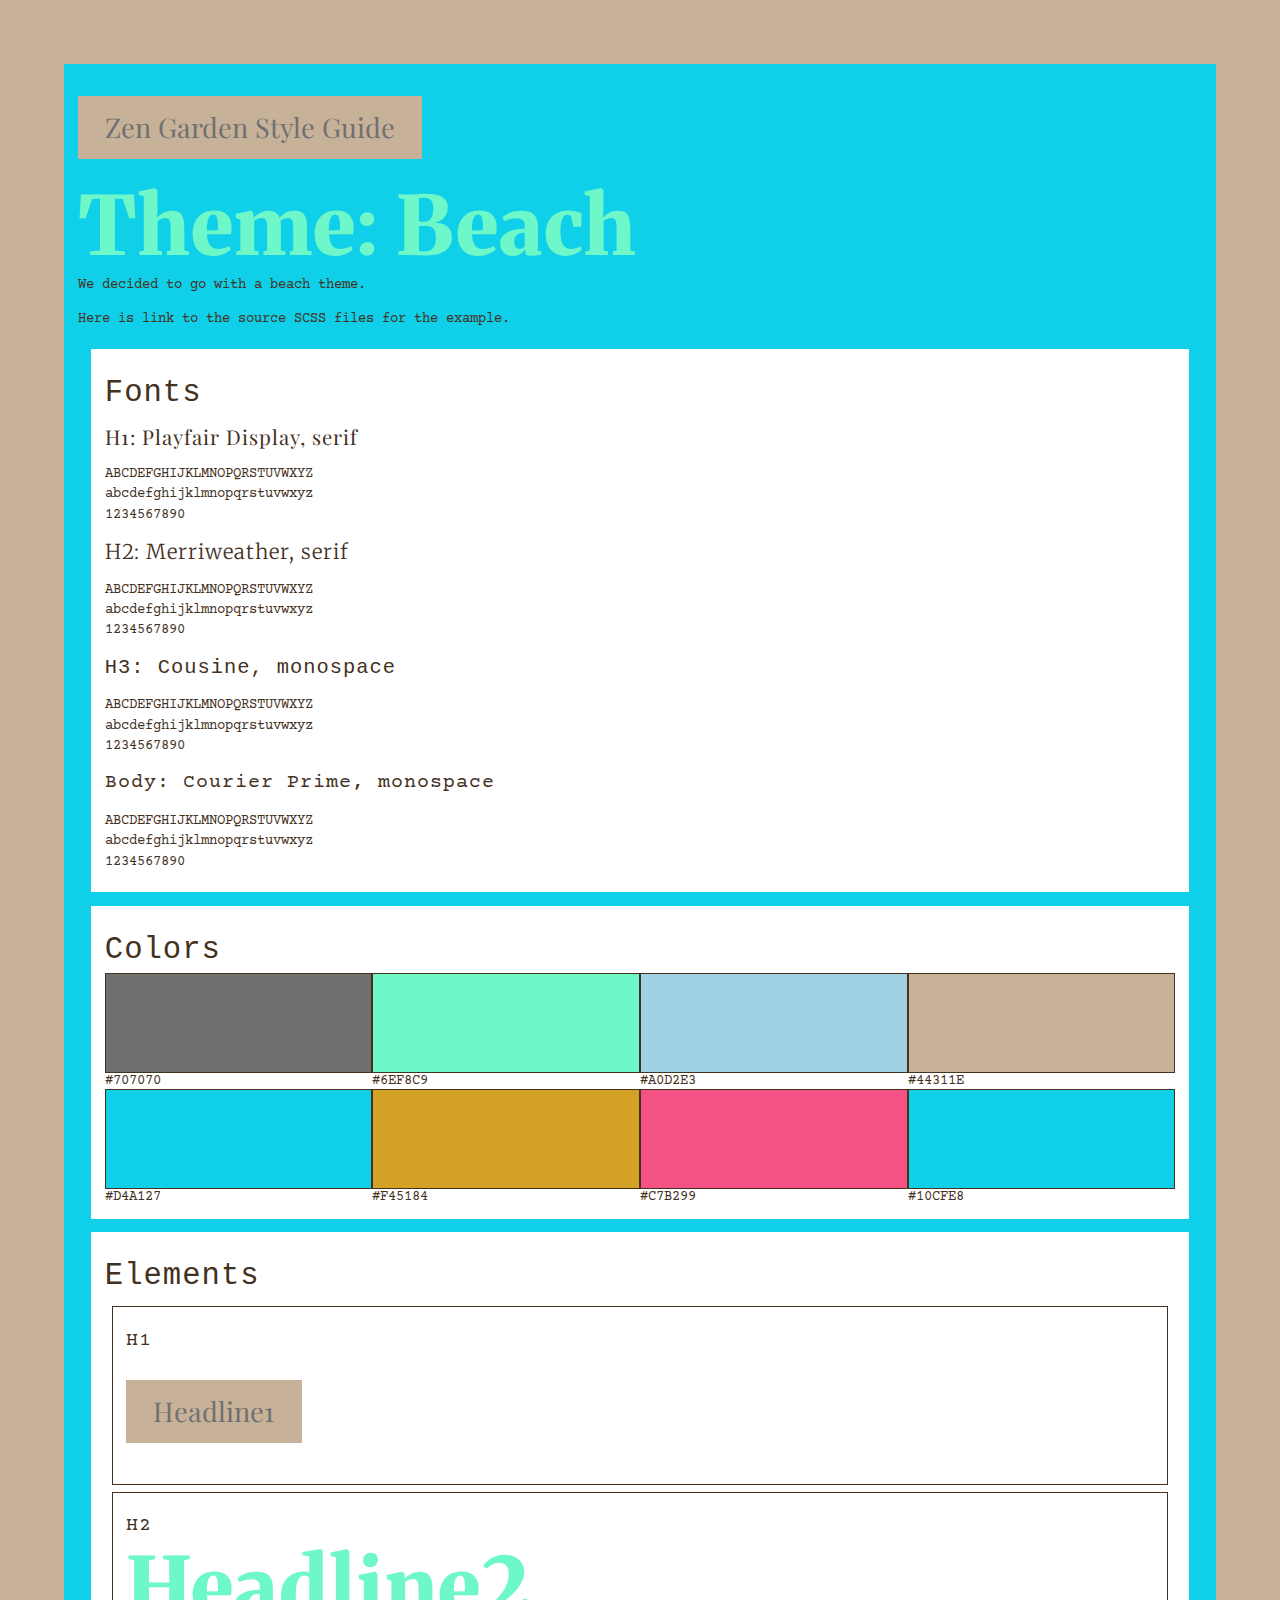
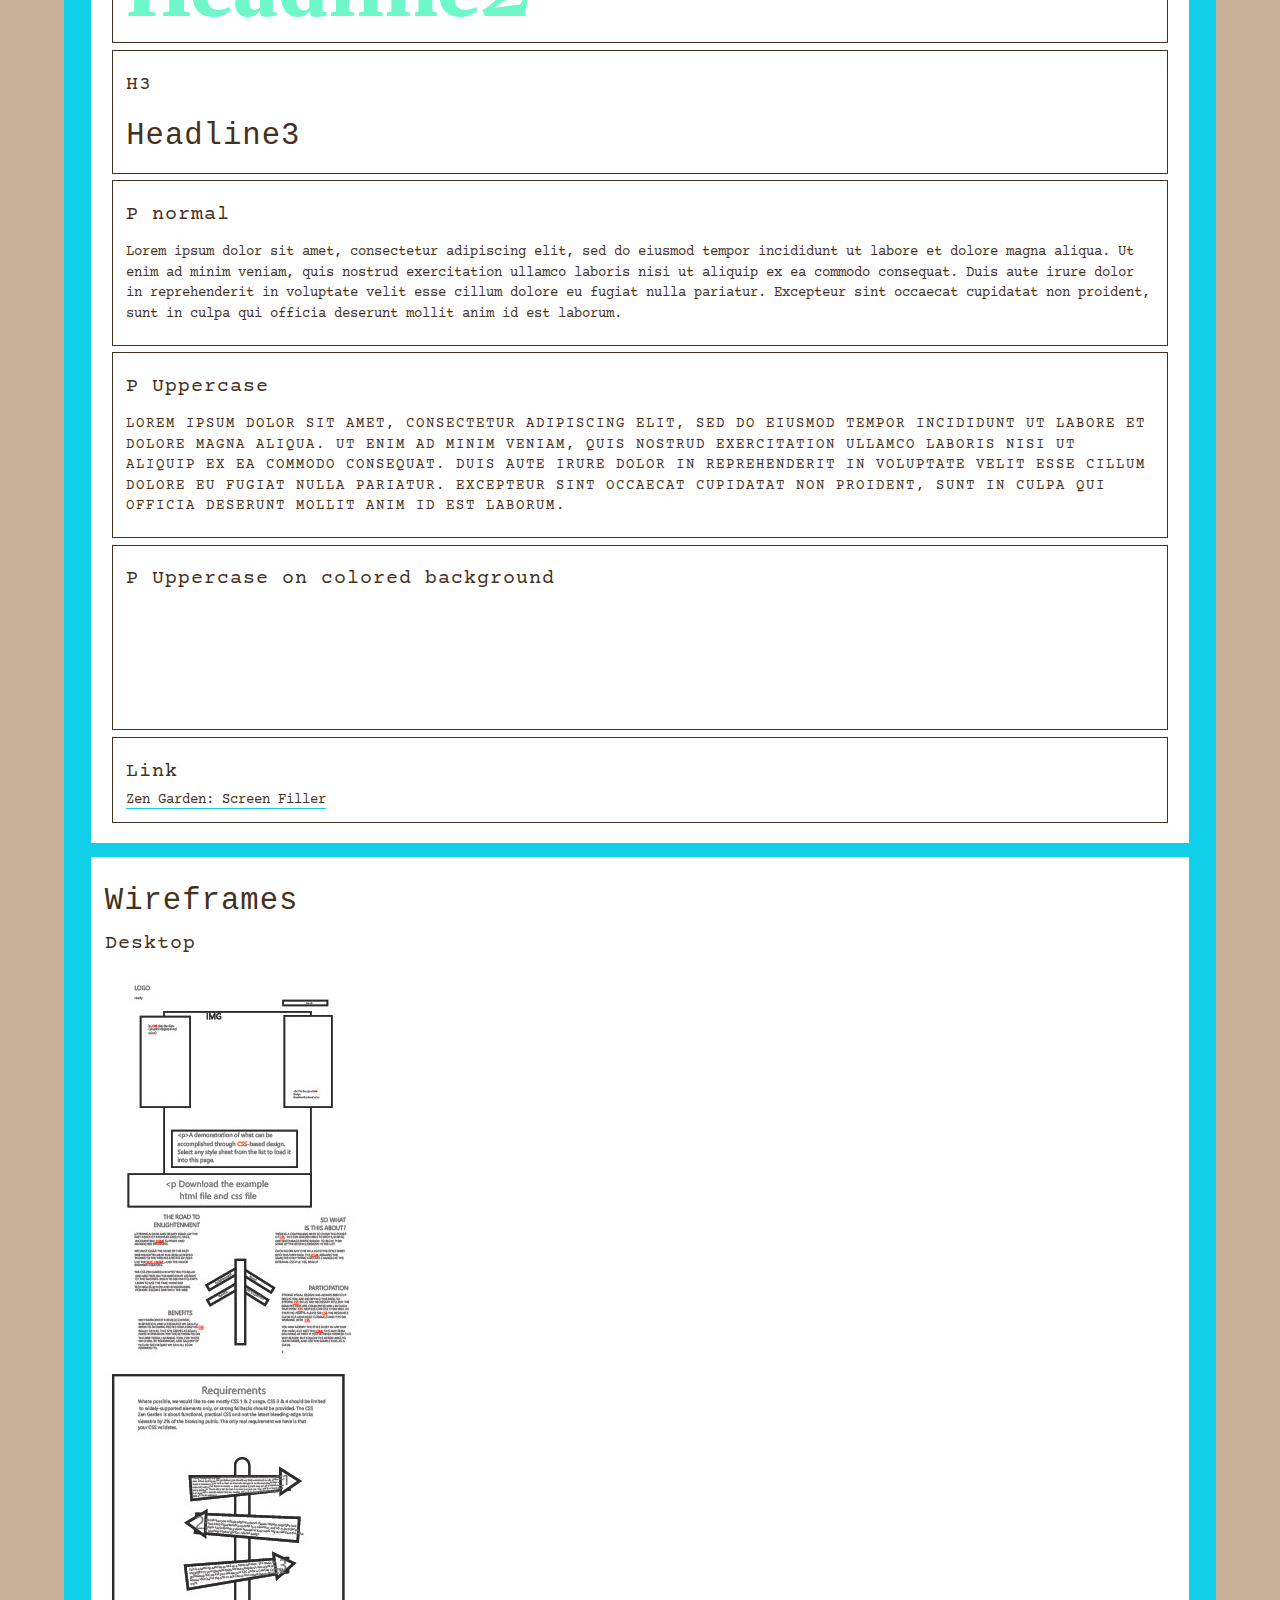
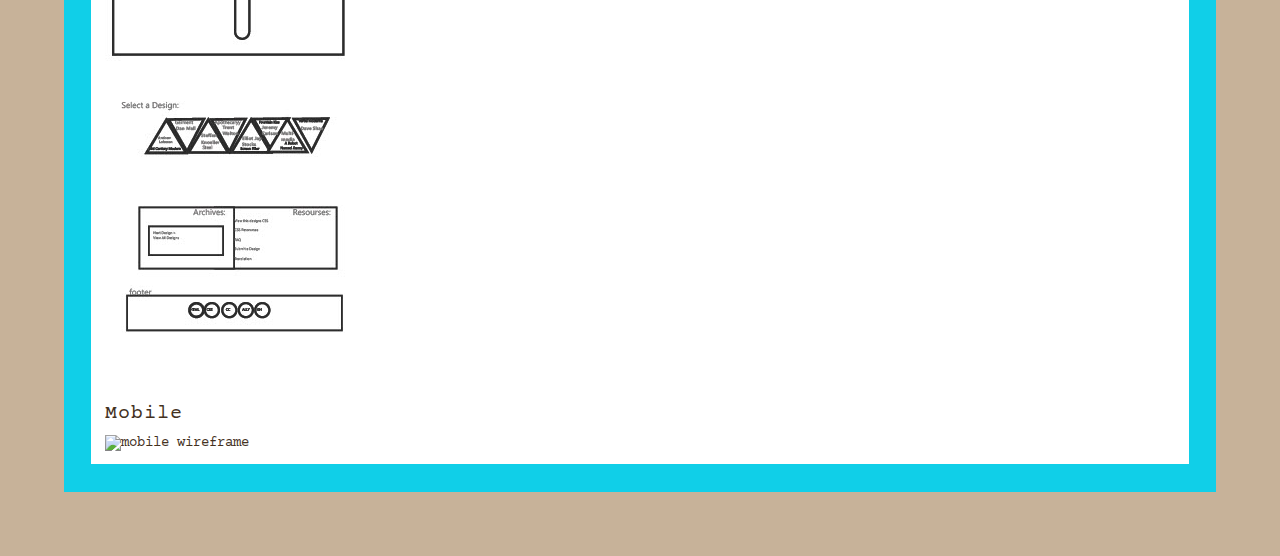
==== styleguide/pattern.html @ 903f55f8 "fix fonts I fixed the fonts" ====
<!DOCTYPE html>
<html lang="en">

<head>
    <meta charset="UTF-8" />
    <meta name="viewport" content="width=device-width, initial-scale=1.0" />
    <title>Zen Garden Style Guide</title>
    <link rel="stylesheet" href="style-pattern.css" />
</head>

<body>
    <header>
        <h1>
            Zen Garden Style Guide
        </h1>
    </header>
    <main>
        <h2>Theme: Beach</h2>
        <p>
            We decided to go with a beach theme.
        </p>
        <p>
            <a href="https://github.com/nelson-austin/zengarden/tree/main/styleguide" target="_blank">Here</a> is link to the source SCSS files for the
            example.
        </p>
        <section>
            <h3>Fonts</h3>
            <div class="font-h1">
            <h4>H1: Playfair Display, serif</h4>
            <p>
                ABCDEFGHIJKLMNOPQRSTUVWXYZ<br />
                abcdefghijklmnopqrstuvwxyz<br />
                1234567890
            </p>
          </div>
          <div class="font-h2">
            <h4>H2: Merriweather, serif</h4>
            <p>
                ABCDEFGHIJKLMNOPQRSTUVWXYZ<br />
                abcdefghijklmnopqrstuvwxyz<br />
                1234567890
            </p>
          </div>
          <div class="font-h3">
            <h4>H3: Cousine, monospace</h4>
            <p>
                ABCDEFGHIJKLMNOPQRSTUVWXYZ<br />
                abcdefghijklmnopqrstuvwxyz<br />
                1234567890
            </p>
          </div>
          <div class="font-body">
            <h4>Body: Courier Prime, monospace</h4>
            <p>
                ABCDEFGHIJKLMNOPQRSTUVWXYZ<br />
                abcdefghijklmnopqrstuvwxyz<br />
                1234567890
            </p>
          </div>
        </section>

        <section class="colors">
            <h3>Colors</h3>
            <figure>
                <div class="swatch color-h1"></div>
                <figcaption>#707070</figcaption>
            </figure>
            <figure>
                <div class="swatch color-h2"></div>
                <figcaption>#6EF8C9</figcaption>
            </figure>
            <figure>
                <div class="swatch color-h3"></div>
                <figcaption>#A0D2E3</figcaption>
            </figure>
            <figure>
                <div class="swatch accent1"></div>
                <figcaption>#44311E</figcaption>
            </figure>
            <figure>
                <div class="swatch accent2"></div>
                <figcaption>#D4A127</figcaption>
            </figure>
            <figure>
                <div class="swatch accent3"></div>
                <figcaption>#F45184</figcaption>
            </figure>
            <figure>
                <div class="swatch accent4"></div>
                <figcaption>#C7B299</figcaption>
            </figure>
            <figure>
                <div class="swatch accent2"></div>
                <figcaption>#10CFE8</figcaption>
            </figure>
        </section>

        <section class="elements">
            <h3>Elements</h3>
            <div class="element">
                <h4>H1</h4>
                <h1>Headline1</h1>
            </div>
            <div class="element primary">
                <h4>H2</h4>
                <h2>Headline2</h2>
            </div>
            <div class="element">
                <h4>H3</h4>
                <h3>Headline3</h3>
            </div>
            <div class="element">
                <h4>P normal</h4>
                <p>
                    Lorem ipsum dolor sit amet, consectetur adipiscing elit, sed do
                    eiusmod tempor incididunt ut labore et dolore magna aliqua. Ut enim
                    ad minim veniam, quis nostrud exercitation ullamco laboris nisi ut
                    aliquip ex ea commodo consequat. Duis aute irure dolor in
                    reprehenderit in voluptate velit esse cillum dolore eu fugiat nulla
                    pariatur. Excepteur sint occaecat cupidatat non proident, sunt in
                    culpa qui officia deserunt mollit anim id est laborum.
                </p>
            </div>
            <div class="element">
                <h4>P Uppercase</h4>
                <p class="uppercase">
                    Lorem ipsum dolor sit amet, consectetur adipiscing elit, sed do
                    eiusmod tempor incididunt ut labore et dolore magna aliqua. Ut enim
                    ad minim veniam, quis nostrud exercitation ullamco laboris nisi ut
                    aliquip ex ea commodo consequat. Duis aute irure dolor in
                    reprehenderit in voluptate velit esse cillum dolore eu fugiat nulla
                    pariatur. Excepteur sint occaecat cupidatat non proident, sunt in
                    culpa qui officia deserunt mollit anim id est laborum.
                </p>
            </div>
            <div class="element">
                <h4>P Uppercase on colored background</h4>
                <p class="uppercase-light primary">
                    Lorem ipsum dolor sit amet, consectetur adipiscing elit, sed do
                    eiusmod tempor incididunt ut labore et dolore magna aliqua. Ut enim
                    ad minim veniam, quis nostrud exercitation ullamco laboris nisi ut
                    aliquip ex ea commodo consequat. Duis aute irure dolor in
                    reprehenderit in voluptate velit esse cillum dolore eu fugiat nulla
                    pariatur. Excepteur sint occaecat cupidatat non proident, sunt in
                    culpa qui officia deserunt mollit anim id est laborum.
                </p>
            </div>
            <div class="element">
                <h4>Link</h4>
                <a href="http://csszengarden.com/217/" rel="noreferrer" target="_blank">Zen Garden: Screen Filler</a>
            </div>
        </section>

        <section>
            <h3>Wireframes</h3>
            <h4>Desktop</h4>
            <img src="desktop_wireframe.jpg" alt="desktop wireframe">
            <h4>Mobile</h4>
                <img src="/image.pdf" alt="mobile wireframe">
        </section>
    </main>
</body>

</html>
---- styleguide/style-pattern.css ----
@import url("https://fonts.googleapis.com/css2?family=Courier+Prime&family=Cousine&family=Merriweather&family=Playfair+Display&display=swap");
h2,
h3 {
  margin: 0;
}

h2, .font-h2 {
  font-family: "Merriweather", serif;
}

h3, .font-h3 {
  font-family: "Cousine", monospace;
}

h1 {
  font-family: "Playfair Display", serif;
  background: #C7B299;
  color: #707070;
  display: inline-block;
  font-weight: normal;
  margin-bottom: 1em;
  padding: 0.5em 1em;
}

.font-h1 {
  font-family: "Playfair Display", serif;
}

h2 {
  color: #6EF8C9;
  font-weight: 900; /* Heavy */
  font-size: 6em;
  letter-spacing: 1px;
  line-height: 1em;
}

h3 {
  font-size: 2.25em;
  font-weight: 200; /* Thin */
  letter-spacing: 1px;
  line-height: 1em;
  padding: 0.5em 0 0.25em 0;
}

h4 {
  font-size: 1.5em;
  font-weight: 200; /* Thin */
  letter-spacing: 1px;
  line-height: 1em;
  margin: 0.5em 0;
}

.font-body {
  font-family: "Courier Prime", monospace;
}

p {
  font-family: "Courier Prime", monospace;
  font-size: 1em;
  line-height: 1.5em;
  padding: 0.5em 0;
  margin: 0;
}

a {
  border-bottom: 1px solid #10CFE8;
  color: #44311E;
  text-decoration: none;
  transition: border-color 0.2s ease-in-out;
}

a:hover {
  border-color: #C7B299;
}

[role=banner] > h1 {
  font-weight: 300;
  letter-spacing: 2px;
  text-transform: uppercase;
  color: #ffffff;
}

.summary {
  font-weight: 300;
  letter-spacing: 2px;
  text-transform: uppercase;
  color: #ffffff;
  padding: 15% 0;
}
.summary p:last-child {
  border-top: 1px solid #C7B299;
  margin-top: 1em;
  padding-top: 1.5em;
}
.summary a {
  color: #ffffff;
}

.preamble {
  background: rgba(255, 255, 255, 0.9);
  color: #44311E;
  margin-left: -30%;
  padding: 5% 5% 5% 30%;
}

.intro {
  padding: 5%;
}

* {
  box-sizing: border-box;
}

html {
  background-color: #C7B299;
  padding: 5%;
}

body {
  font-family: "Courier Prime", monospace;
  font-size: 85%;
  color: #44311E;
  background-color: #10CFE8;
  margin: 0;
  padding: 1em;
}

section {
  background-color: white;
  padding: 1em;
  margin: 1em;
}

.colors {
  display: flex;
  flex-flow: row wrap;
}
.colors > h3 {
  width: 100%;
  flex: 1 0 100%;
}
.colors > figure {
  margin: 0;
  flex: 1 1 25%;
}

.swatch {
  width: 100%;
  height: 100px;
  border: 1px solid;
}

.color-h1 {
  background-color: #707070;
}

.color-h2 {
  background-color: #6EF8C9;
}

.color-h3 {
  background-color: #A0D2E3;
}

.accent1 {
  background-color: #C7B299;
}

.accent2 {
  background-color: #10CFE8;
}

.accent3 {
  background-color: #D4A127;
}

.accent4 {
  background-color: #F45184;
}

.text-dark {
  background-color: #44311E;
}

.element {
  border: 1px solid;
  margin: 0.5em;
  padding: 1em;
}

.uppercase {
  font-weight: 300;
  letter-spacing: 2px;
  text-transform: uppercase;
  color: #44311E;
}

.uppercase-light {
  font-weight: 300;
  letter-spacing: 2px;
  text-transform: uppercase;
  color: #ffffff;
}

/*# sourceMappingURL=style-pattern.css.map */
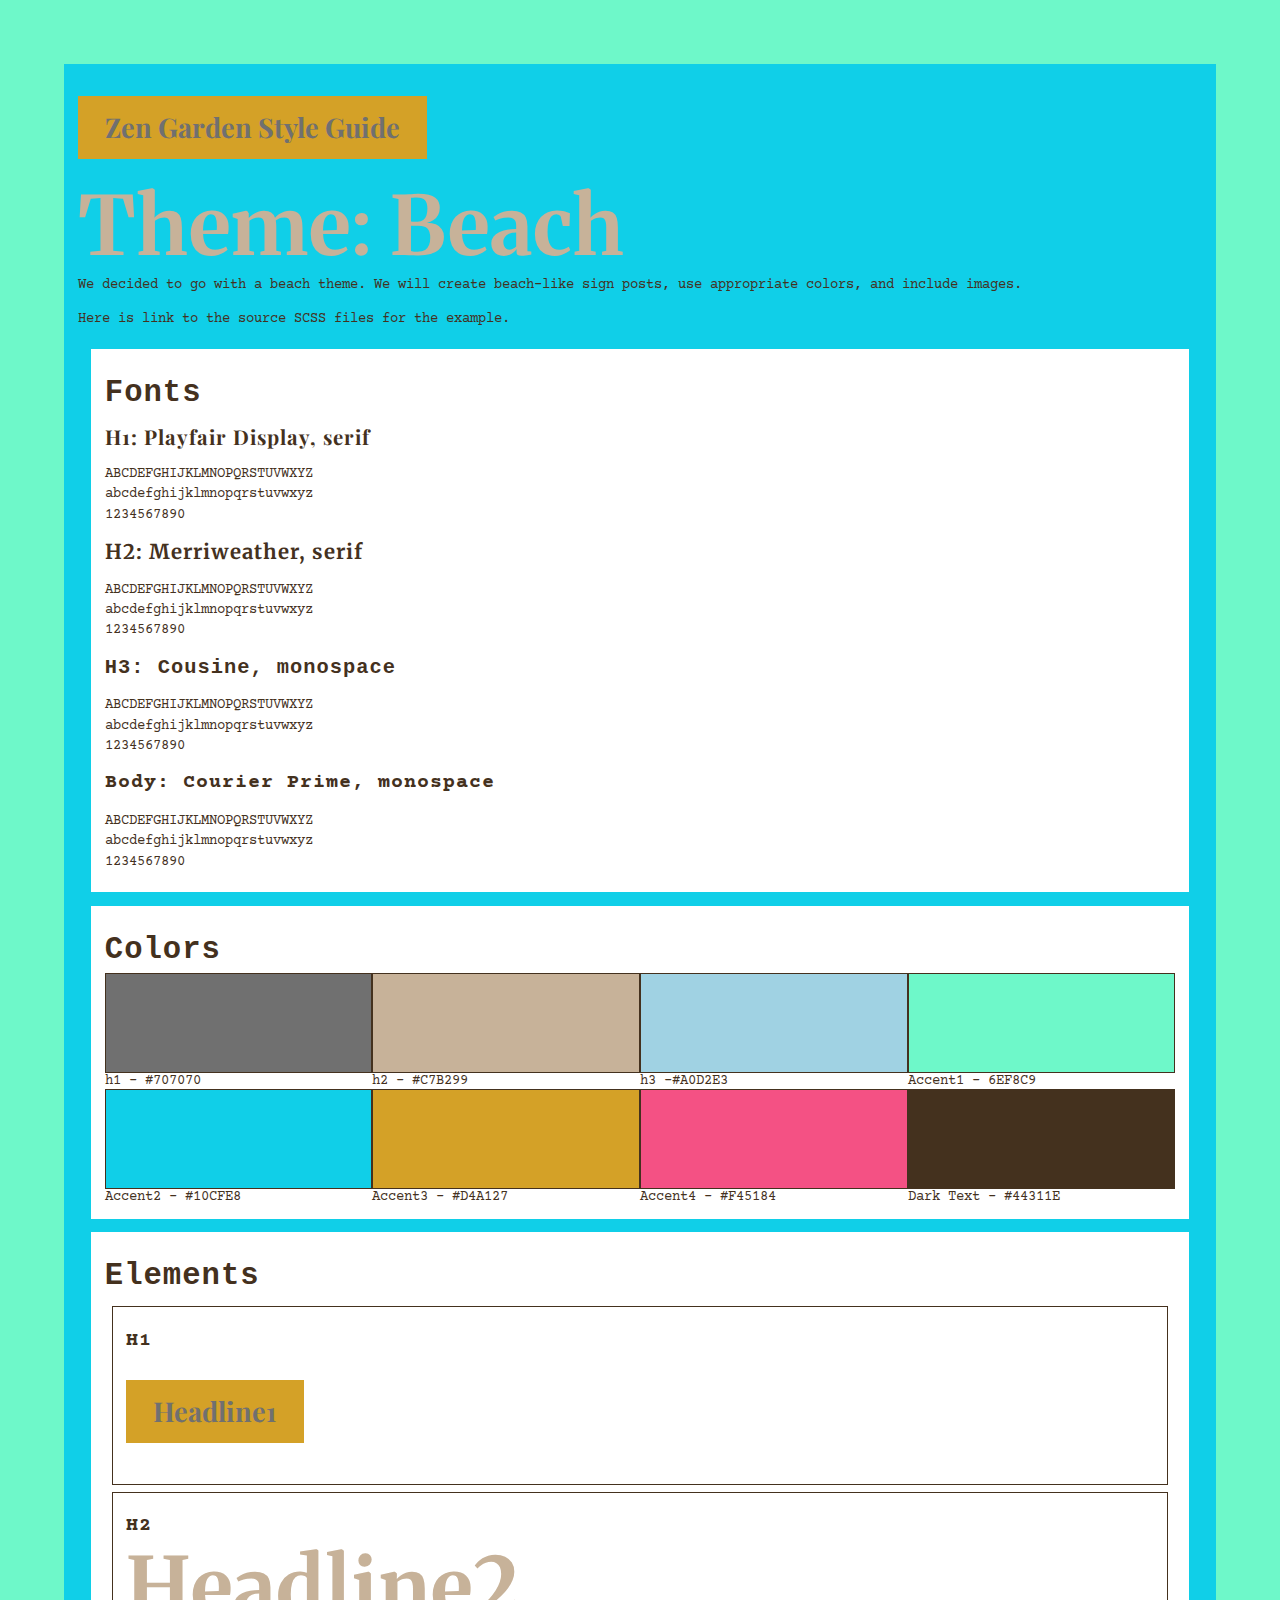
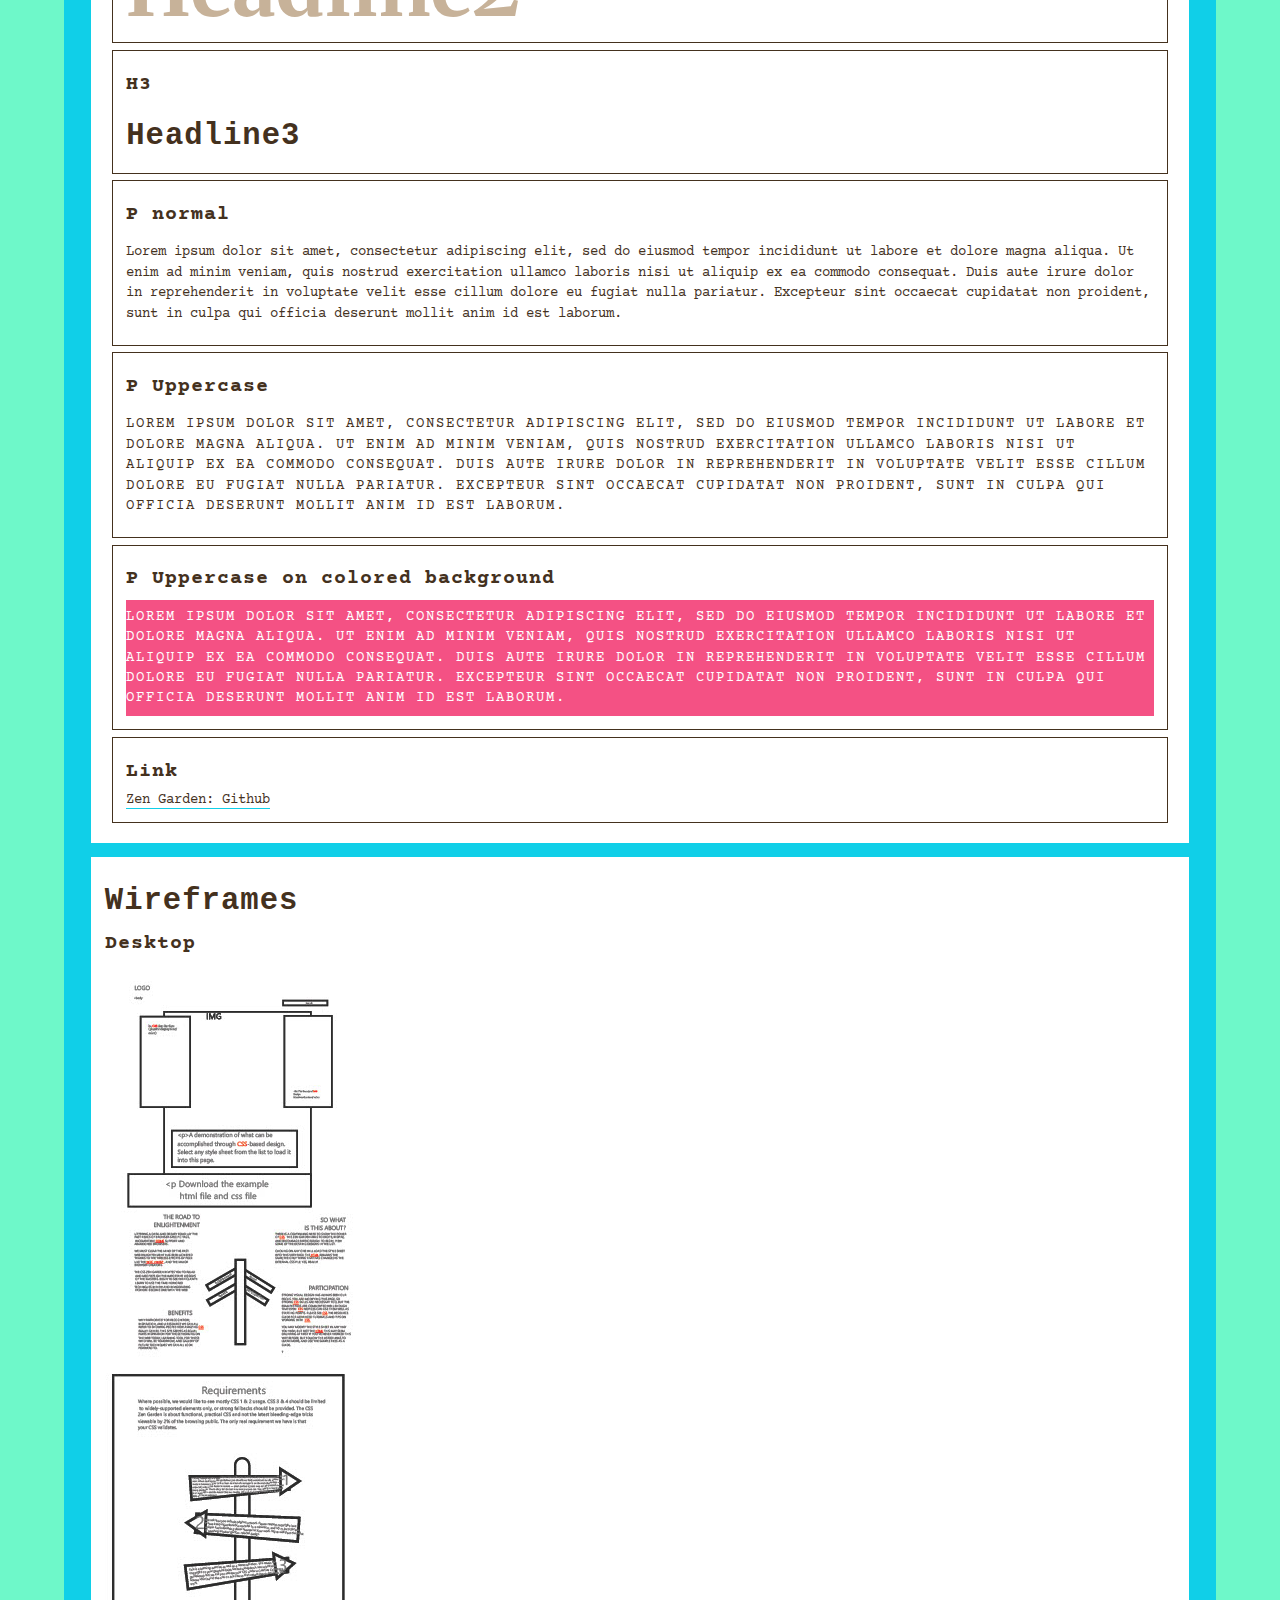
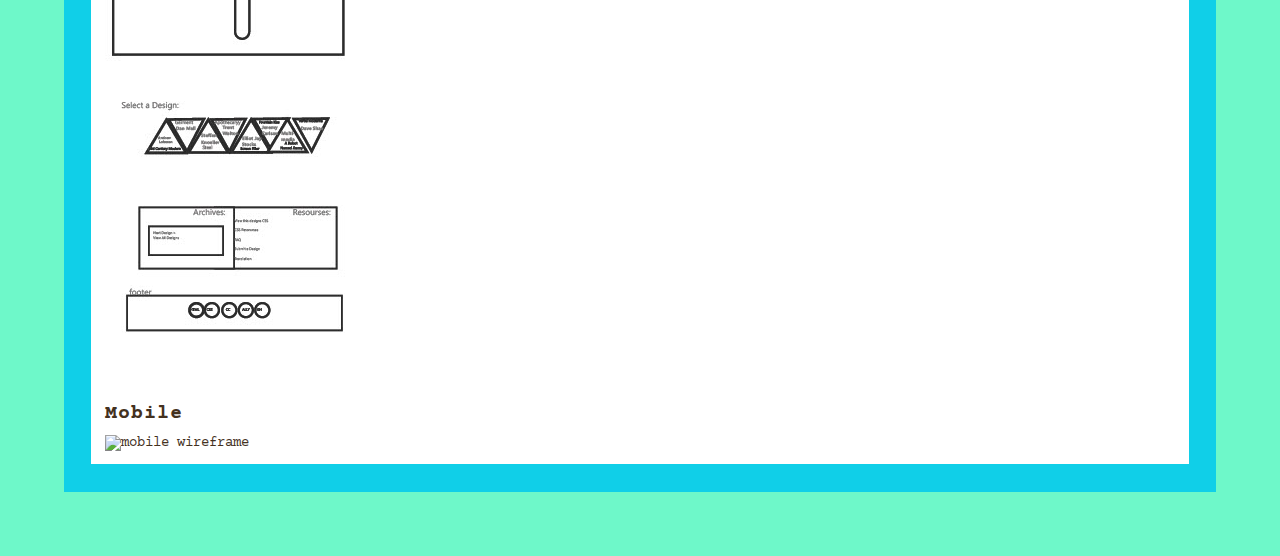
==== commit 0ace4432: "got rid of extra code, switched color locations" ====
--- a/styleguide/pattern.html
+++ b/styleguide/pattern.html
@@ -17,7 +17,7 @@
     <main>
         <h2>Theme: Beach</h2>
         <p>
-            We decided to go with a beach theme.
+            We decided to go with a beach theme. We will create beach-like sign posts, use appropriate colors, and include images.
         </p>
         <p>
             <a href="https://github.com/nelson-austin/zengarden/tree/main/styleguide" target="_blank">Here</a> is link to the source SCSS files for the
@@ -63,35 +63,35 @@
             <h3>Colors</h3>
             <figure>
                 <div class="swatch color-h1"></div>
-                <figcaption>#707070</figcaption>
+                <figcaption>h1 - #707070</figcaption>
             </figure>
             <figure>
                 <div class="swatch color-h2"></div>
-                <figcaption>#6EF8C9</figcaption>
+                <figcaption>h2 - #C7B299</figcaption>
             </figure>
             <figure>
                 <div class="swatch color-h3"></div>
-                <figcaption>#A0D2E3</figcaption>
+                <figcaption>h3 -#A0D2E3</figcaption>
             </figure>
             <figure>
                 <div class="swatch accent1"></div>
-                <figcaption>#44311E</figcaption>
+                <figcaption>Accent1 - 6EF8C9</figcaption>
             </figure>
             <figure>
                 <div class="swatch accent2"></div>
-                <figcaption>#D4A127</figcaption>
+                <figcaption>Accent2 - #10CFE8</figcaption>
             </figure>
             <figure>
                 <div class="swatch accent3"></div>
-                <figcaption>#F45184</figcaption>
+                <figcaption>Accent3 - #D4A127</figcaption>
             </figure>
             <figure>
                 <div class="swatch accent4"></div>
-                <figcaption>#C7B299</figcaption>
+                <figcaption>Accent4 - #F45184</figcaption>
             </figure>
             <figure>
-                <div class="swatch accent2"></div>
-                <figcaption>#10CFE8</figcaption>
+                <div class="swatch textdark"></div>
+                <figcaption>Dark Text - #44311E</figcaption>
             </figure>
         </section>
 
@@ -147,7 +147,7 @@
             </div>
             <div class="element">
                 <h4>Link</h4>
-                <a href="http://csszengarden.com/217/" rel="noreferrer" target="_blank">Zen Garden: Screen Filler</a>
+                <a href="https://github.com/nelson-austin/zengarden" rel="noreferrer" target="_blank">Zen Garden: Github</a>
             </div>
         </section>
 
--- a/styleguide/style-pattern.css
+++ b/styleguide/style-pattern.css
@@ -14,10 +14,9 @@
 
 h1 {
   font-family: "Playfair Display", serif;
-  background: #C7B299;
+  background: #D4A127;
   color: #707070;
   display: inline-block;
-  font-weight: normal;
   margin-bottom: 1em;
   padding: 0.5em 1em;
 }
@@ -27,8 +26,7 @@
 }
 
 h2 {
-  color: #6EF8C9;
-  font-weight: 900; /* Heavy */
+  color: #C7B299;
   font-size: 6em;
   letter-spacing: 1px;
   line-height: 1em;
@@ -36,18 +34,9 @@
 
 h3 {
   font-size: 2.25em;
-  font-weight: 200; /* Thin */
   letter-spacing: 1px;
   line-height: 1em;
   padding: 0.5em 0 0.25em 0;
-}
-
-h4 {
-  font-size: 1.5em;
-  font-weight: 200; /* Thin */
-  letter-spacing: 1px;
-  line-height: 1em;
-  margin: 0.5em 0;
 }
 
 .font-body {
@@ -70,37 +59,7 @@
 }
 
 a:hover {
-  border-color: #C7B299;
-}
-
-[role=banner] > h1 {
-  font-weight: 300;
-  letter-spacing: 2px;
-  text-transform: uppercase;
-  color: #ffffff;
-}
-
-.summary {
-  font-weight: 300;
-  letter-spacing: 2px;
-  text-transform: uppercase;
-  color: #ffffff;
-  padding: 15% 0;
-}
-.summary p:last-child {
-  border-top: 1px solid #C7B299;
-  margin-top: 1em;
-  padding-top: 1.5em;
-}
-.summary a {
-  color: #ffffff;
-}
-
-.preamble {
-  background: rgba(255, 255, 255, 0.9);
-  color: #44311E;
-  margin-left: -30%;
-  padding: 5% 5% 5% 30%;
+  border-color: #6EF8C9;
 }
 
 .intro {
@@ -112,7 +71,7 @@
 }
 
 html {
-  background-color: #C7B299;
+  background-color: #6EF8C9;
   padding: 5%;
 }
 
@@ -144,6 +103,13 @@
   flex: 1 1 25%;
 }
 
+h4 {
+  font-size: 1.5em;
+  letter-spacing: 1px;
+  line-height: 1em;
+  margin: 0.5em 0;
+}
+
 .swatch {
   width: 100%;
   height: 100px;
@@ -155,7 +121,7 @@
 }
 
 .color-h2 {
-  background-color: #6EF8C9;
+  background-color: #C7B299;
 }
 
 .color-h3 {
@@ -163,7 +129,7 @@
 }
 
 .accent1 {
-  background-color: #C7B299;
+  background-color: #6EF8C9;
 }
 
 .accent2 {
@@ -178,7 +144,7 @@
   background-color: #F45184;
 }
 
-.text-dark {
+.textdark {
   background-color: #44311E;
 }
 
@@ -189,17 +155,16 @@
 }
 
 .uppercase {
-  font-weight: 300;
   letter-spacing: 2px;
   text-transform: uppercase;
   color: #44311E;
 }
 
 .uppercase-light {
-  font-weight: 300;
   letter-spacing: 2px;
   text-transform: uppercase;
-  color: #ffffff;
+  color: #FFFFFF;
+  background-color: #F45184;
 }
 
 /*# sourceMappingURL=style-pattern.css.map */
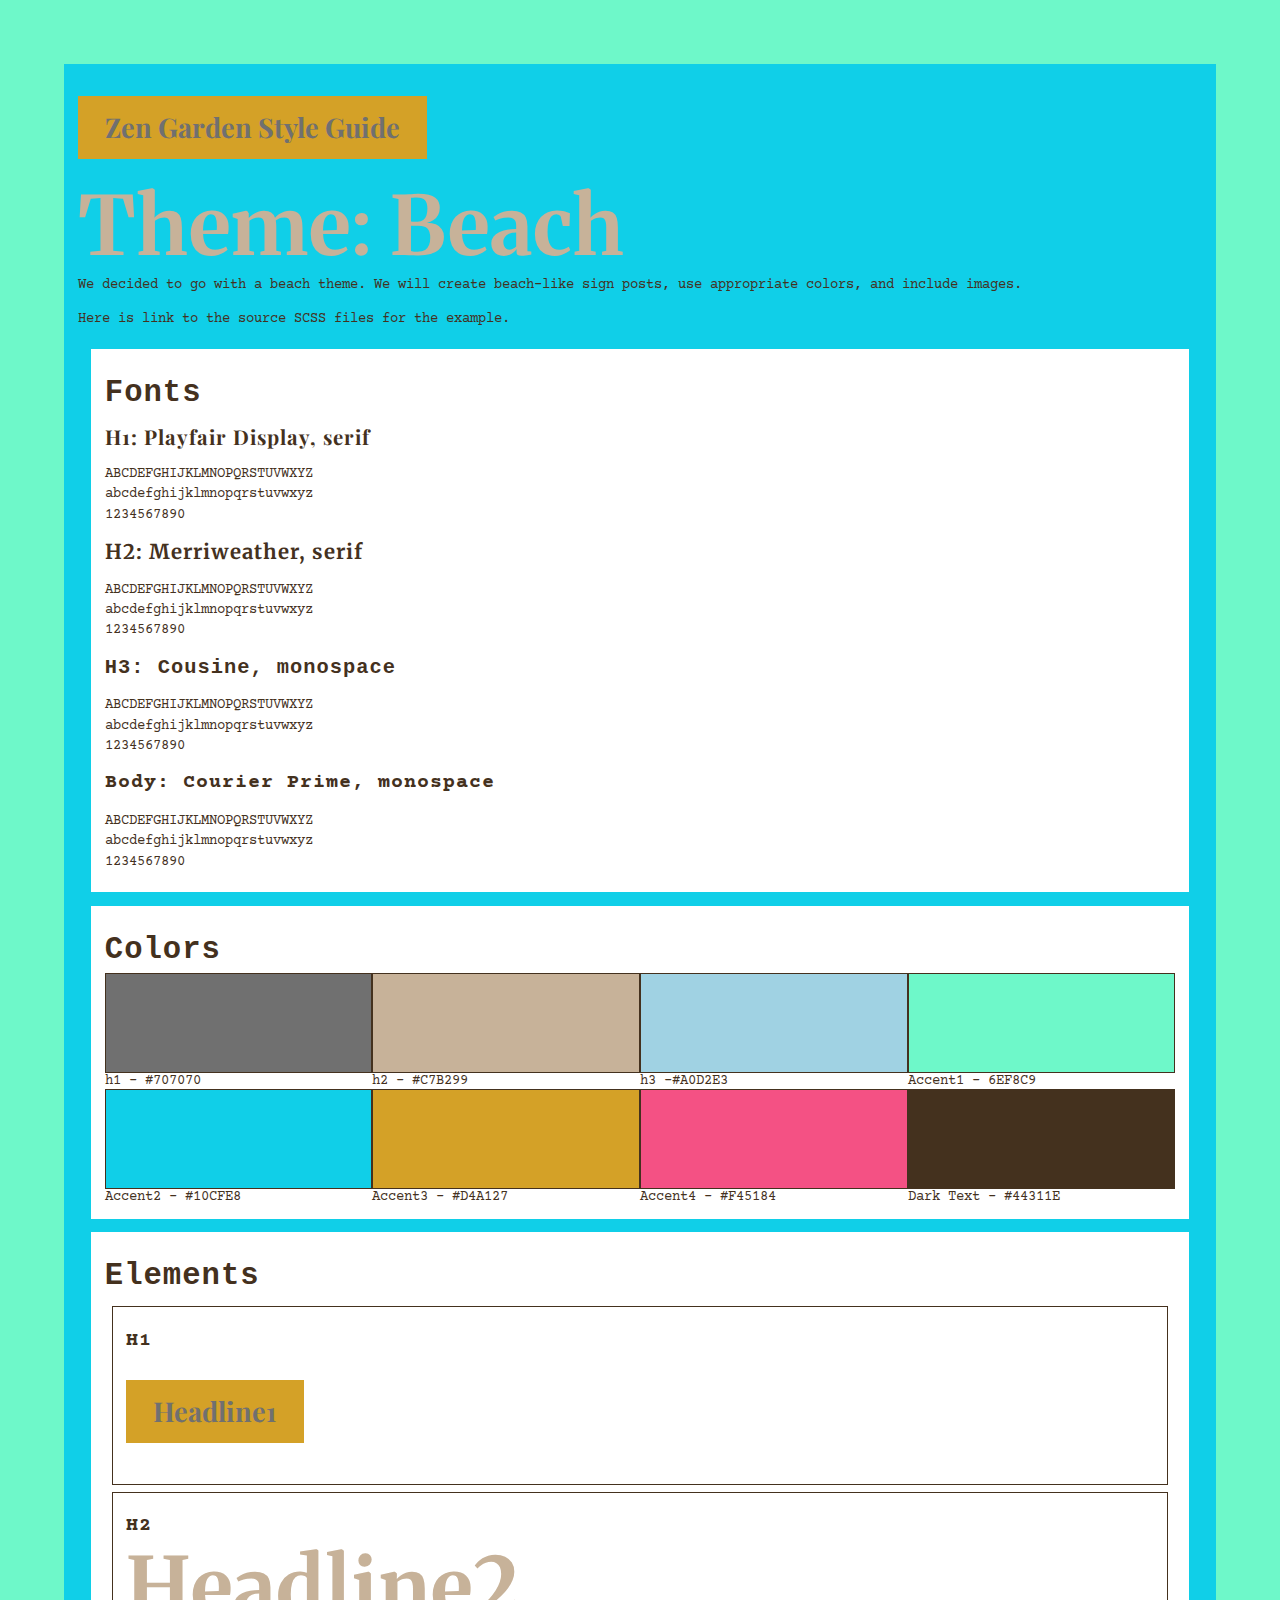
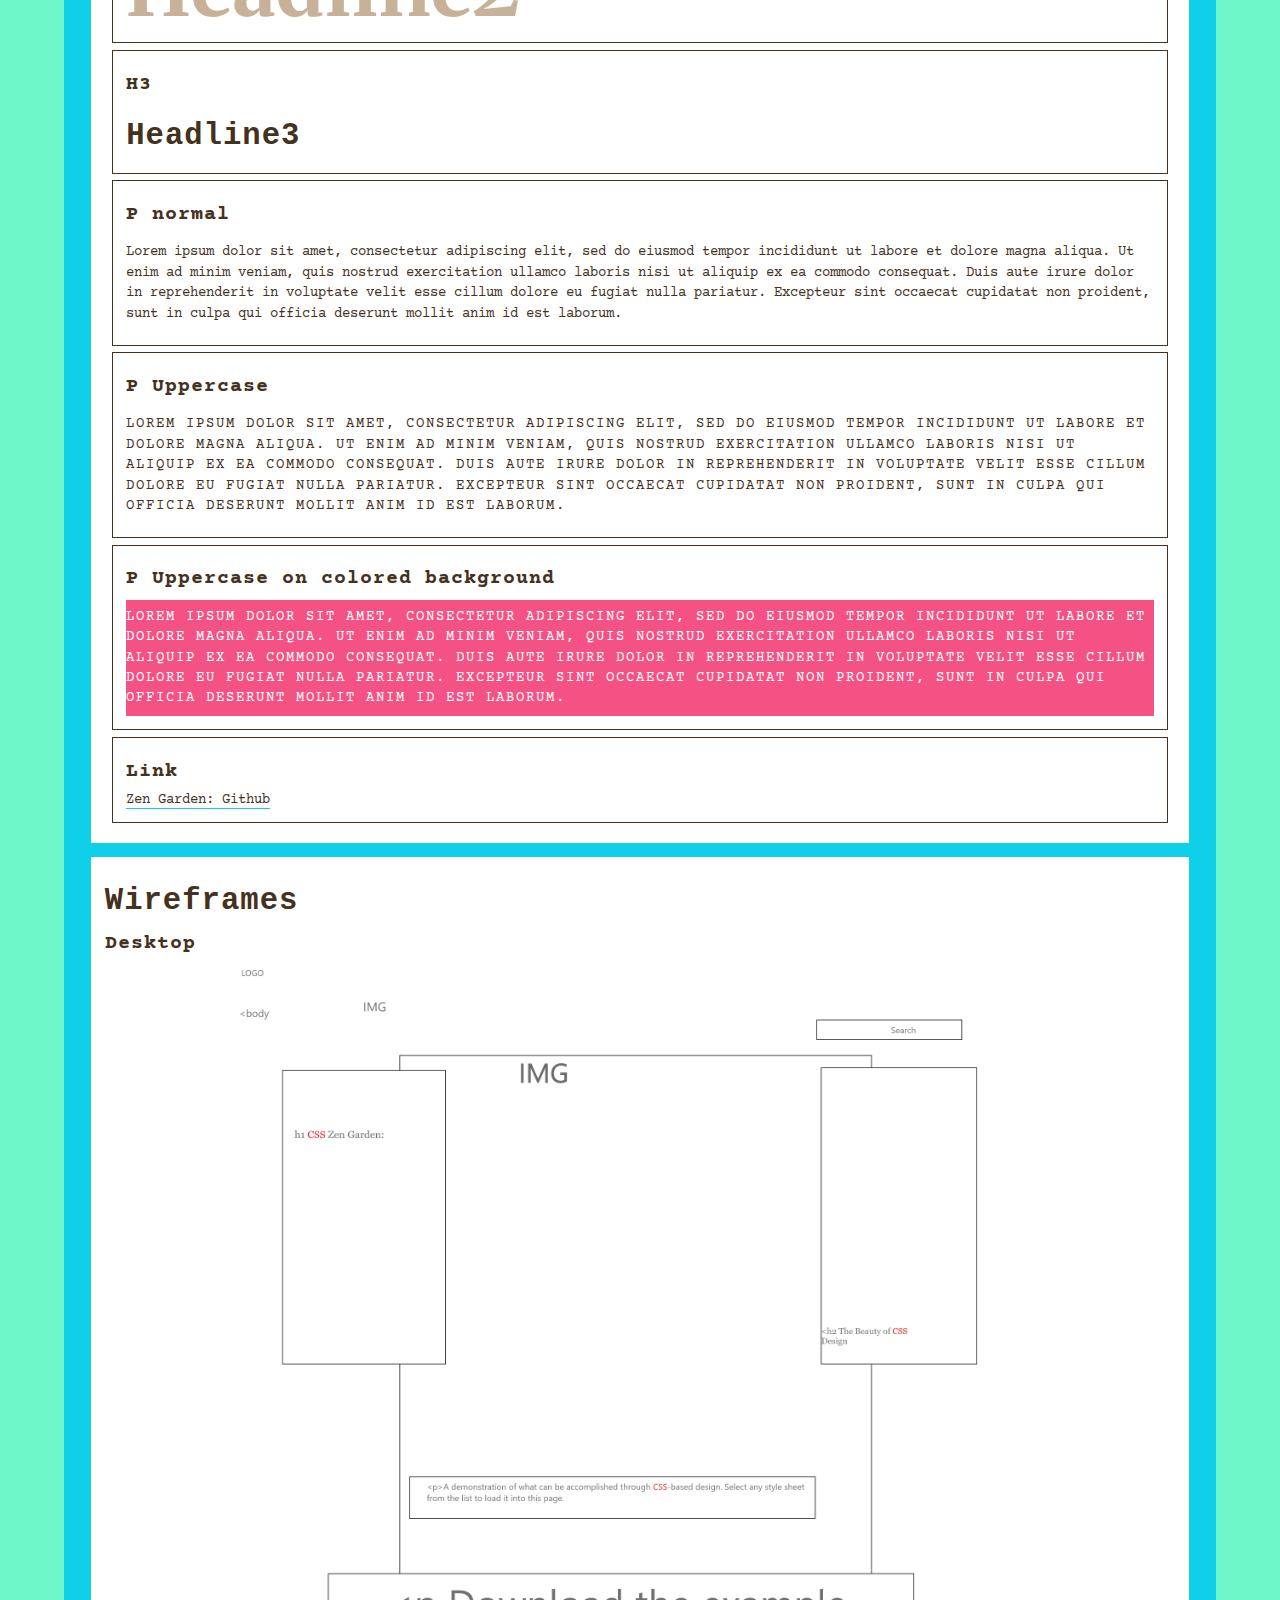
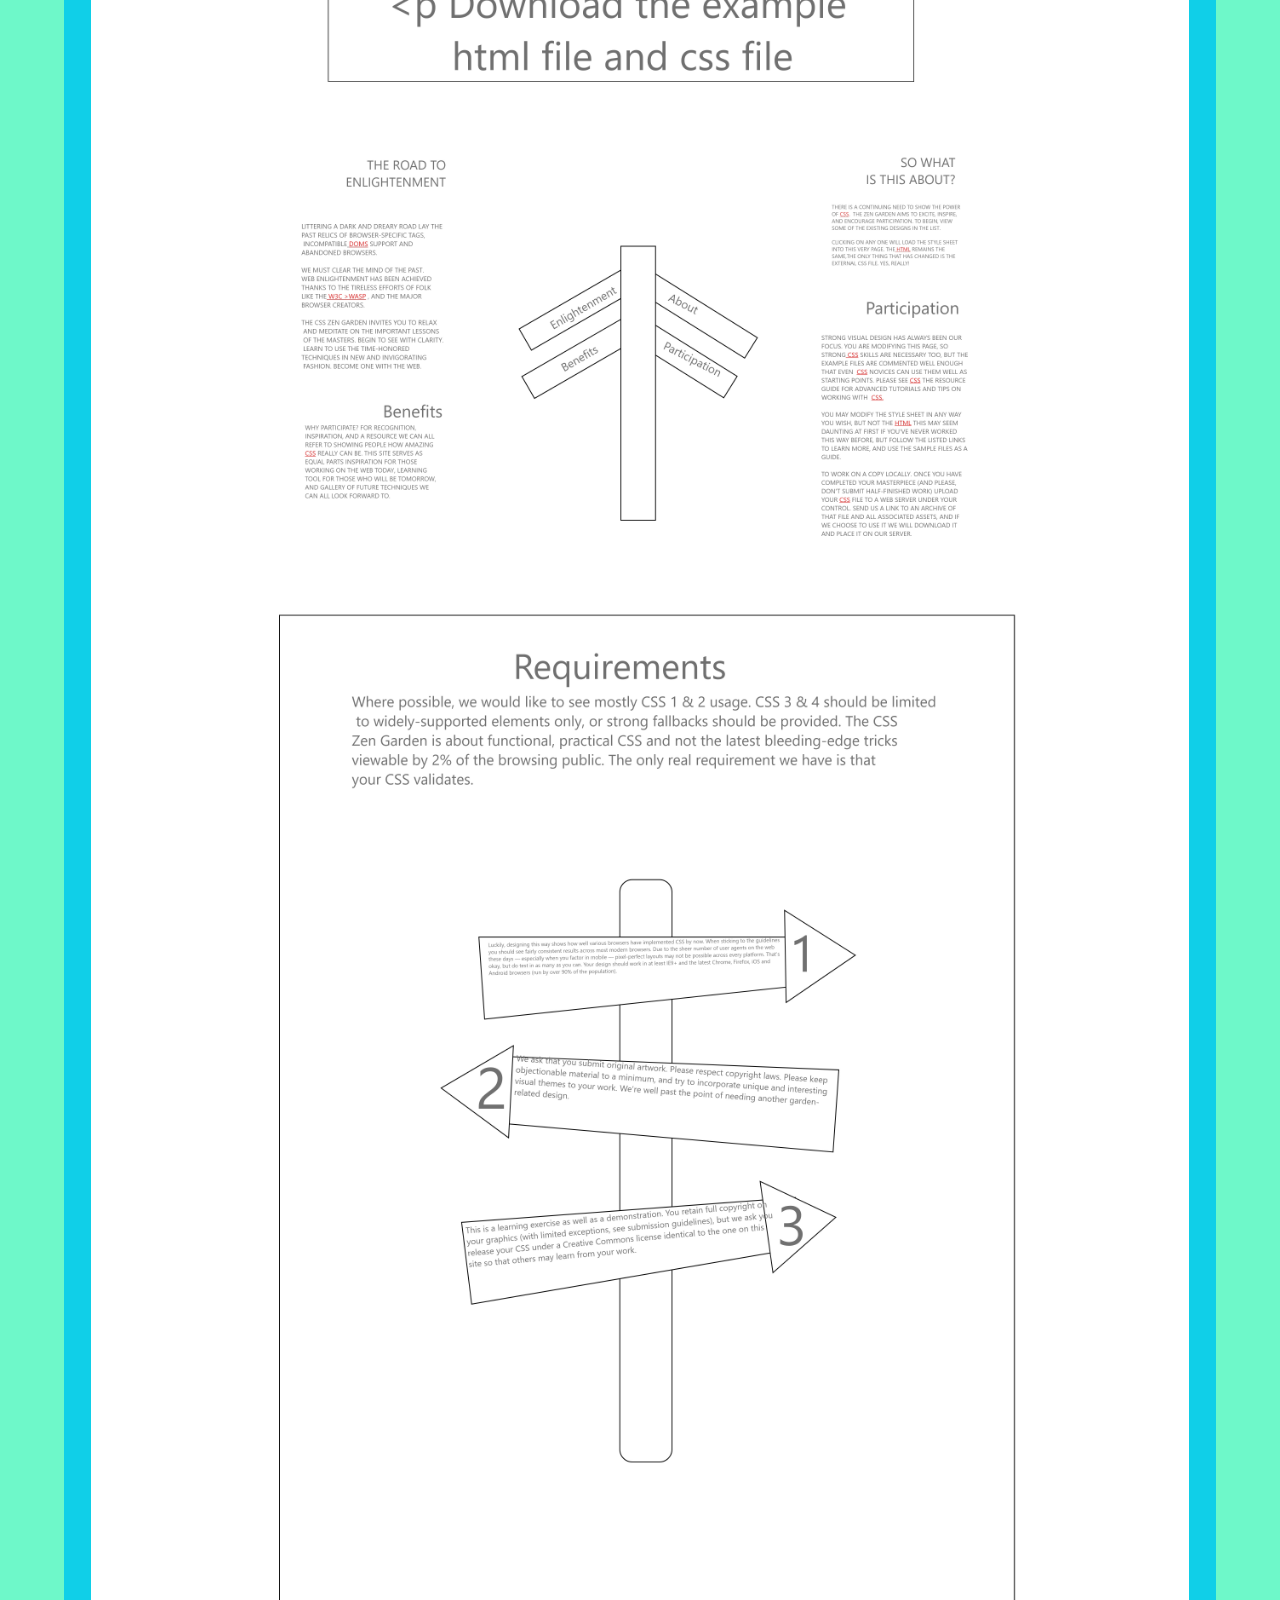
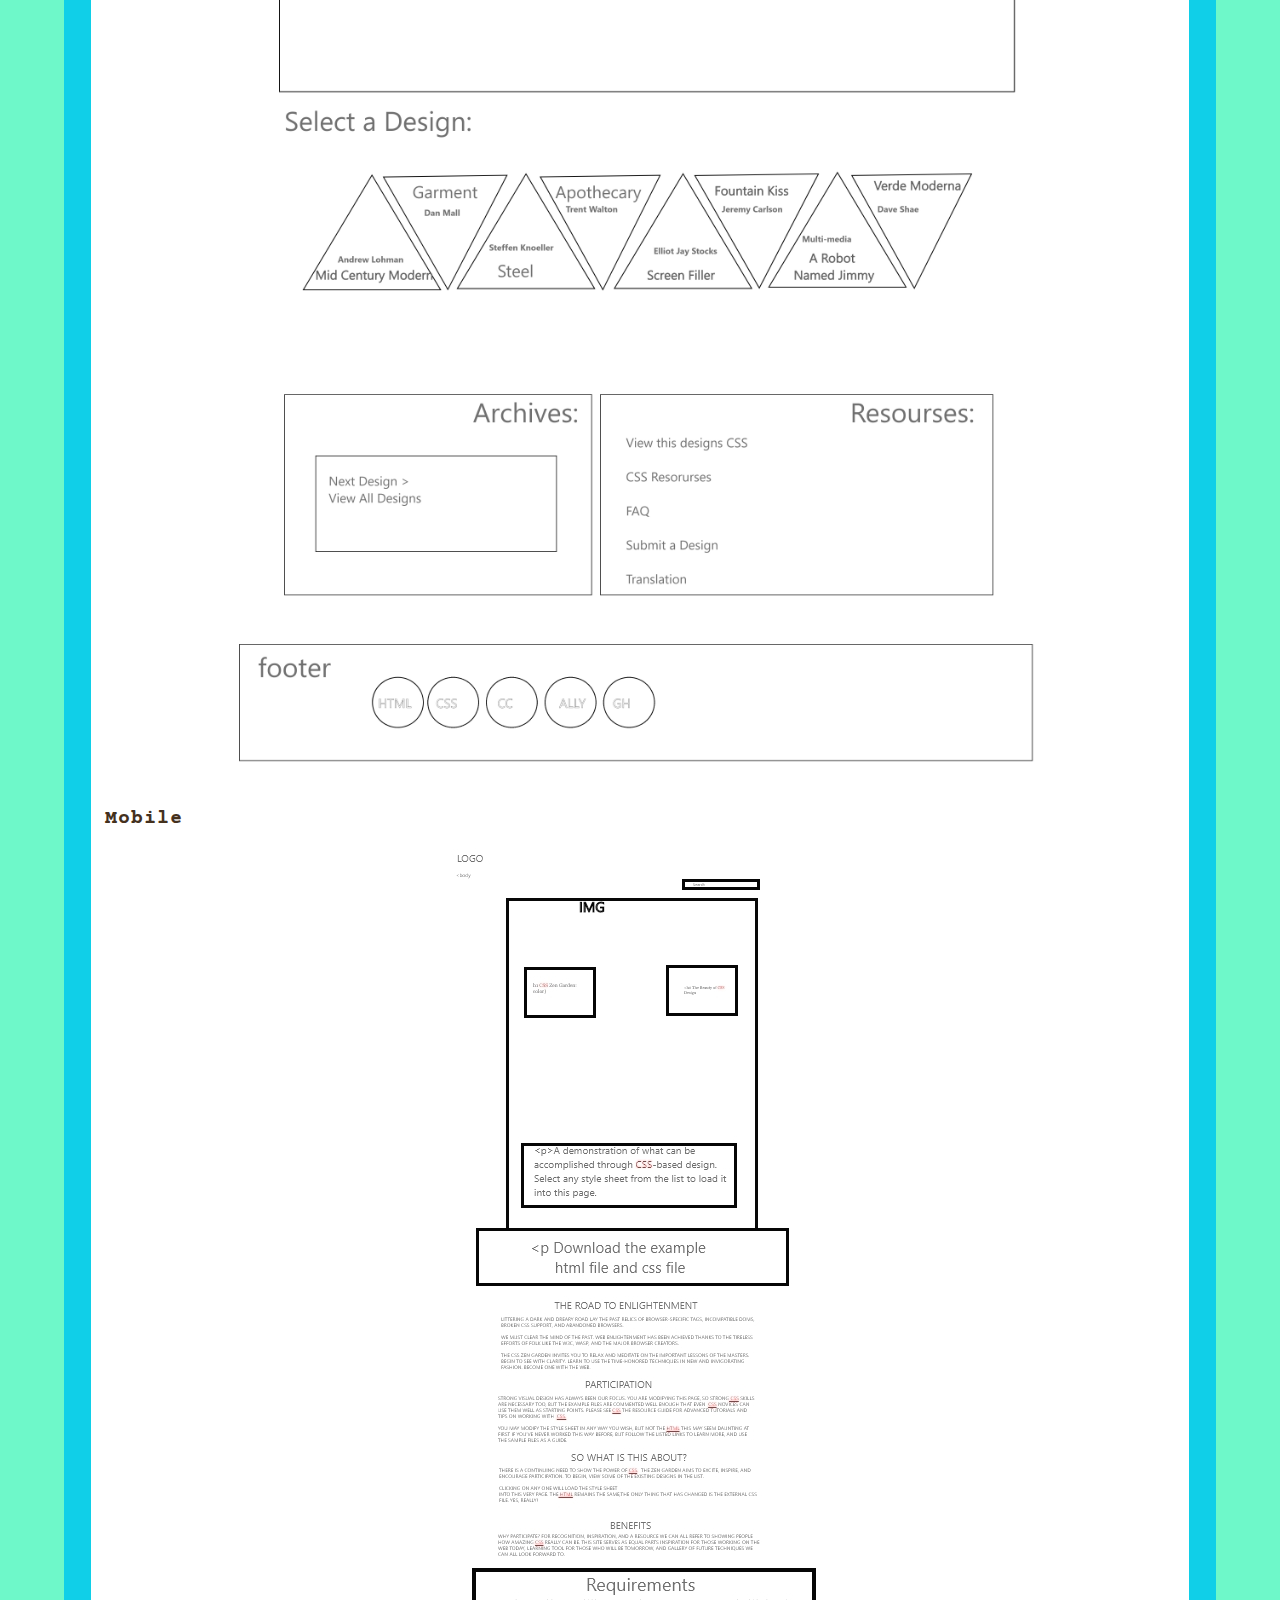
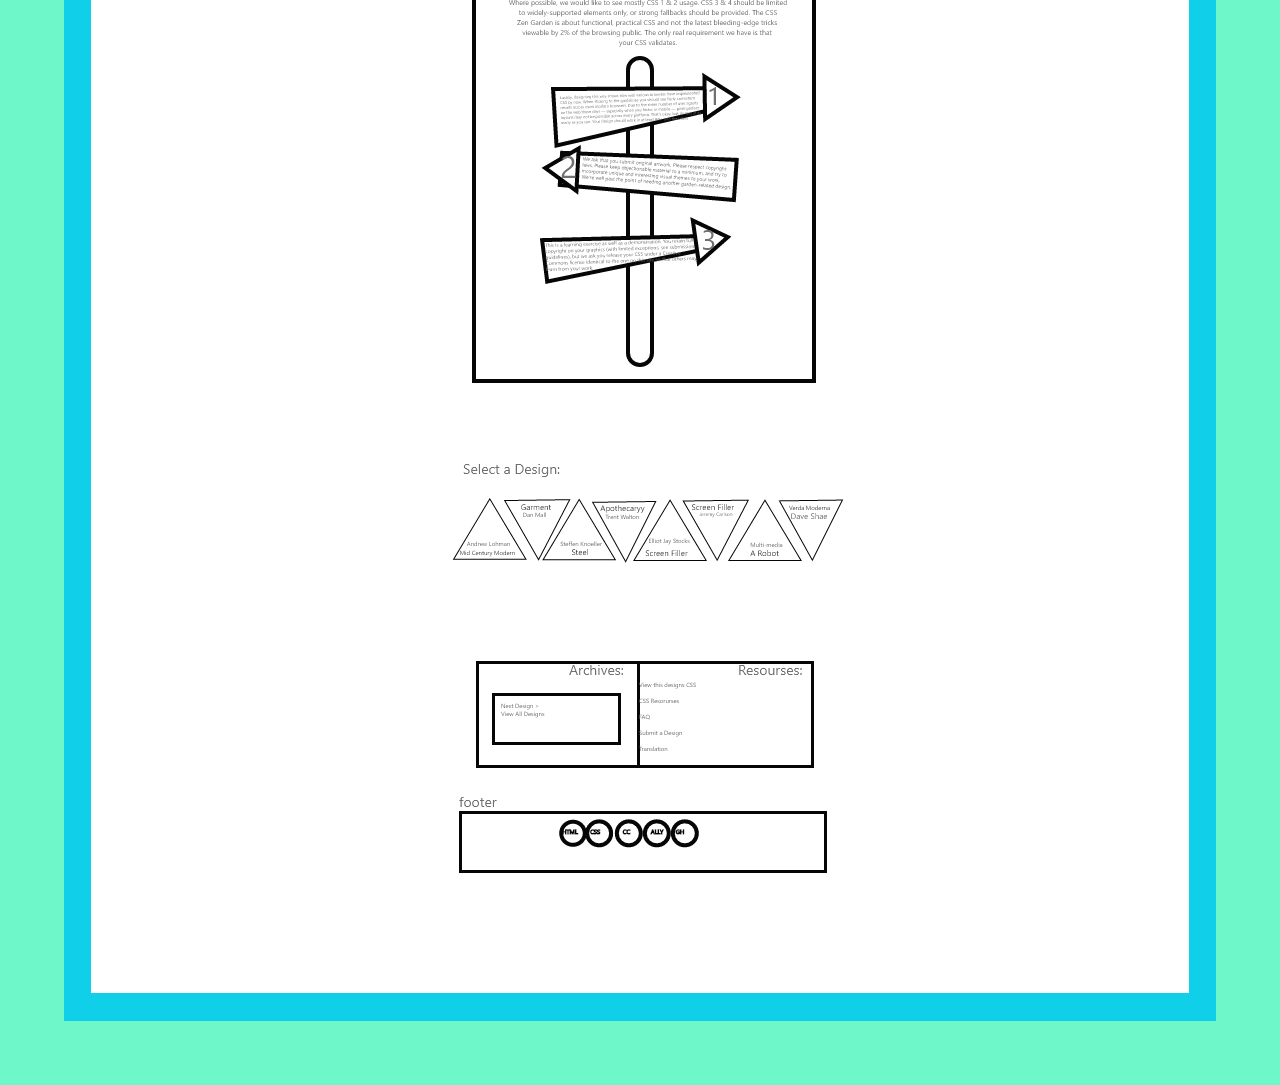
==== commit 58873048: "added wireframe images" ====
--- a/styleguide/pattern.html
+++ b/styleguide/pattern.html
@@ -156,7 +156,7 @@
             <h4>Desktop</h4>
             <img src="desktop_wireframe.jpg" alt="desktop wireframe">
             <h4>Mobile</h4>
-                <img src="/image.pdf" alt="mobile wireframe">
+                <img src="mobile_wireframe.jpg" alt="mobile wireframe">
         </section>
     </main>
 </body>
--- a/styleguide/style-pattern.css
+++ b/styleguide/style-pattern.css
@@ -4,11 +4,13 @@
   margin: 0;
 }
 
-h2, .font-h2 {
+h2,
+.font-h2 {
   font-family: "Merriweather", serif;
 }
 
-h3, .font-h3 {
+h3,
+.font-h3 {
   font-family: "Cousine", monospace;
 }
 
@@ -60,6 +62,13 @@
 
 a:hover {
   border-color: #6EF8C9;
+}
+
+img {
+  max-width: 75%;
+  display: block;
+  margin-left: auto;
+  margin-right: auto;
 }
 
 .intro {
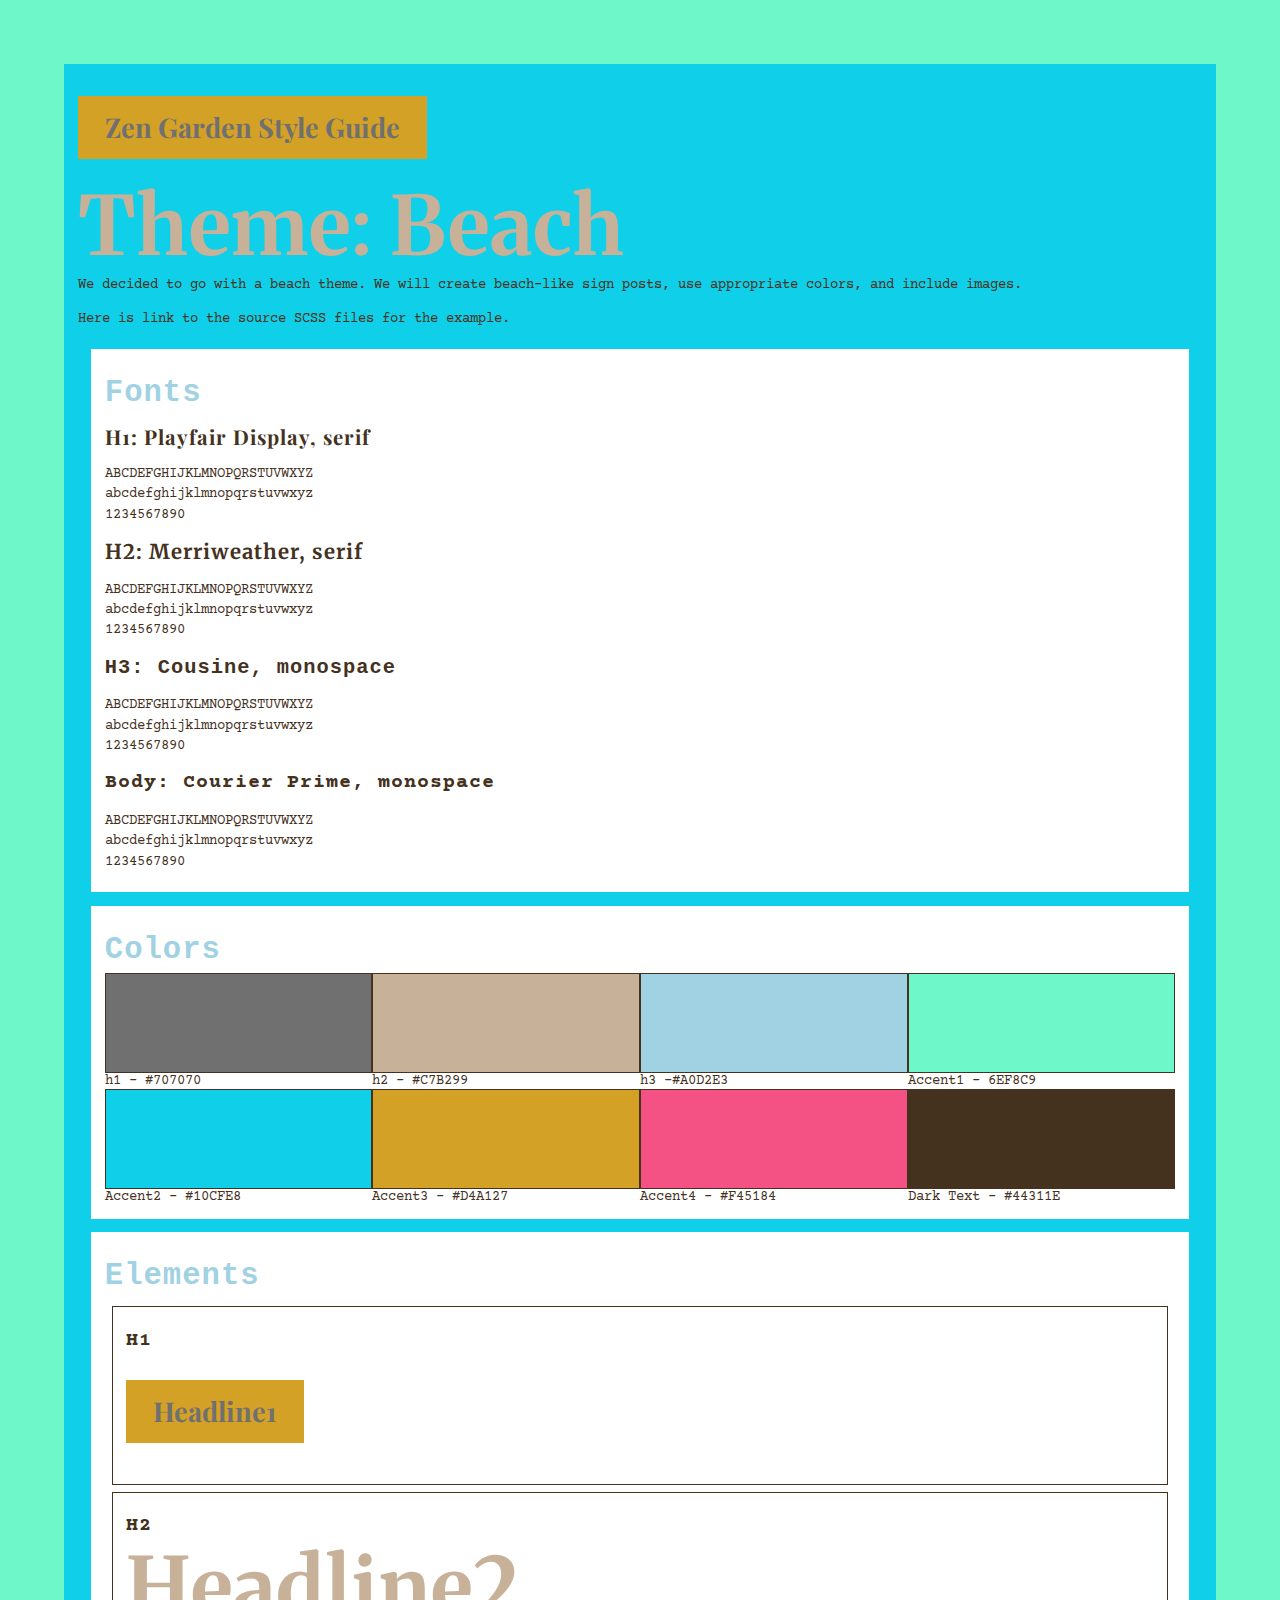
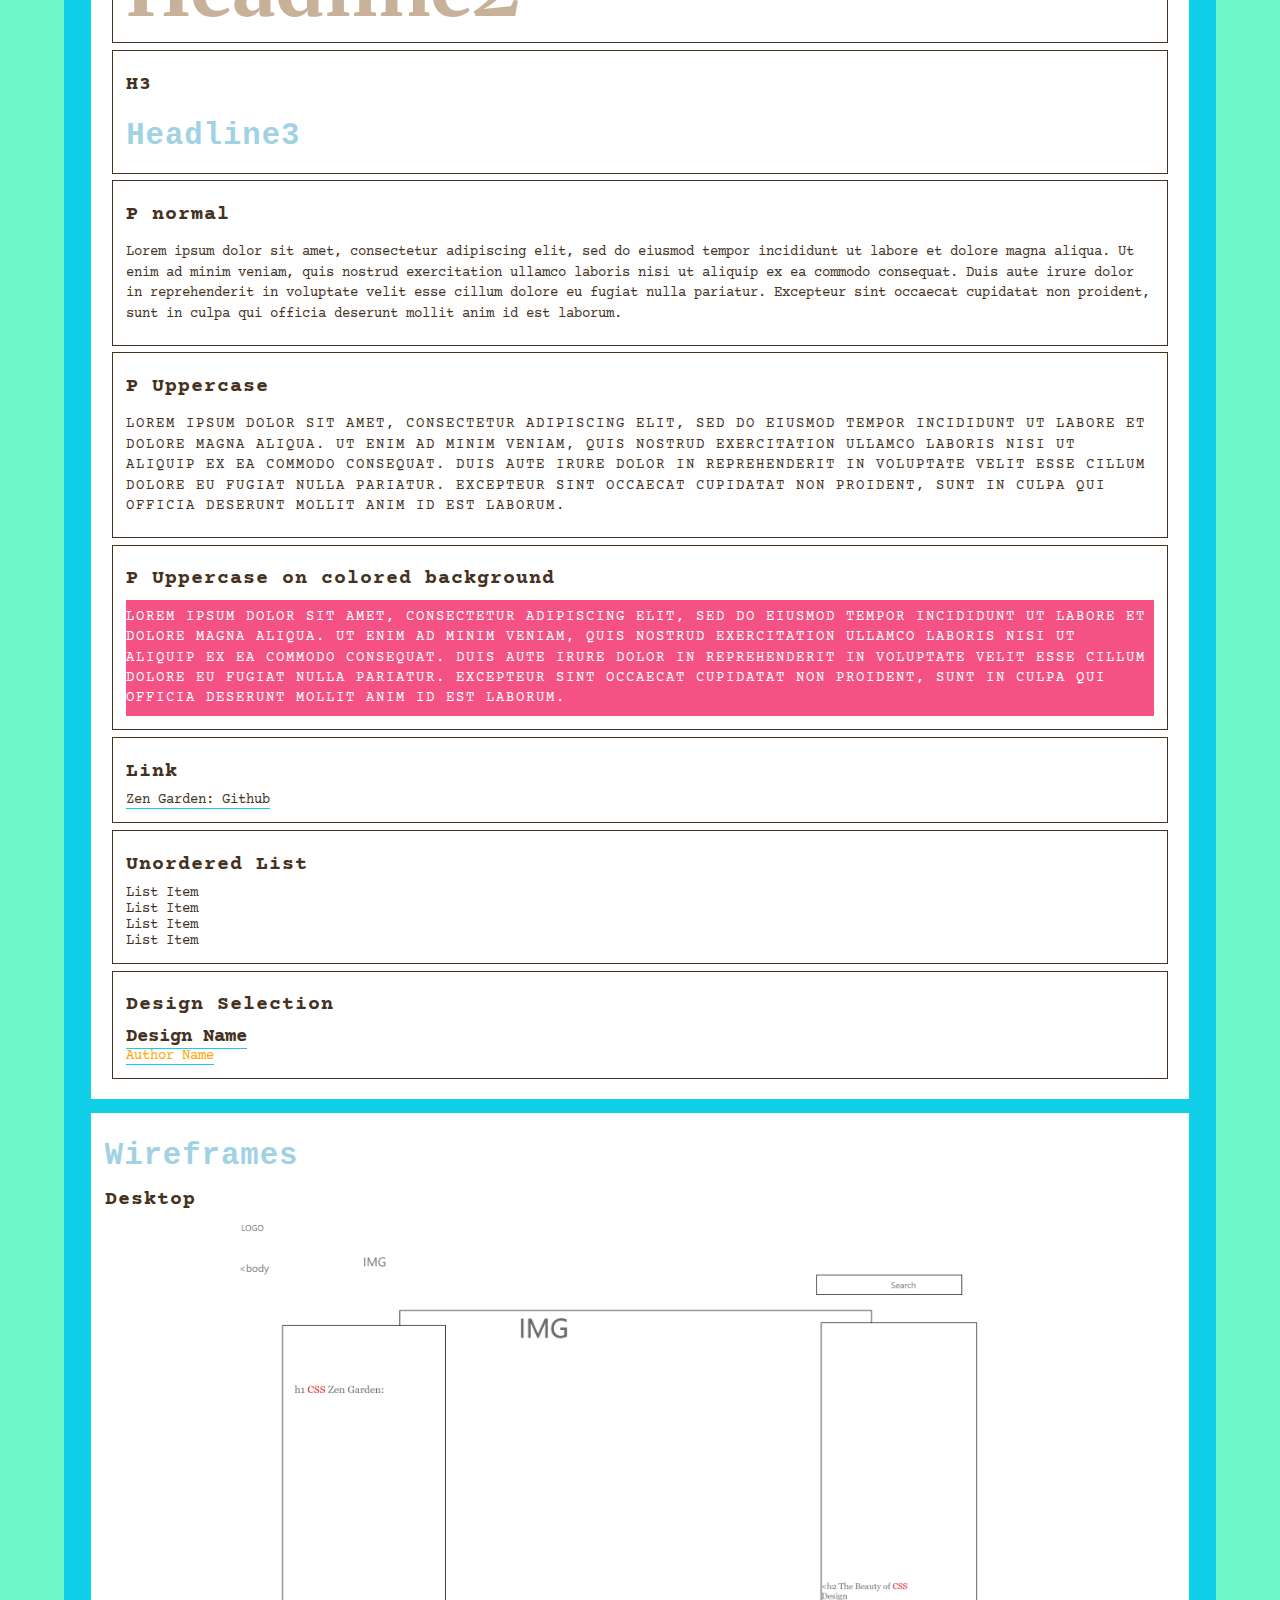
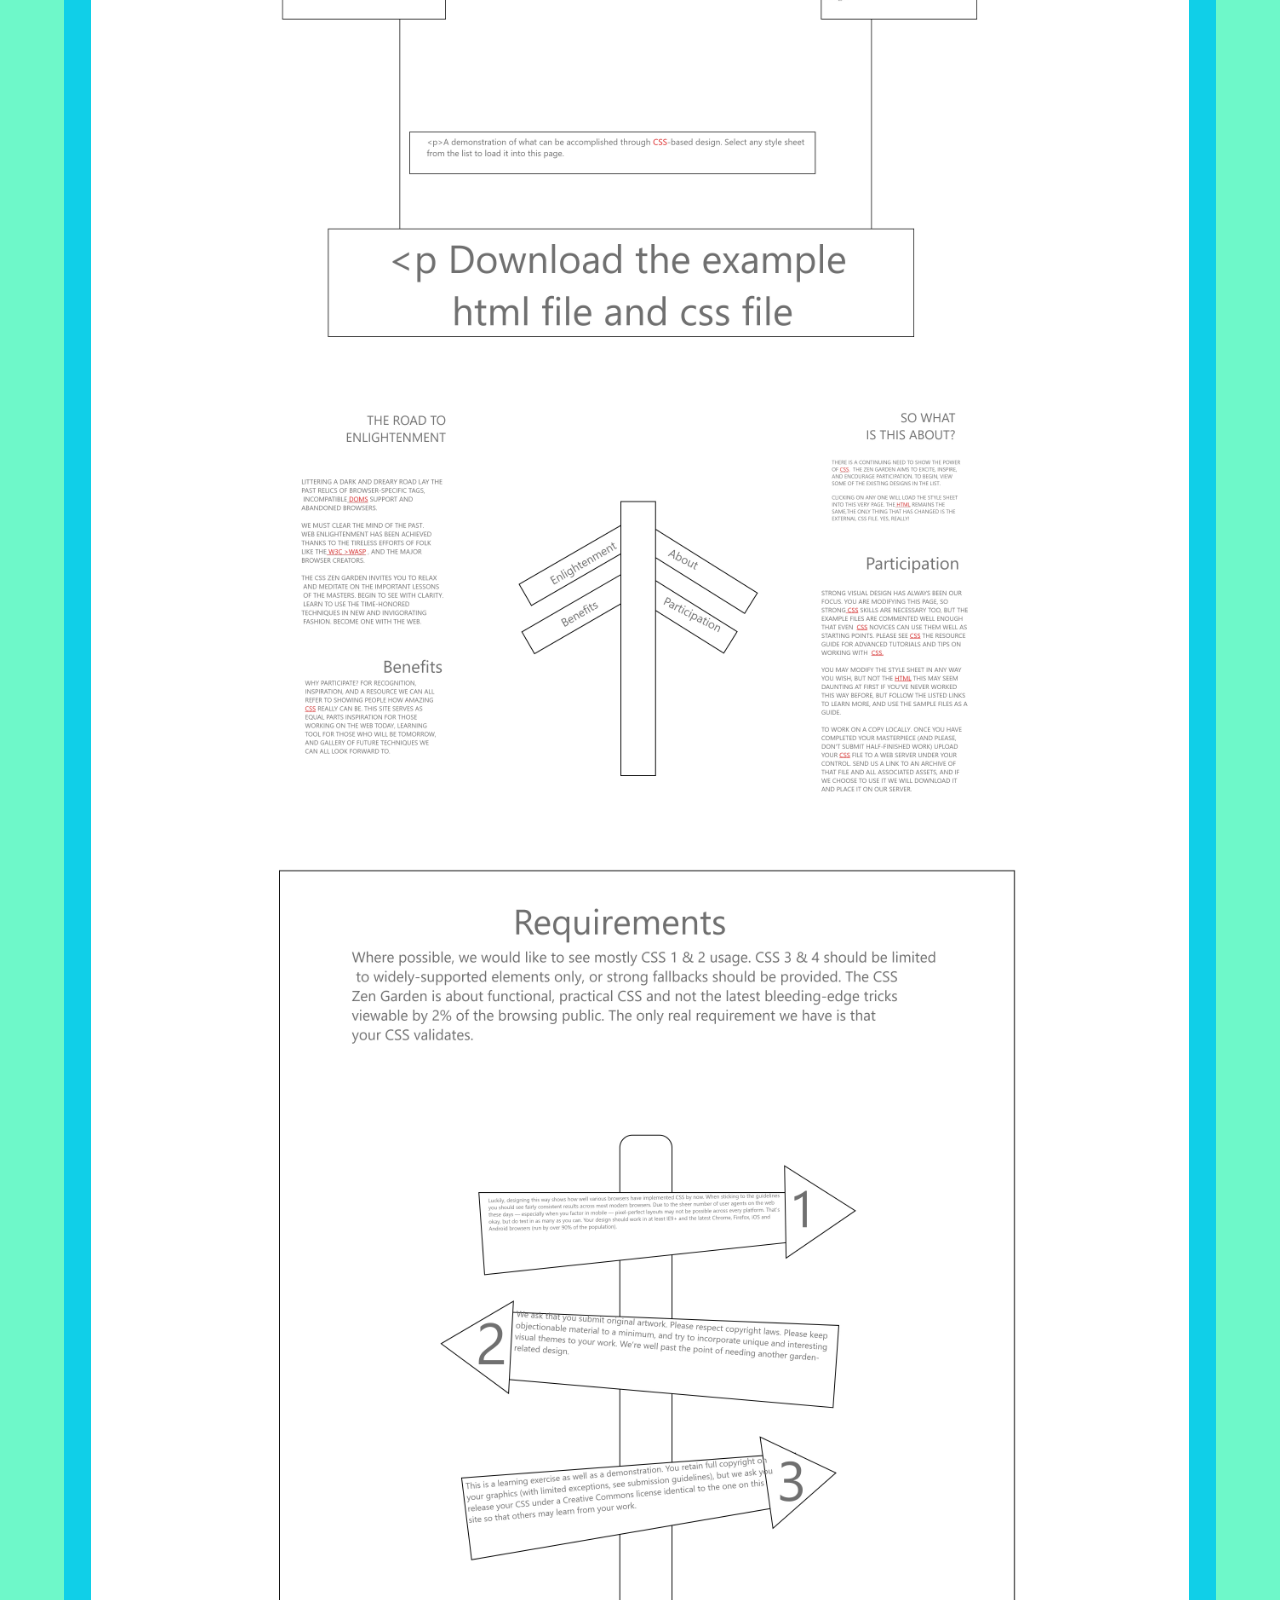
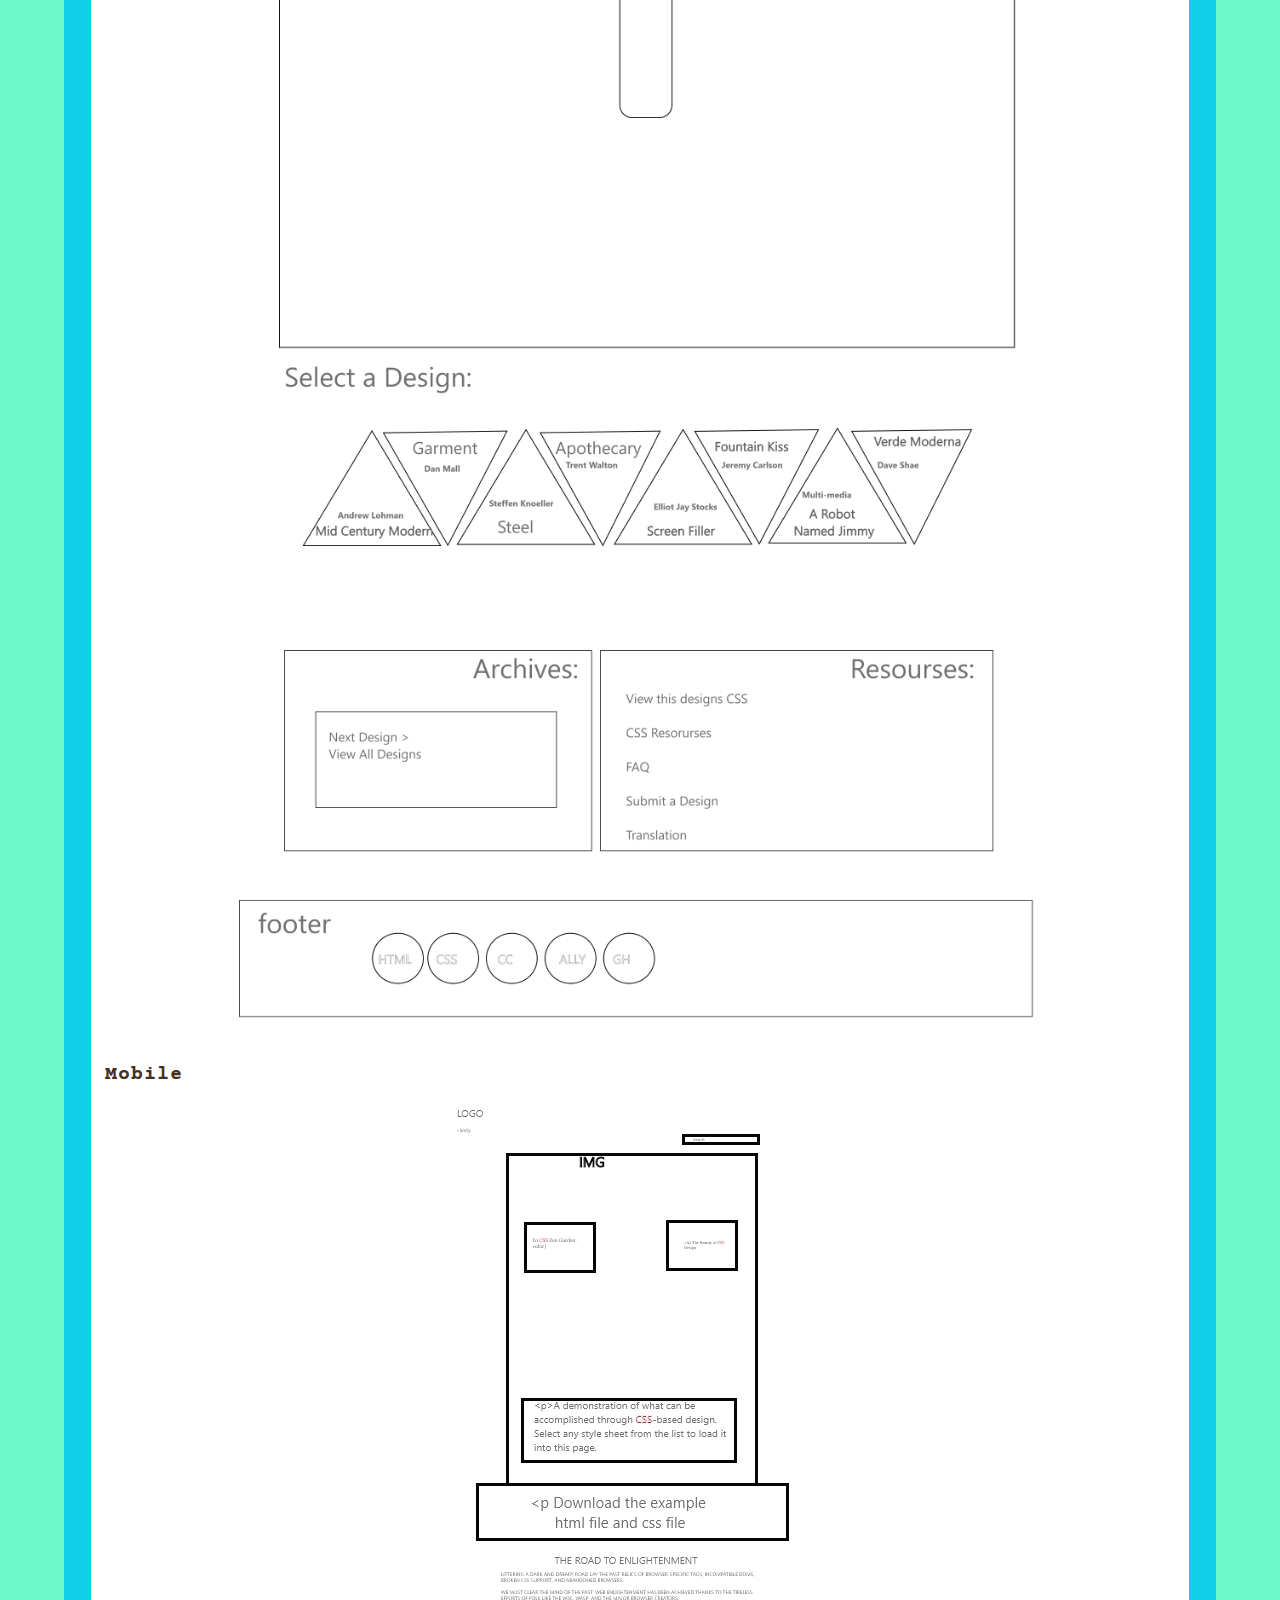
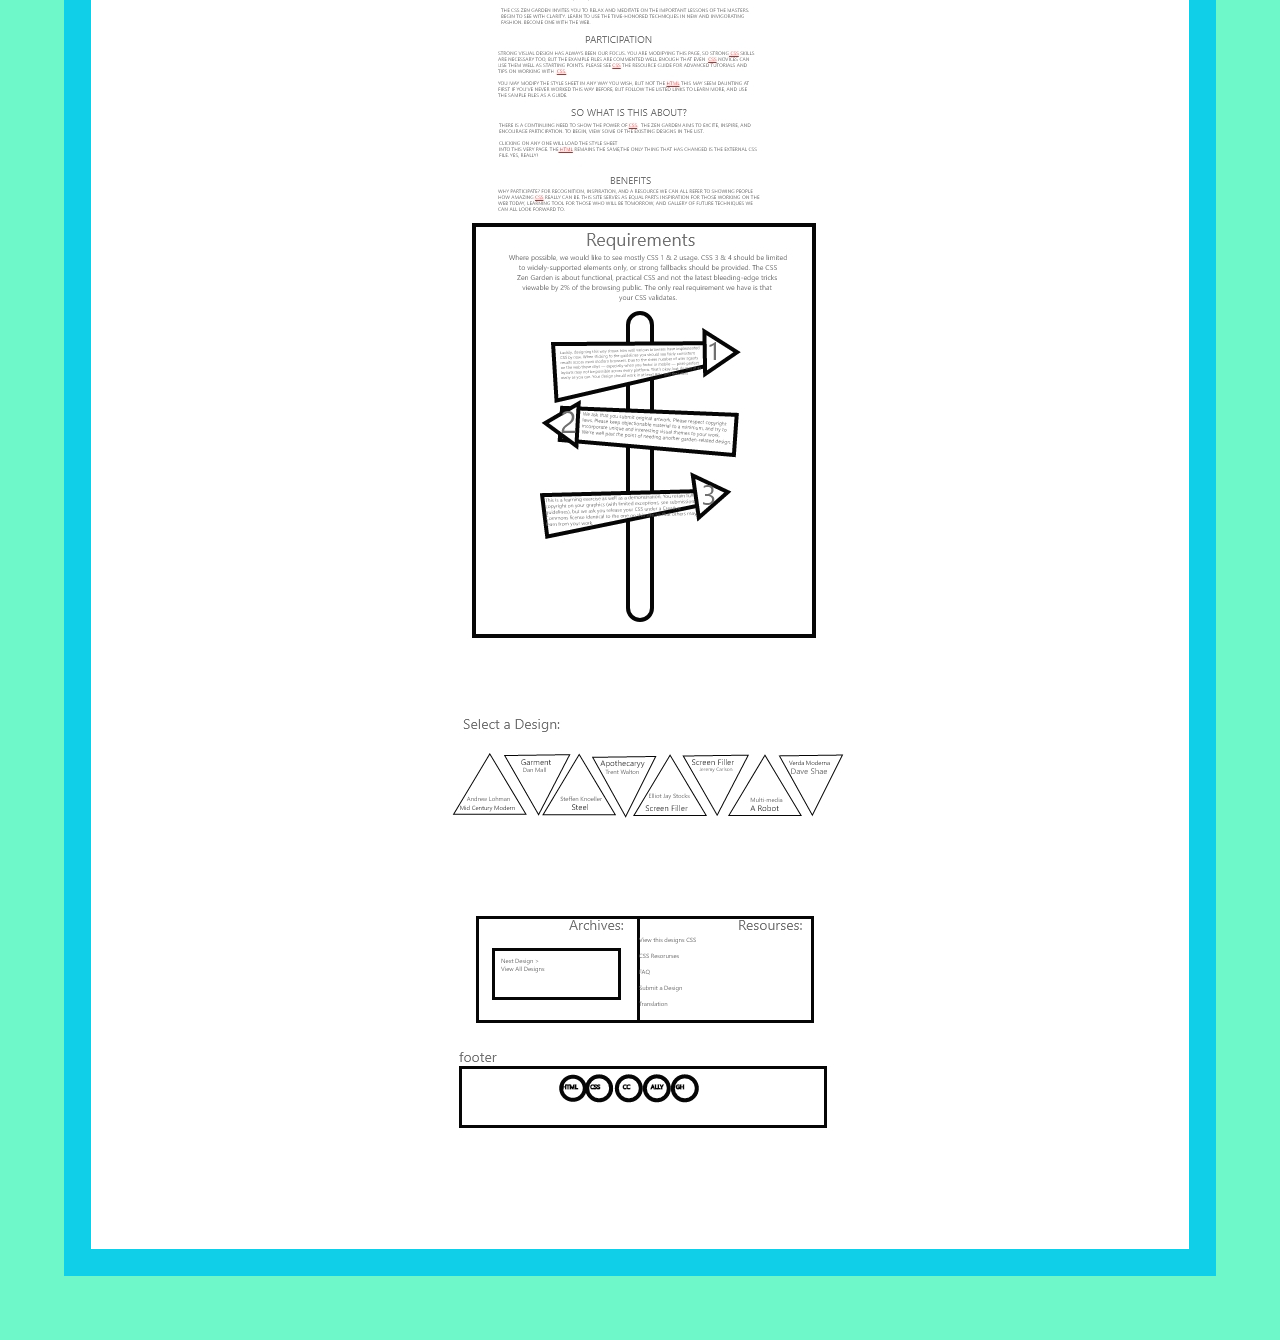
==== commit d4a93637: "added mixins" ====
--- a/styleguide/pattern.html
+++ b/styleguide/pattern.html
@@ -149,6 +149,20 @@
                 <h4>Link</h4>
                 <a href="https://github.com/nelson-austin/zengarden" rel="noreferrer" target="_blank">Zen Garden: Github</a>
             </div>
+            <div class="element">
+              <h4>Unordered List</h4>
+              <ul class="unordered-list">
+                <li>List Item</li>
+                <li>List Item</li>
+                <li>List Item</li>
+                <li>List Item</li>
+              </ul>
+          </div>
+          <div class="element">
+            <h4>Design Selection</h4>
+            <a class="design-name">Design Name</a><br>
+            <a class="author-name">Author Name</a>
+        </div>
         </section>
 
         <section>
--- a/styleguide/style-pattern.css
+++ b/styleguide/style-pattern.css
@@ -35,6 +35,7 @@
 }
 
 h3 {
+  color: #A0D2E3;
   font-size: 2.25em;
   letter-spacing: 1px;
   line-height: 1em;
@@ -61,7 +62,8 @@
 }
 
 a:hover {
-  border-color: #6EF8C9;
+  color: #F45184;
+  border-bottom: 1px solid #F45184;
 }
 
 img {
@@ -69,6 +71,12 @@
   display: block;
   margin-left: auto;
   margin-right: auto;
+}
+
+ul {
+  list-style-type: none;
+  margin: 0;
+  padding: 0;
 }
 
 .intro {
@@ -176,4 +184,14 @@
   background-color: #F45184;
 }
 
+.design-name {
+  font-size: 1.2rem;
+  font-weight: 700;
+}
+
+.author-name {
+  font-size: 0.9rem;
+  color: orange;
+}
+
 /*# sourceMappingURL=style-pattern.css.map */
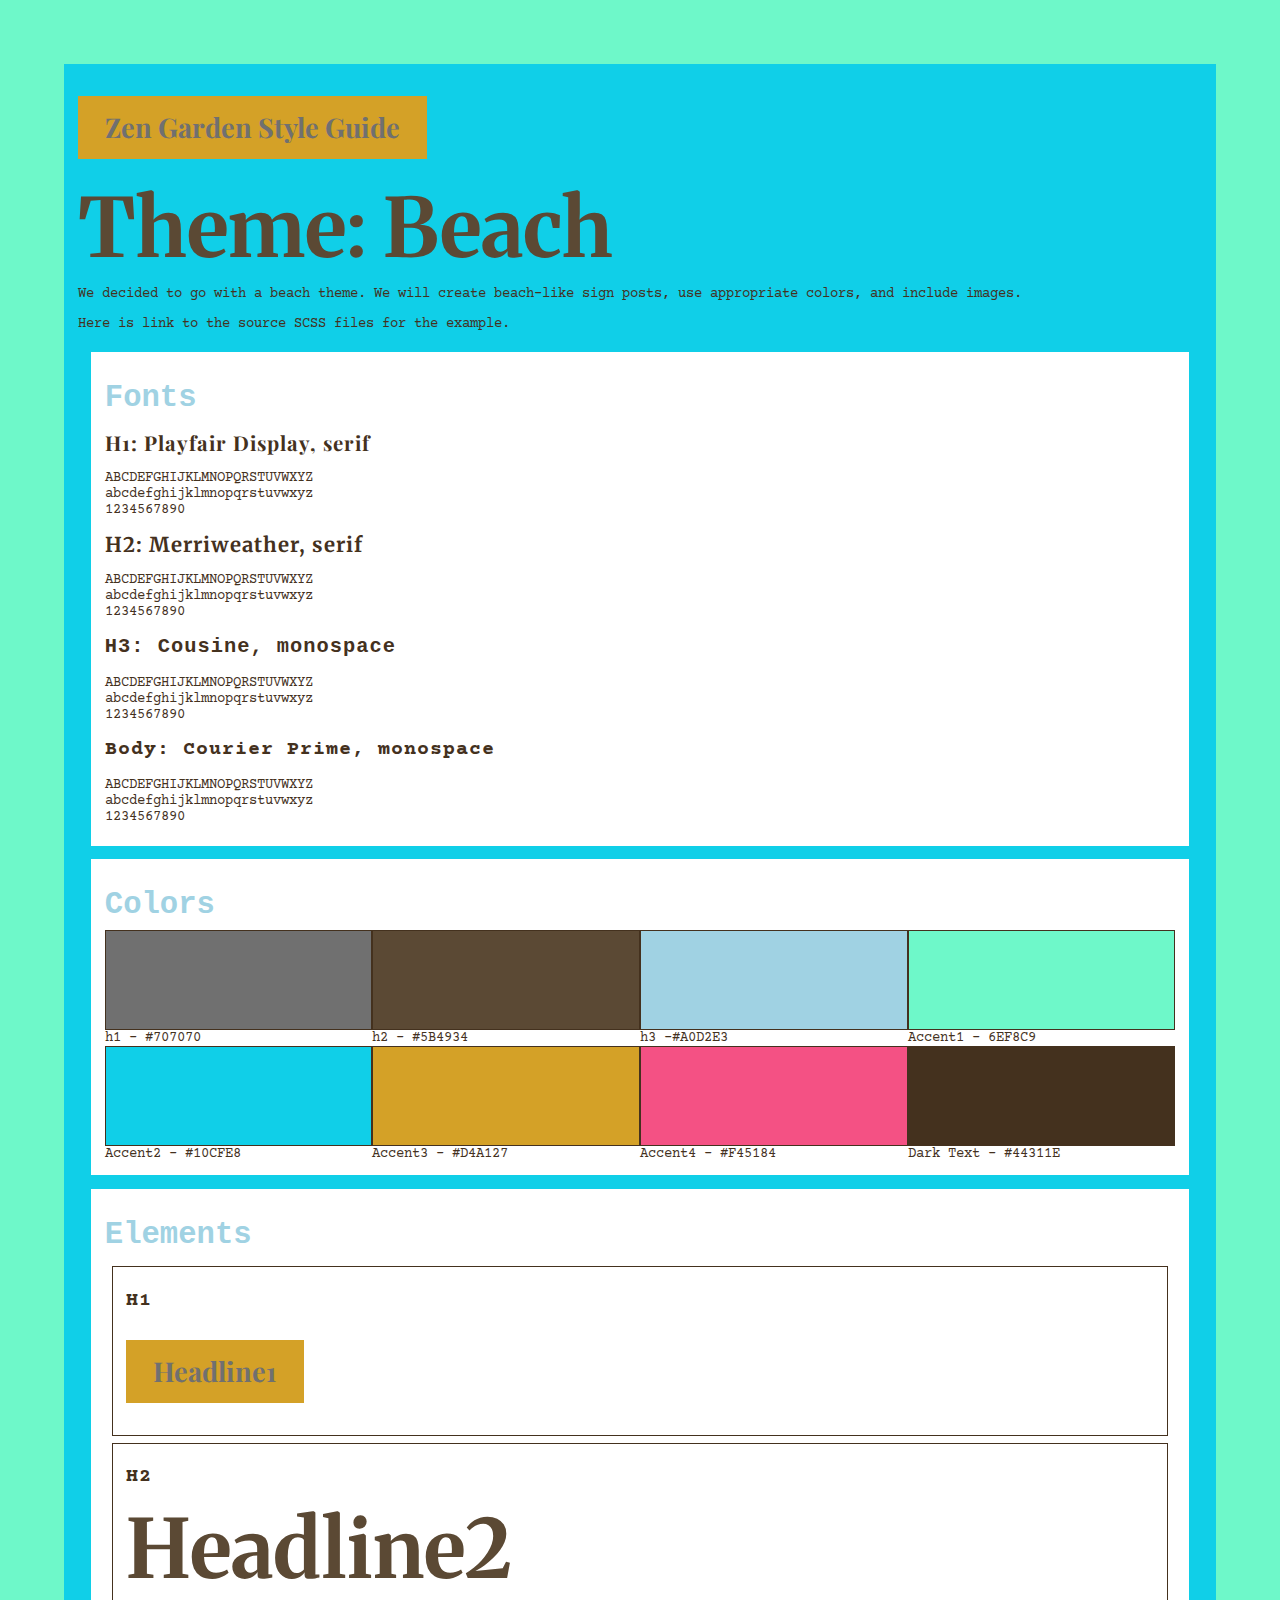
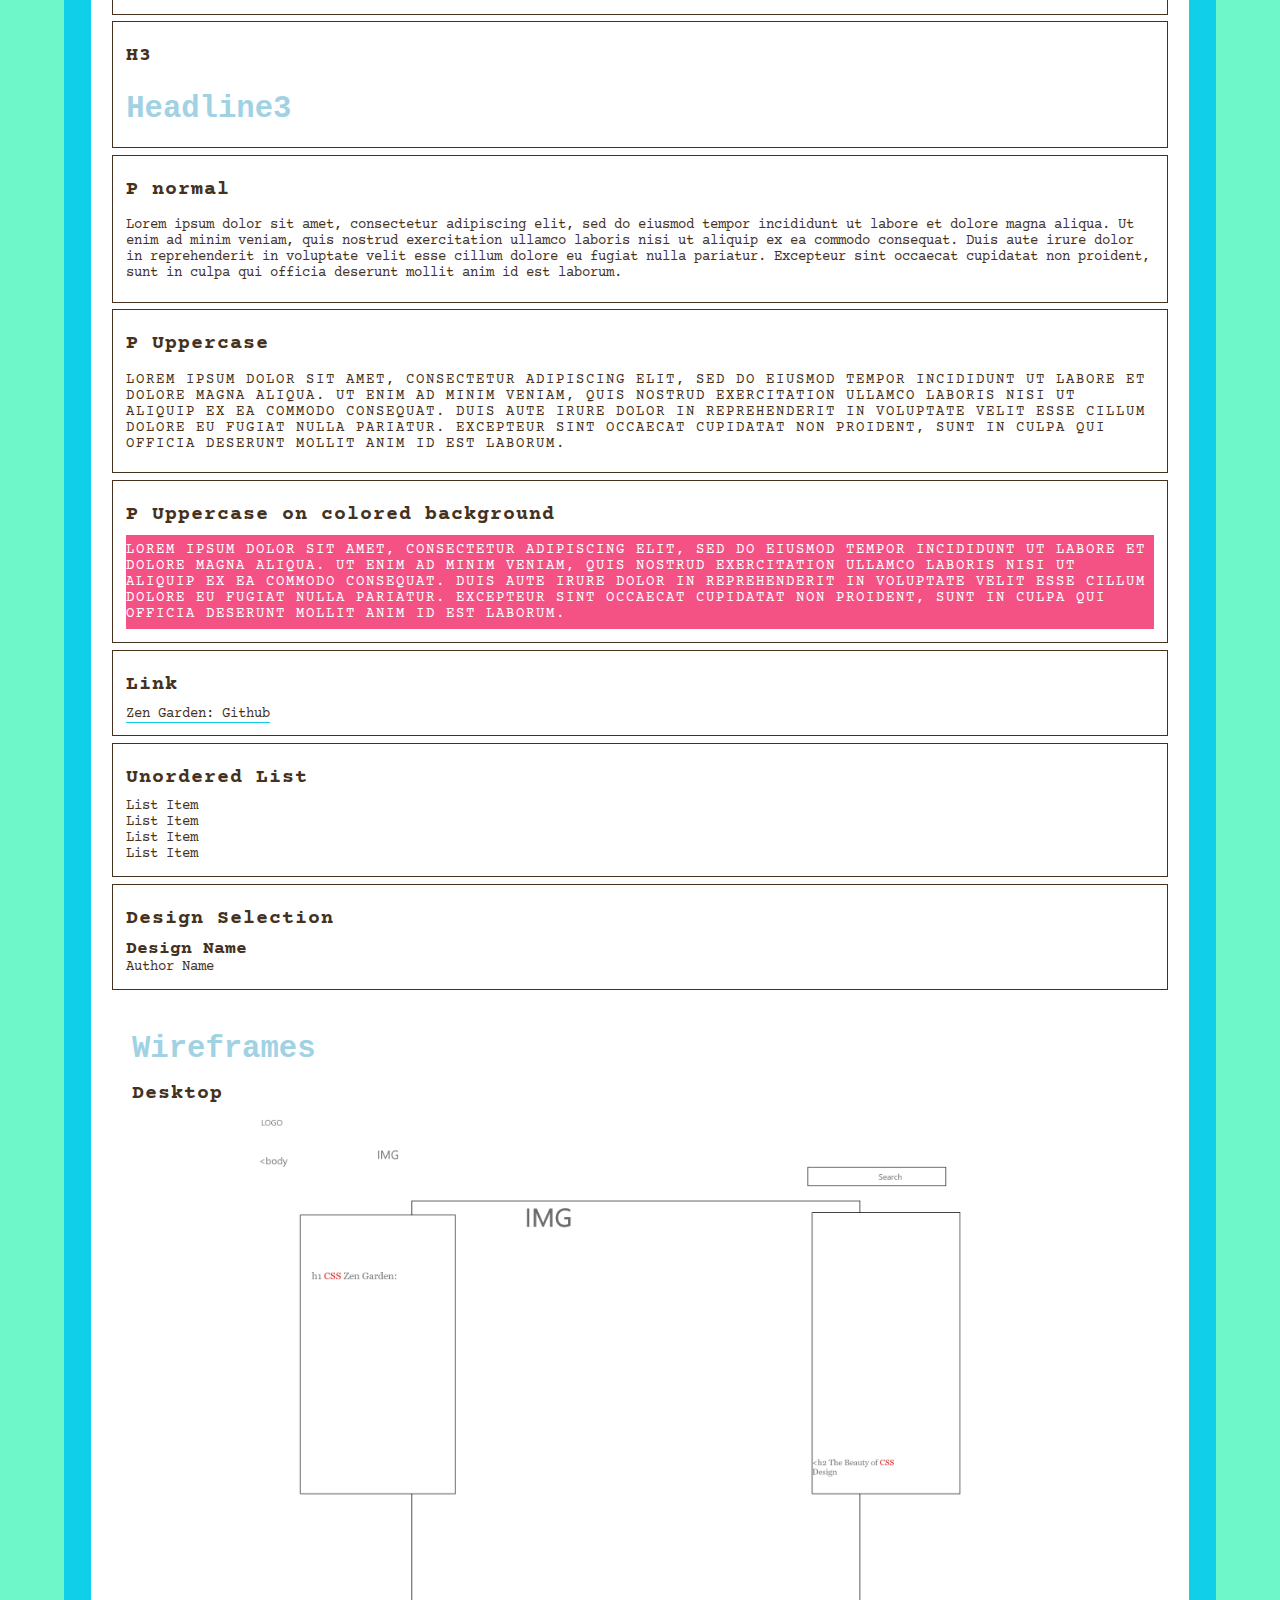
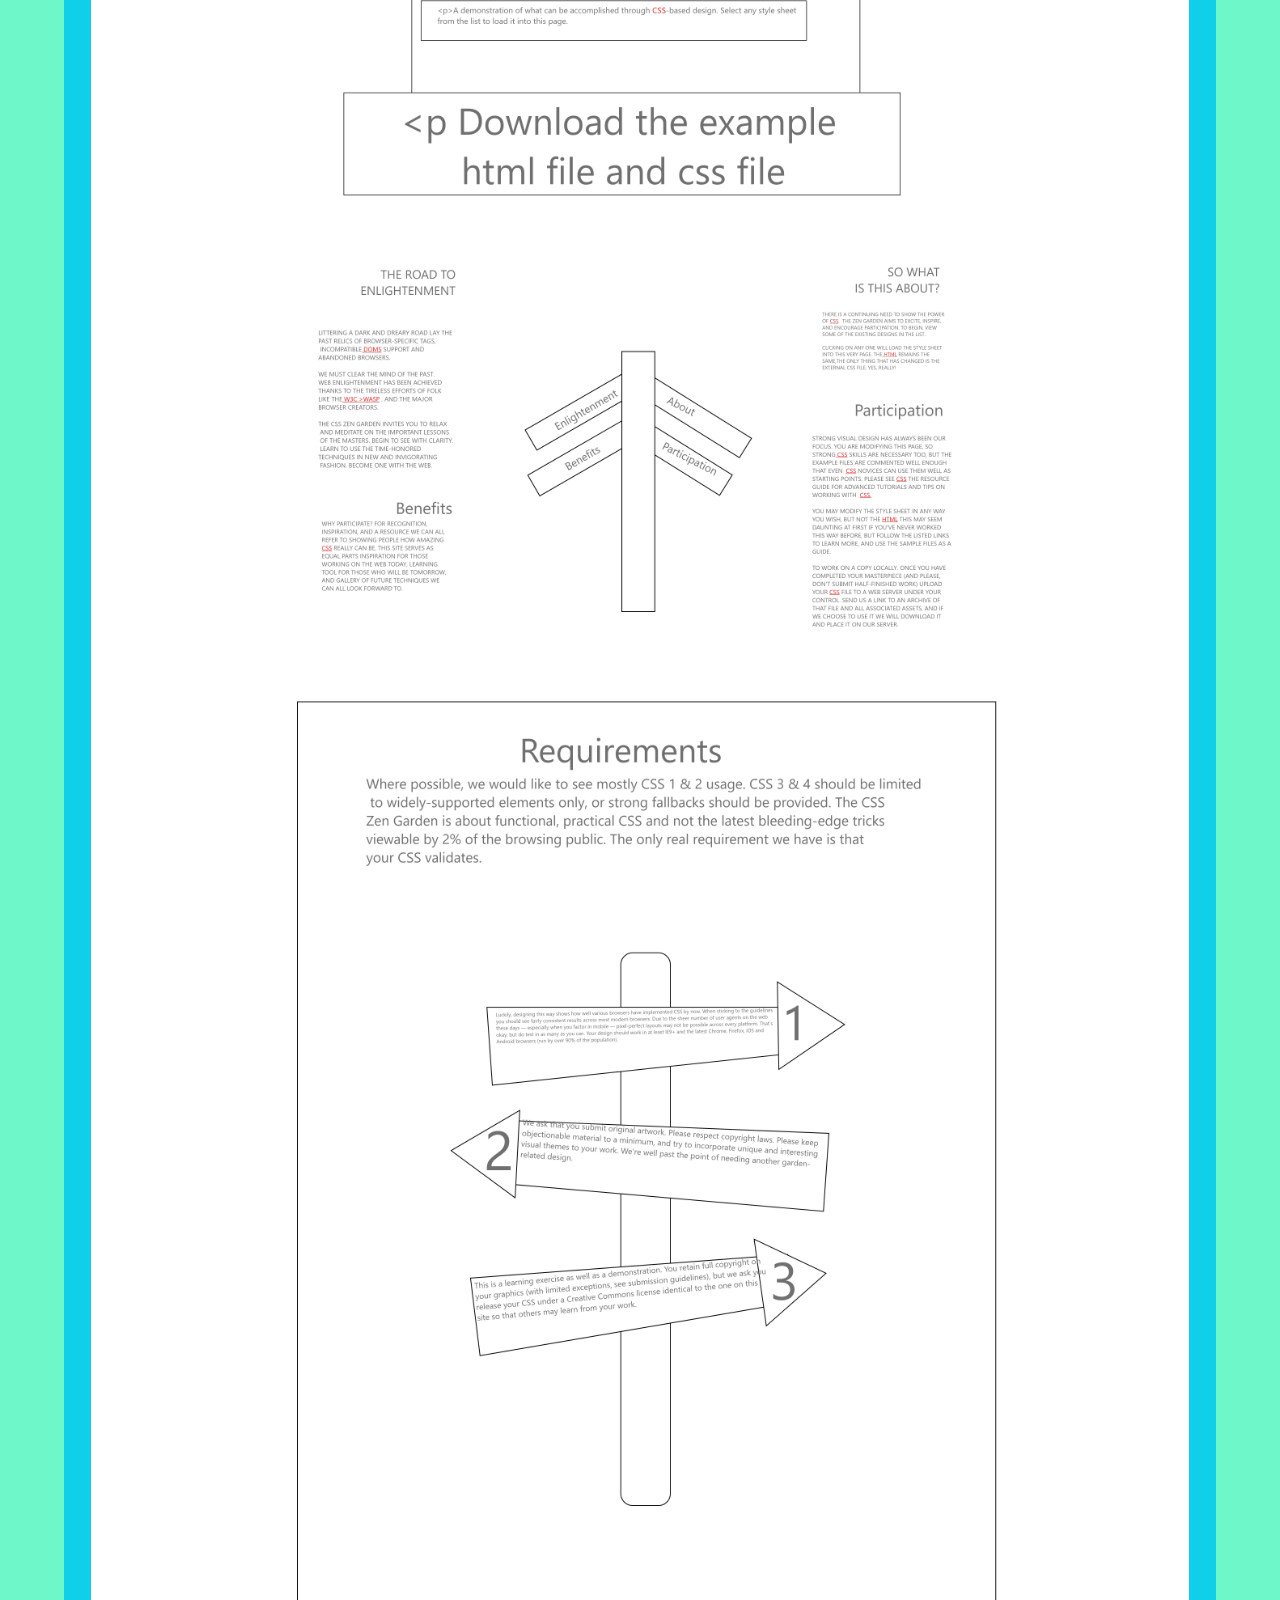
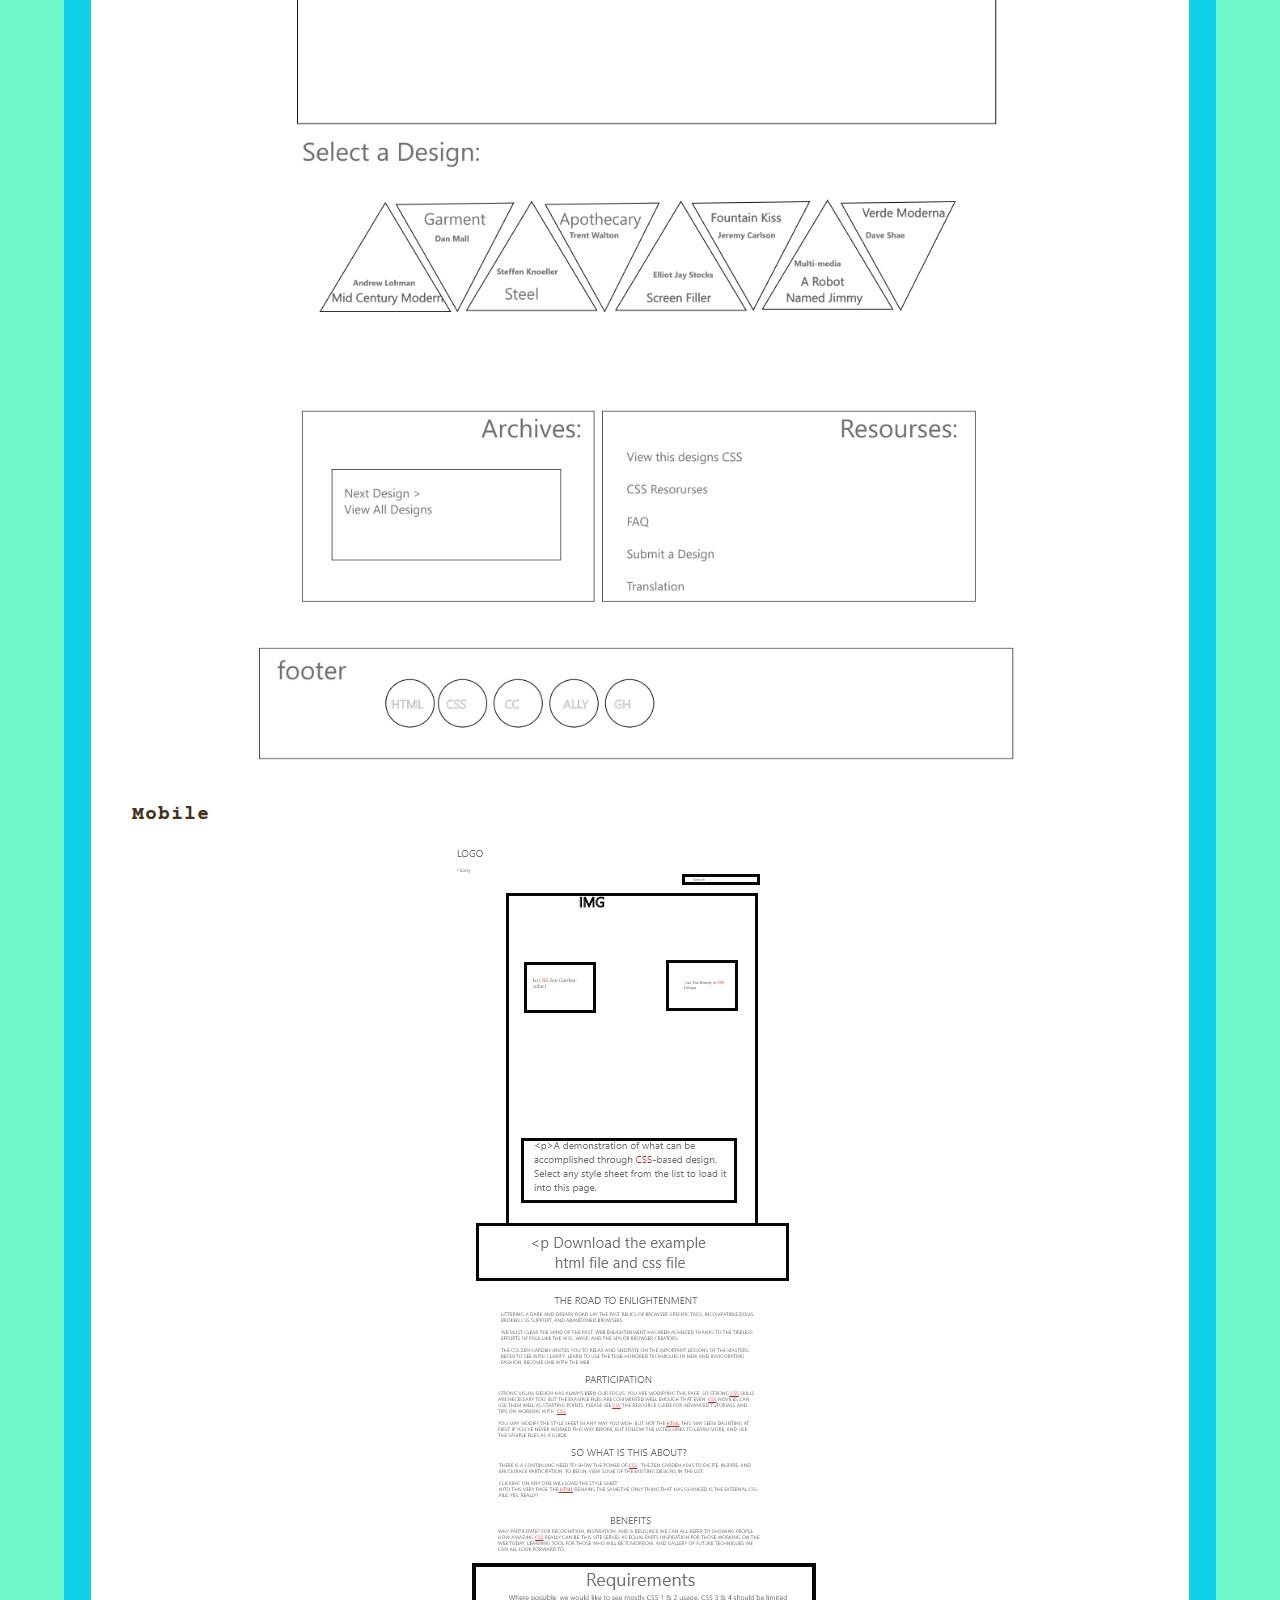
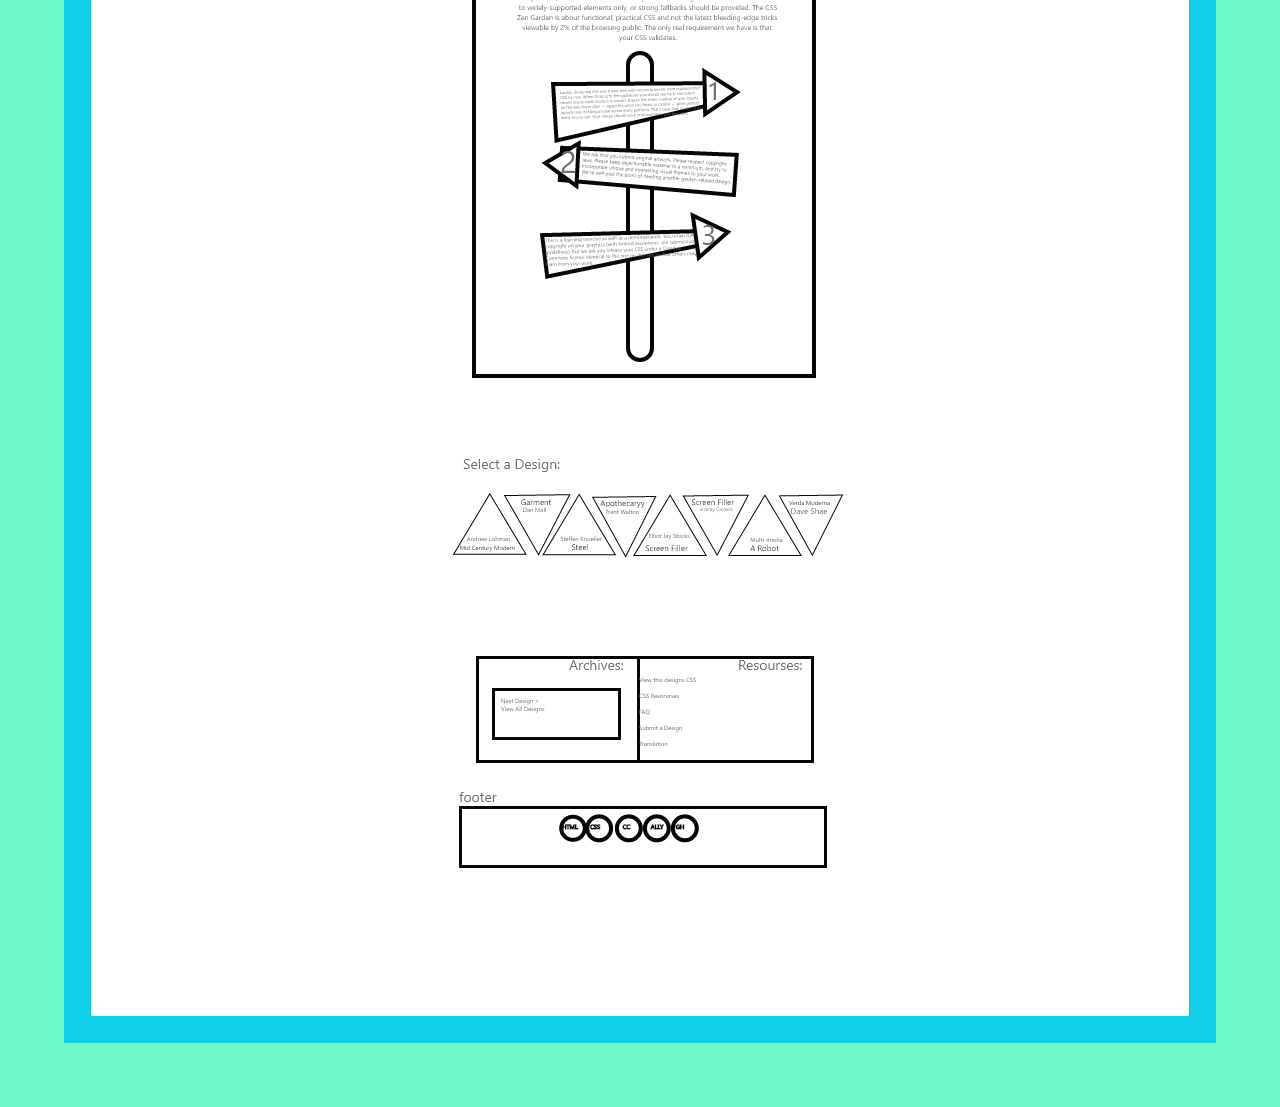
==== commit 05752635: "added mixins" ====
--- a/styleguide/pattern.html
+++ b/styleguide/pattern.html
@@ -2,177 +2,177 @@
 <html lang="en">
 
 <head>
-    <meta charset="UTF-8" />
-    <meta name="viewport" content="width=device-width, initial-scale=1.0" />
-    <title>Zen Garden Style Guide</title>
-    <link rel="stylesheet" href="style-pattern.css" />
+  <meta charset="UTF-8" />
+  <meta name="viewport" content="width=device-width, initial-scale=1.0" />
+  <title>Zen Garden Style Guide</title>
+  <link rel="stylesheet" href="style-pattern.css" />
 </head>
 
 <body>
-    <header>
-        <h1>
-            Zen Garden Style Guide
-        </h1>
-    </header>
-    <main>
-        <h2>Theme: Beach</h2>
+  <header>
+    <h1>
+      Zen Garden Style Guide
+    </h1>
+  </header>
+  <main>
+    <h2>Theme: Beach</h2>
+    <p>
+      We decided to go with a beach theme. We will create beach-like sign posts, use appropriate colors, and include
+      images.
+    </p>
+    <p>
+      <a href="https://github.com/nelson-austin/zengarden/tree/main/styleguide" target="_blank">Here</a> is link to the
+      source SCSS files for the
+      example.
+    </p>
+    <section>
+      <h3>Fonts</h3>
+      <div class="font-h1">
+        <h4>H1: Playfair Display, serif</h4>
         <p>
-            We decided to go with a beach theme. We will create beach-like sign posts, use appropriate colors, and include images.
+          ABCDEFGHIJKLMNOPQRSTUVWXYZ<br />
+          abcdefghijklmnopqrstuvwxyz<br />
+          1234567890
         </p>
+      </div>
+      <div class="font-h2">
+        <h4>H2: Merriweather, serif</h4>
         <p>
-            <a href="https://github.com/nelson-austin/zengarden/tree/main/styleguide" target="_blank">Here</a> is link to the source SCSS files for the
-            example.
+          ABCDEFGHIJKLMNOPQRSTUVWXYZ<br />
+          abcdefghijklmnopqrstuvwxyz<br />
+          1234567890
         </p>
-        <section>
-            <h3>Fonts</h3>
-            <div class="font-h1">
-            <h4>H1: Playfair Display, serif</h4>
-            <p>
-                ABCDEFGHIJKLMNOPQRSTUVWXYZ<br />
-                abcdefghijklmnopqrstuvwxyz<br />
-                1234567890
-            </p>
-          </div>
-          <div class="font-h2">
-            <h4>H2: Merriweather, serif</h4>
-            <p>
-                ABCDEFGHIJKLMNOPQRSTUVWXYZ<br />
-                abcdefghijklmnopqrstuvwxyz<br />
-                1234567890
-            </p>
-          </div>
-          <div class="font-h3">
-            <h4>H3: Cousine, monospace</h4>
-            <p>
-                ABCDEFGHIJKLMNOPQRSTUVWXYZ<br />
-                abcdefghijklmnopqrstuvwxyz<br />
-                1234567890
-            </p>
-          </div>
-          <div class="font-body">
-            <h4>Body: Courier Prime, monospace</h4>
-            <p>
-                ABCDEFGHIJKLMNOPQRSTUVWXYZ<br />
-                abcdefghijklmnopqrstuvwxyz<br />
-                1234567890
-            </p>
-          </div>
-        </section>
+      </div>
+      <div class="font-h3">
+        <h4>H3: Cousine, monospace</h4>
+        <p>
+          ABCDEFGHIJKLMNOPQRSTUVWXYZ<br />
+          abcdefghijklmnopqrstuvwxyz<br />
+          1234567890
+        </p>
+      </div>
+      <div class="font-body">
+        <h4>Body: Courier Prime, monospace</h4>
+        <p>
+          ABCDEFGHIJKLMNOPQRSTUVWXYZ<br />
+          abcdefghijklmnopqrstuvwxyz<br />
+          1234567890
+        </p>
+      </div>
+    </section>
 
-        <section class="colors">
-            <h3>Colors</h3>
-            <figure>
-                <div class="swatch color-h1"></div>
-                <figcaption>h1 - #707070</figcaption>
-            </figure>
-            <figure>
-                <div class="swatch color-h2"></div>
-                <figcaption>h2 - #C7B299</figcaption>
-            </figure>
-            <figure>
-                <div class="swatch color-h3"></div>
-                <figcaption>h3 -#A0D2E3</figcaption>
-            </figure>
-            <figure>
-                <div class="swatch accent1"></div>
-                <figcaption>Accent1 - 6EF8C9</figcaption>
-            </figure>
-            <figure>
-                <div class="swatch accent2"></div>
-                <figcaption>Accent2 - #10CFE8</figcaption>
-            </figure>
-            <figure>
-                <div class="swatch accent3"></div>
-                <figcaption>Accent3 - #D4A127</figcaption>
-            </figure>
-            <figure>
-                <div class="swatch accent4"></div>
-                <figcaption>Accent4 - #F45184</figcaption>
-            </figure>
-            <figure>
-                <div class="swatch textdark"></div>
-                <figcaption>Dark Text - #44311E</figcaption>
-            </figure>
-        </section>
+    <section class="colors">
+      <h3>Colors</h3>
+      <figure>
+        <div class="swatch color-h1"></div>
+        <figcaption>h1 - #707070</figcaption>
+      </figure>
+      <figure>
+        <div class="swatch color-h2"></div>
+        <figcaption>h2 - #5B4934</figcaption>
+      </figure>
+      <figure>
+        <div class="swatch color-h3"></div>
+        <figcaption>h3 -#A0D2E3</figcaption>
+      </figure>
+      <figure>
+        <div class="swatch accent1"></div>
+        <figcaption>Accent1 - 6EF8C9</figcaption>
+      </figure>
+      <figure>
+        <div class="swatch accent2"></div>
+        <figcaption>Accent2 - #10CFE8</figcaption>
+      </figure>
+      <figure>
+        <div class="swatch accent3"></div>
+        <figcaption>Accent3 - #D4A127</figcaption>
+      </figure>
+      <figure>
+        <div class="swatch accent4"></div>
+        <figcaption>Accent4 - #F45184</figcaption>
+      </figure>
+      <figure>
+        <div class="swatch textdark"></div>
+        <figcaption>Dark Text - #44311E</figcaption>
+      </figure>
+    </section>
 
-        <section class="elements">
-            <h3>Elements</h3>
-            <div class="element">
-                <h4>H1</h4>
-                <h1>Headline1</h1>
-            </div>
-            <div class="element primary">
-                <h4>H2</h4>
-                <h2>Headline2</h2>
-            </div>
-            <div class="element">
-                <h4>H3</h4>
-                <h3>Headline3</h3>
-            </div>
-            <div class="element">
-                <h4>P normal</h4>
-                <p>
-                    Lorem ipsum dolor sit amet, consectetur adipiscing elit, sed do
-                    eiusmod tempor incididunt ut labore et dolore magna aliqua. Ut enim
-                    ad minim veniam, quis nostrud exercitation ullamco laboris nisi ut
-                    aliquip ex ea commodo consequat. Duis aute irure dolor in
-                    reprehenderit in voluptate velit esse cillum dolore eu fugiat nulla
-                    pariatur. Excepteur sint occaecat cupidatat non proident, sunt in
-                    culpa qui officia deserunt mollit anim id est laborum.
-                </p>
-            </div>
-            <div class="element">
-                <h4>P Uppercase</h4>
-                <p class="uppercase">
-                    Lorem ipsum dolor sit amet, consectetur adipiscing elit, sed do
-                    eiusmod tempor incididunt ut labore et dolore magna aliqua. Ut enim
-                    ad minim veniam, quis nostrud exercitation ullamco laboris nisi ut
-                    aliquip ex ea commodo consequat. Duis aute irure dolor in
-                    reprehenderit in voluptate velit esse cillum dolore eu fugiat nulla
-                    pariatur. Excepteur sint occaecat cupidatat non proident, sunt in
-                    culpa qui officia deserunt mollit anim id est laborum.
-                </p>
-            </div>
-            <div class="element">
-                <h4>P Uppercase on colored background</h4>
-                <p class="uppercase-light primary">
-                    Lorem ipsum dolor sit amet, consectetur adipiscing elit, sed do
-                    eiusmod tempor incididunt ut labore et dolore magna aliqua. Ut enim
-                    ad minim veniam, quis nostrud exercitation ullamco laboris nisi ut
-                    aliquip ex ea commodo consequat. Duis aute irure dolor in
-                    reprehenderit in voluptate velit esse cillum dolore eu fugiat nulla
-                    pariatur. Excepteur sint occaecat cupidatat non proident, sunt in
-                    culpa qui officia deserunt mollit anim id est laborum.
-                </p>
-            </div>
-            <div class="element">
-                <h4>Link</h4>
-                <a href="https://github.com/nelson-austin/zengarden" rel="noreferrer" target="_blank">Zen Garden: Github</a>
-            </div>
-            <div class="element">
-              <h4>Unordered List</h4>
-              <ul class="unordered-list">
-                <li>List Item</li>
-                <li>List Item</li>
-                <li>List Item</li>
-                <li>List Item</li>
-              </ul>
-          </div>
-          <div class="element">
-            <h4>Design Selection</h4>
-            <a class="design-name">Design Name</a><br>
-            <a class="author-name">Author Name</a>
-        </div>
-        </section>
-
-        <section>
-            <h3>Wireframes</h3>
-            <h4>Desktop</h4>
-            <img src="desktop_wireframe.jpg" alt="desktop wireframe">
-            <h4>Mobile</h4>
-                <img src="mobile_wireframe.jpg" alt="mobile wireframe">
-        </section>
-    </main>
+    <section class="elements">
+      <h3>Elements</h3>
+      <div class="element">
+        <h4>H1</h4>
+        <h1>Headline1</h1>
+      </div>
+      <div class="element primary">
+        <h4>H2</h4>
+        <h2>Headline2</h2>
+      </div>
+      <div class="element">
+        <h4>H3</h4>
+        <h3>Headline3</h3>
+      </div>
+      <div class="element">
+        <h4>P normal</h4>
+        <p>
+          Lorem ipsum dolor sit amet, consectetur adipiscing elit, sed do
+          eiusmod tempor incididunt ut labore et dolore magna aliqua. Ut enim
+          ad minim veniam, quis nostrud exercitation ullamco laboris nisi ut
+          aliquip ex ea commodo consequat. Duis aute irure dolor in
+          reprehenderit in voluptate velit esse cillum dolore eu fugiat nulla
+          pariatur. Excepteur sint occaecat cupidatat non proident, sunt in
+          culpa qui officia deserunt mollit anim id est laborum.
+        </p>
+      </div>
+      <div class="element">
+        <h4>P Uppercase</h4>
+        <p class="uppercase">
+          Lorem ipsum dolor sit amet, consectetur adipiscing elit, sed do
+          eiusmod tempor incididunt ut labore et dolore magna aliqua. Ut enim
+          ad minim veniam, quis nostrud exercitation ullamco laboris nisi ut
+          aliquip ex ea commodo consequat. Duis aute irure dolor in
+          reprehenderit in voluptate velit esse cillum dolore eu fugiat nulla
+          pariatur. Excepteur sint occaecat cupidatat non proident, sunt in
+          culpa qui officia deserunt mollit anim id est laborum.
+        </p>
+      </div>
+      <div class="element">
+        <h4>P Uppercase on colored background</h4>
+        <p class="uppercase-light primary">
+          Lorem ipsum dolor sit amet, consectetur adipiscing elit, sed do
+          eiusmod tempor incididunt ut labore et dolore magna aliqua. Ut enim
+          ad minim veniam, quis nostrud exercitation ullamco laboris nisi ut
+          aliquip ex ea commodo consequat. Duis aute irure dolor in
+          reprehenderit in voluptate velit esse cillum dolore eu fugiat nulla
+          pariatur. Excepteur sint occaecat cupidatat non proident, sunt in
+          culpa qui officia deserunt mollit anim id est laborum.
+        </p>
+      </div>
+      <div class="element">
+        <h4>Link</h4>
+        <a href="https://github.com/nelson-austin/zengarden" rel="noreferrer" target="_blank">Zen Garden: Github</a>
+      </div>
+    <div class="element">
+      <h4>Unordered List</h4>
+      <ul class="unordered-list">
+        <li>List Item</li>
+        <li>List Item</li>
+        <li>List Item</li>
+        <li>List Item</li>
+      </ul>
+    </div>
+    <div class="element">
+      <h4>Design Selection</h4>
+      <a class="design-name">Design Name</a><br>
+      <a class="author-name">Author Name</a>
+    </div>
+    <section>
+      <h3>Wireframes</h3>
+      <h4>Desktop</h4>
+      <img src="desktop_wireframe.jpg" alt="desktop wireframe">
+      <h4>Mobile</h4>
+      <img src="mobile_wireframe.jpg" alt="mobile wireframe">
+    </section>
+  </main>
 </body>
 
 </html>--- a/styleguide/style-pattern.css
+++ b/styleguide/style-pattern.css
@@ -1,7 +1,9 @@
 @import url("https://fonts.googleapis.com/css2?family=Courier+Prime&family=Cousine&family=Merriweather&family=Playfair+Display&display=swap");
-h2,
-h3 {
-  margin: 0;
+img {
+  max-width: 75%;
+  display: block;
+  margin-left: auto;
+  margin-right: auto;
 }
 
 h2,
@@ -14,42 +16,31 @@
   font-family: "Cousine", monospace;
 }
 
-h1 {
-  font-family: "Playfair Display", serif;
-  background: #D4A127;
-  color: #707070;
-  display: inline-block;
-  margin-bottom: 1em;
-  padding: 0.5em 1em;
-}
-
+h1,
 .font-h1 {
   font-family: "Playfair Display", serif;
 }
 
+h1 {
+  background: #D4A127;
+  color: #707070;
+  display: inline-block;
+  padding: 0.5em 1em;
+}
+
 h2 {
-  color: #C7B299;
+  color: #5B4934;
   font-size: 6em;
-  letter-spacing: 1px;
-  line-height: 1em;
 }
 
 h3 {
   color: #A0D2E3;
   font-size: 2.25em;
-  letter-spacing: 1px;
-  line-height: 1em;
   padding: 0.5em 0 0.25em 0;
-}
-
-.font-body {
-  font-family: "Courier Prime", monospace;
 }
 
 p {
   font-family: "Courier Prime", monospace;
-  font-size: 1em;
-  line-height: 1.5em;
   padding: 0.5em 0;
   margin: 0;
 }
@@ -58,7 +49,6 @@
   border-bottom: 1px solid #10CFE8;
   color: #44311E;
   text-decoration: none;
-  transition: border-color 0.2s ease-in-out;
 }
 
 a:hover {
@@ -66,21 +56,10 @@
   border-bottom: 1px solid #F45184;
 }
 
-img {
-  max-width: 75%;
-  display: block;
-  margin-left: auto;
-  margin-right: auto;
-}
-
 ul {
   list-style-type: none;
   margin: 0;
   padding: 0;
-}
-
-.intro {
-  padding: 5%;
 }
 
 * {
@@ -138,7 +117,7 @@
 }
 
 .color-h2 {
-  background-color: #C7B299;
+  background-color: #5B4934;
 }
 
 .color-h3 {
@@ -184,14 +163,24 @@
   background-color: #F45184;
 }
 
+.font-body {
+  font-family: "Courier Prime", monospace;
+}
+
+h2,
+h3 {
+  margin: 0;
+}
+
 .design-name {
-  font-size: 1.2rem;
+  font-size: 1.1rem;
   font-weight: 700;
+  border-bottom: none;
 }
 
 .author-name {
   font-size: 0.9rem;
-  color: orange;
+  border-bottom: none;
 }
 
 /*# sourceMappingURL=style-pattern.css.map */
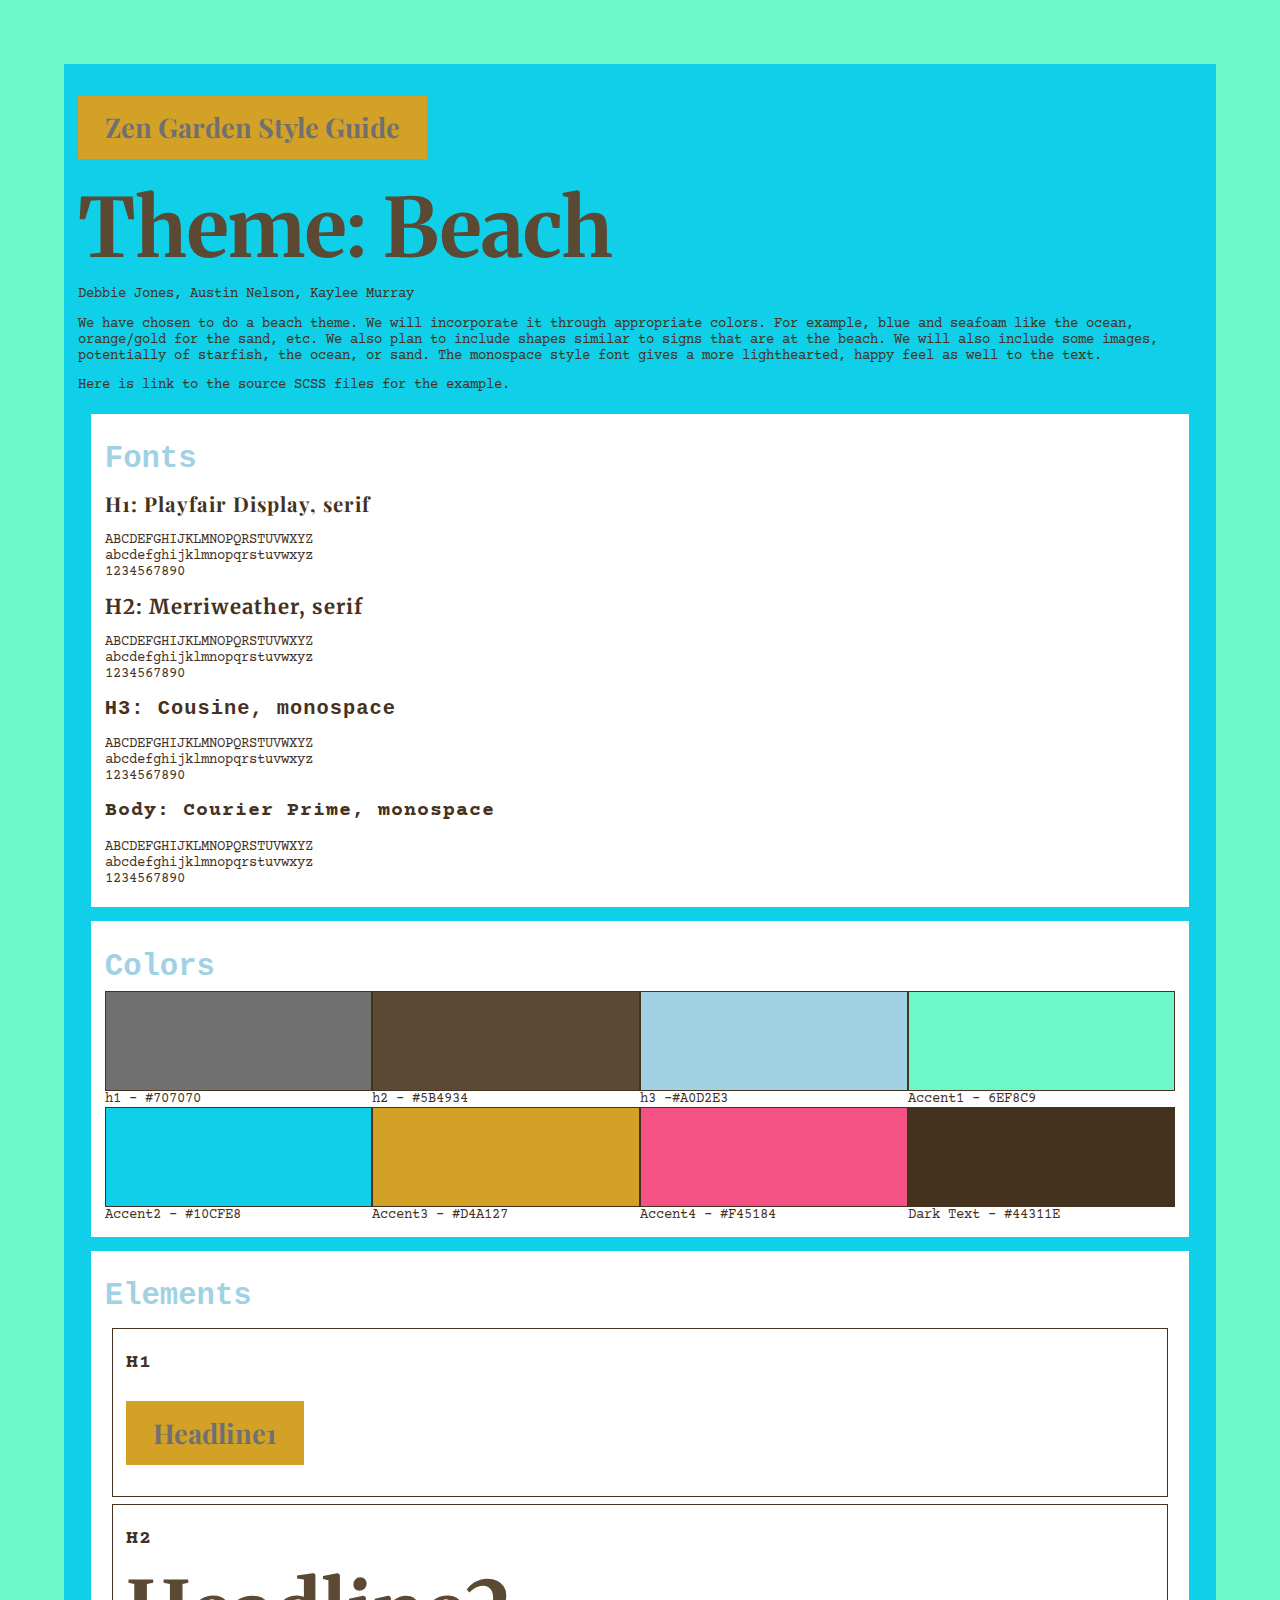
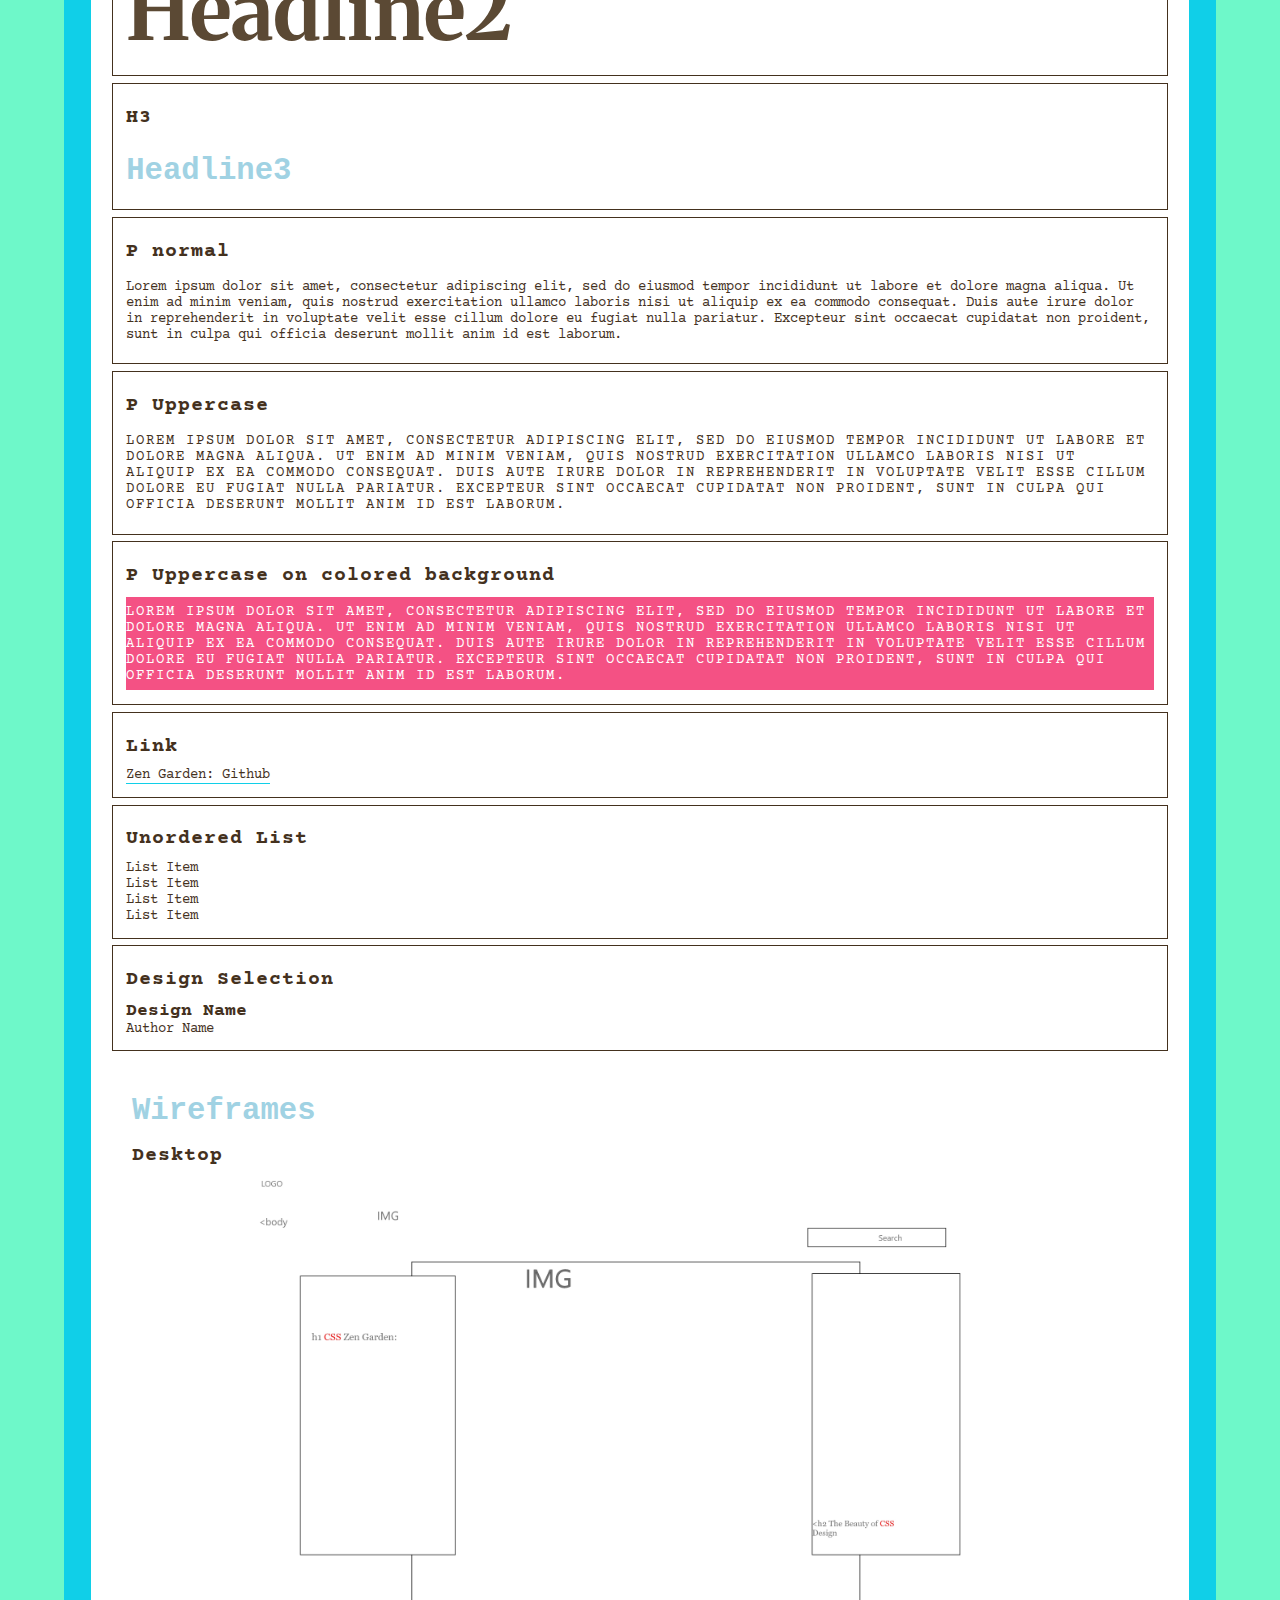
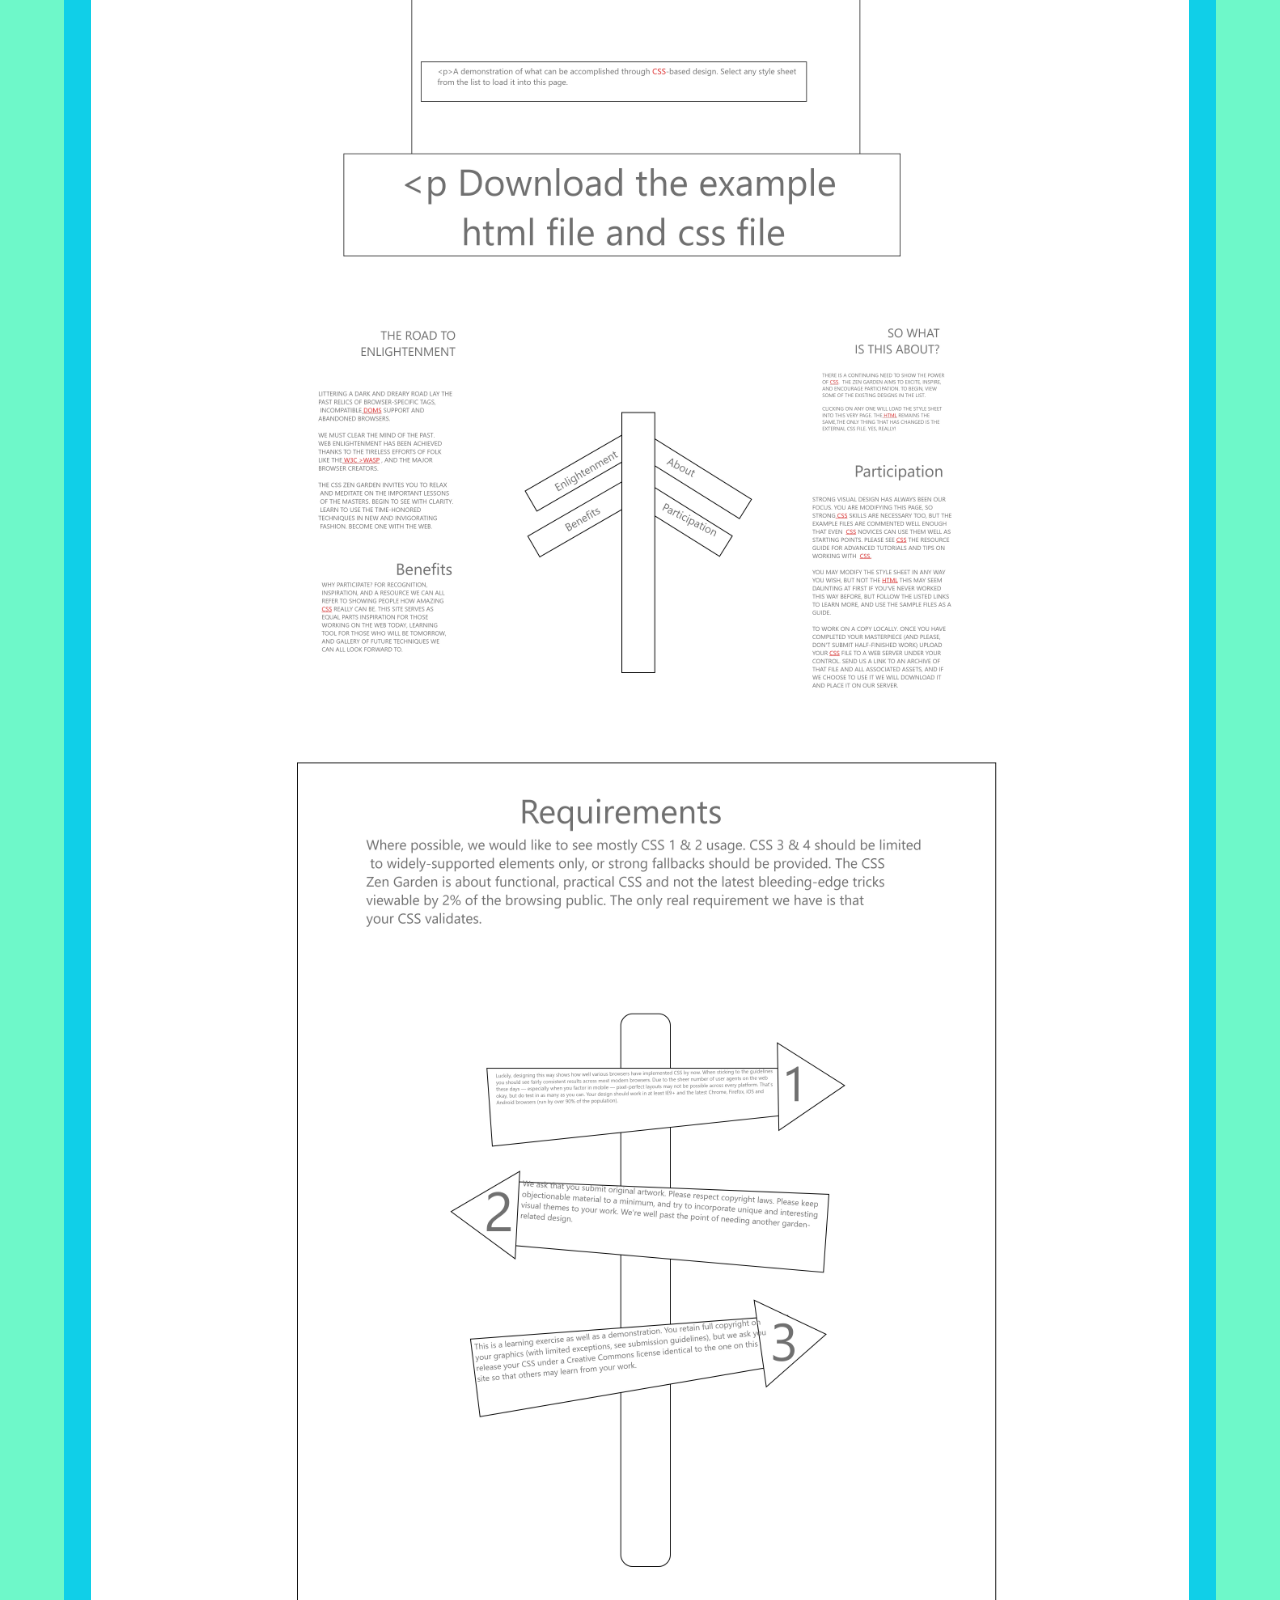
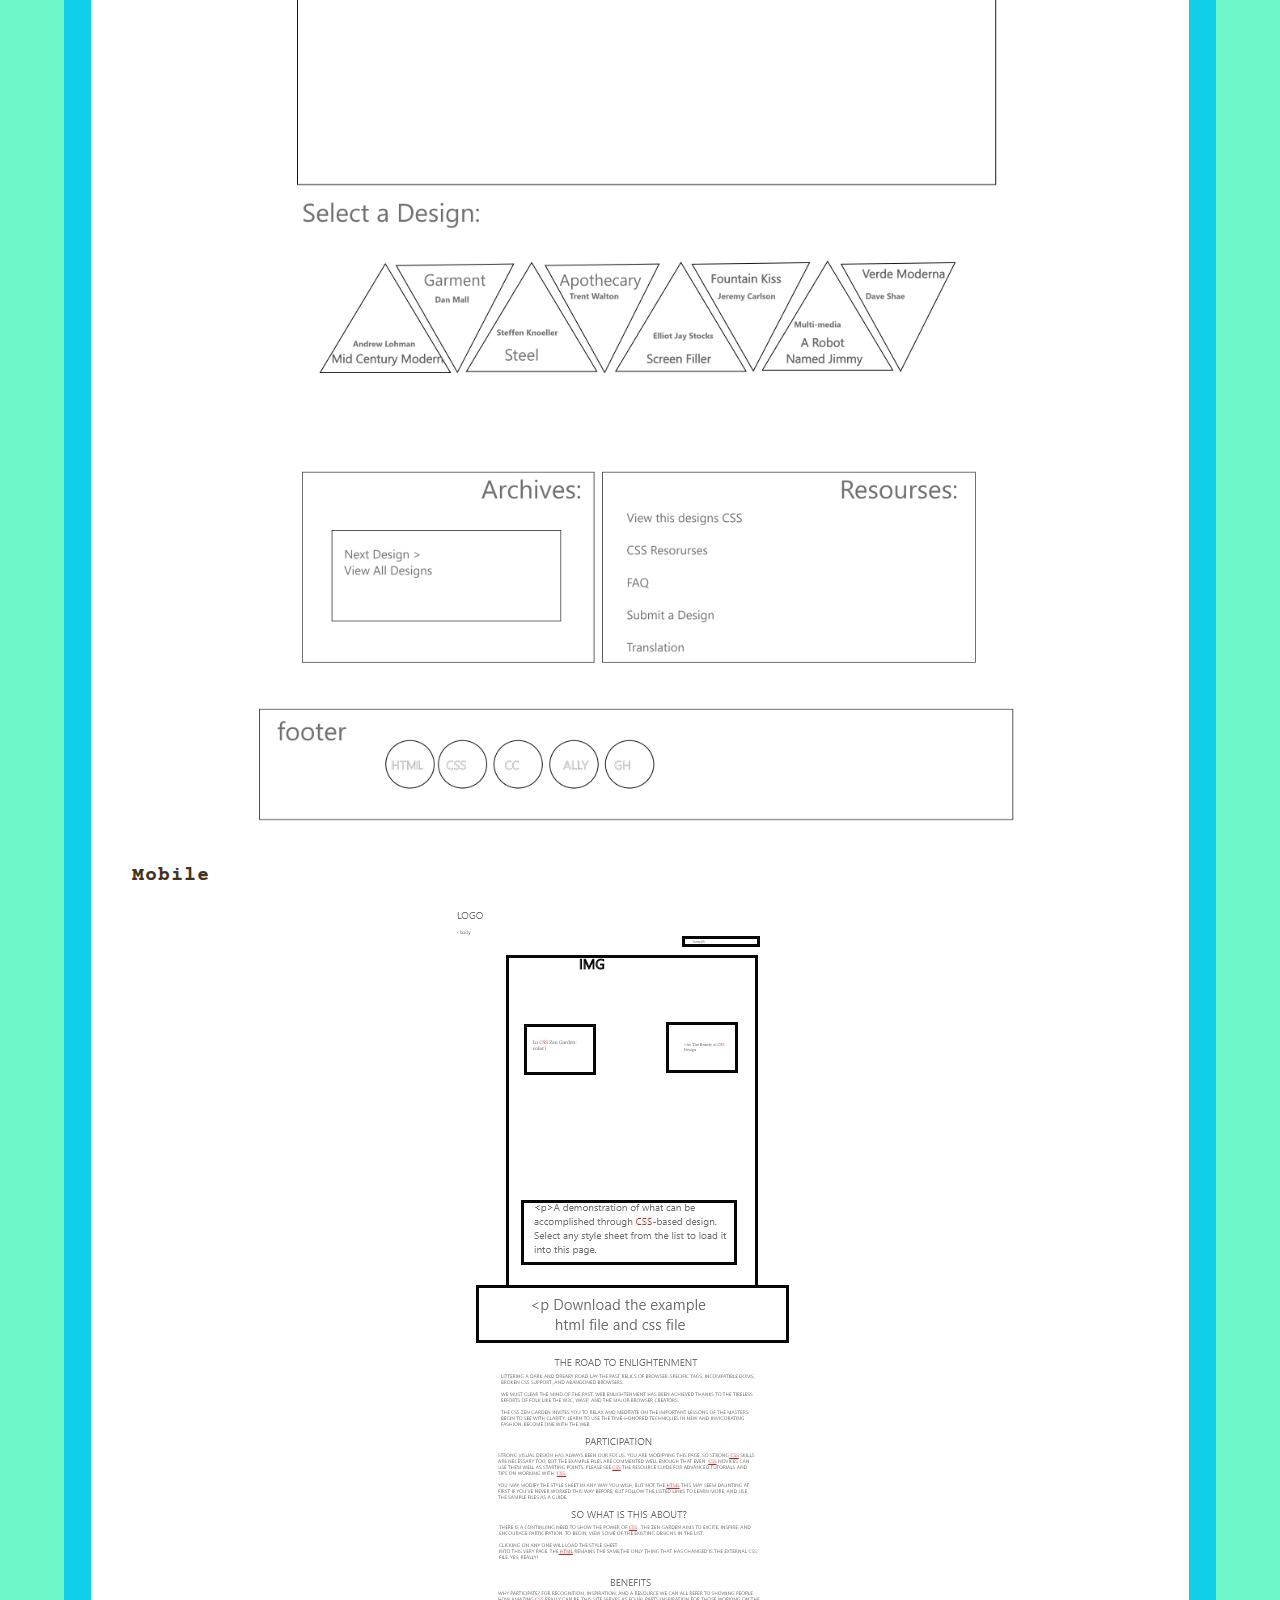
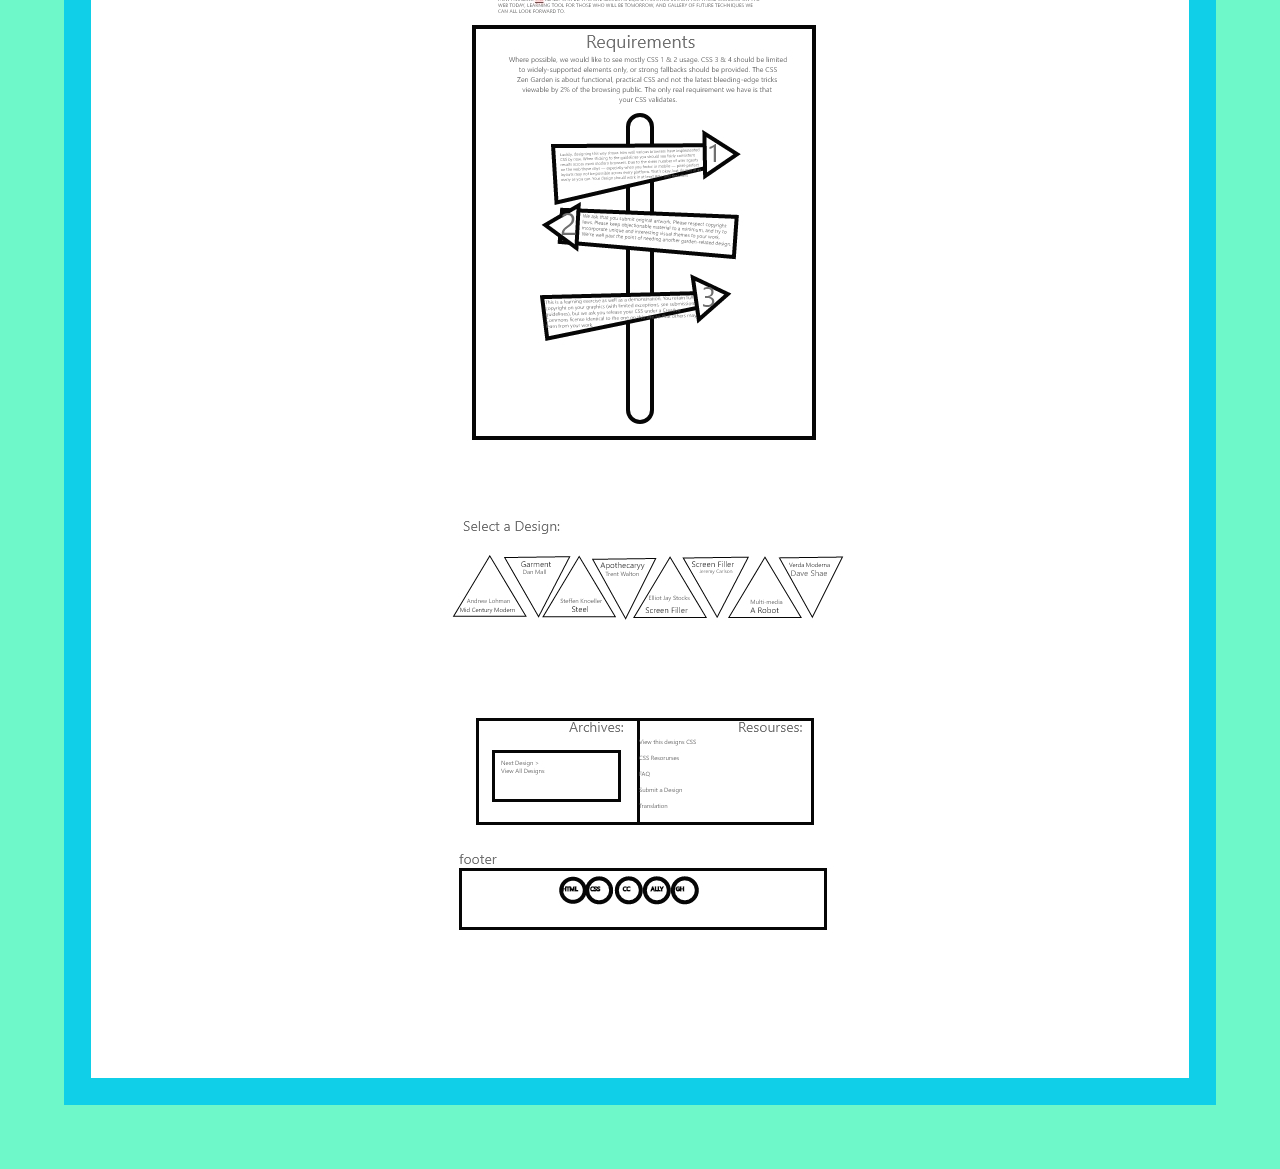
==== commit afc77d02: "added more text to pattern.html" ====
--- a/styleguide/pattern.html
+++ b/styleguide/pattern.html
@@ -16,9 +16,12 @@
   </header>
   <main>
     <h2>Theme: Beach</h2>
+    <p>Debbie Jones, Austin Nelson, Kaylee Murray</p>
     <p>
-      We decided to go with a beach theme. We will create beach-like sign posts, use appropriate colors, and include
-      images.
+      We have chosen to do a beach theme. We will incorporate it through appropriate colors. For example, blue and
+      seafoam like the ocean, orange/gold for the sand, etc. We also plan to include shapes similar to signs that are at
+      the beach. We will also include some images, potentially of starfish, the ocean, or sand. The monospace style font
+      gives a more lighthearted, happy feel as well to the text.
     </p>
     <p>
       <a href="https://github.com/nelson-austin/zengarden/tree/main/styleguide" target="_blank">Here</a> is link to the
@@ -151,27 +154,27 @@
         <h4>Link</h4>
         <a href="https://github.com/nelson-austin/zengarden" rel="noreferrer" target="_blank">Zen Garden: Github</a>
       </div>
-    <div class="element">
-      <h4>Unordered List</h4>
-      <ul class="unordered-list">
-        <li>List Item</li>
-        <li>List Item</li>
-        <li>List Item</li>
-        <li>List Item</li>
-      </ul>
-    </div>
-    <div class="element">
-      <h4>Design Selection</h4>
-      <a class="design-name">Design Name</a><br>
-      <a class="author-name">Author Name</a>
-    </div>
-    <section>
-      <h3>Wireframes</h3>
-      <h4>Desktop</h4>
-      <img src="desktop_wireframe.jpg" alt="desktop wireframe">
-      <h4>Mobile</h4>
-      <img src="mobile_wireframe.jpg" alt="mobile wireframe">
-    </section>
+      <div class="element">
+        <h4>Unordered List</h4>
+        <ul class="unordered-list">
+          <li>List Item</li>
+          <li>List Item</li>
+          <li>List Item</li>
+          <li>List Item</li>
+        </ul>
+      </div>
+      <div class="element">
+        <h4>Design Selection</h4>
+        <a class="design-name">Design Name</a><br>
+        <a class="author-name">Author Name</a>
+      </div>
+      <section>
+        <h3>Wireframes</h3>
+        <h4>Desktop</h4>
+        <img src="desktop_wireframe.jpg" alt="desktop wireframe">
+        <h4>Mobile</h4>
+        <img src="mobile_wireframe.jpg" alt="mobile wireframe">
+      </section>
   </main>
 </body>
 
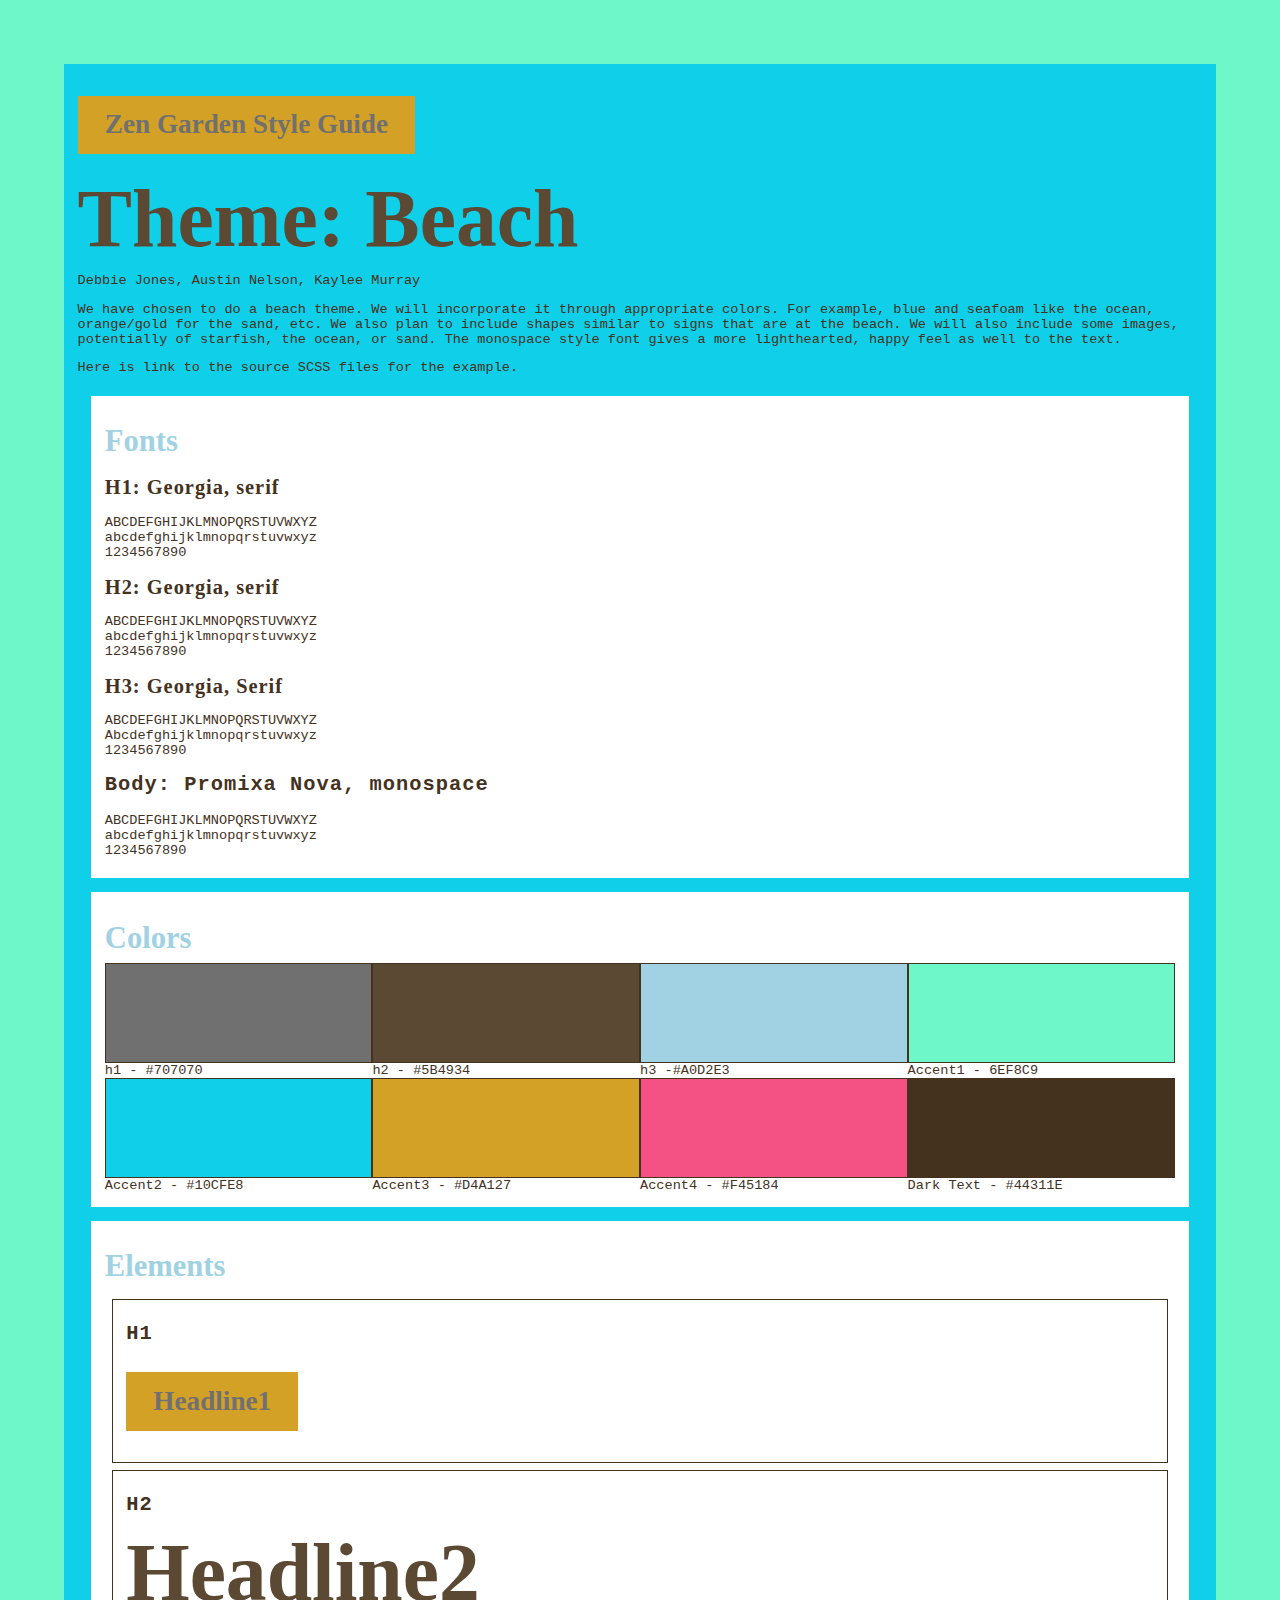
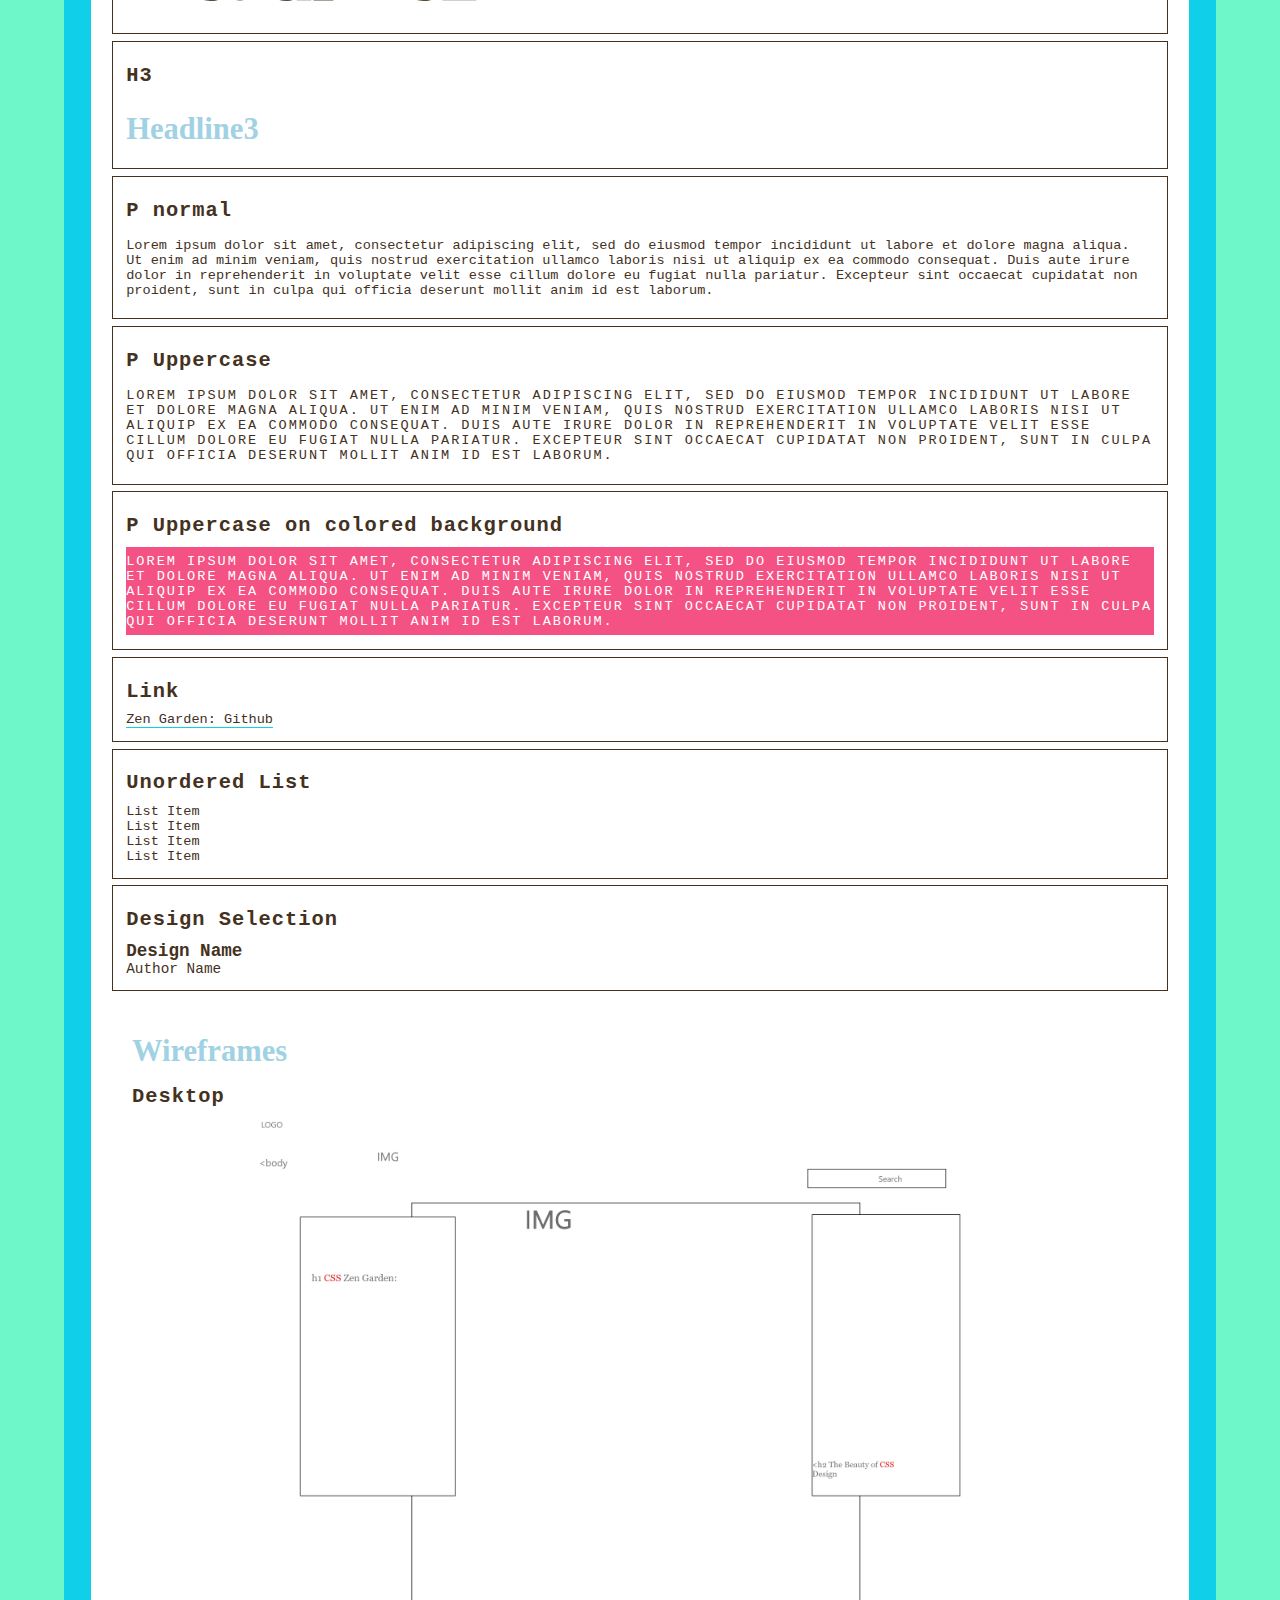
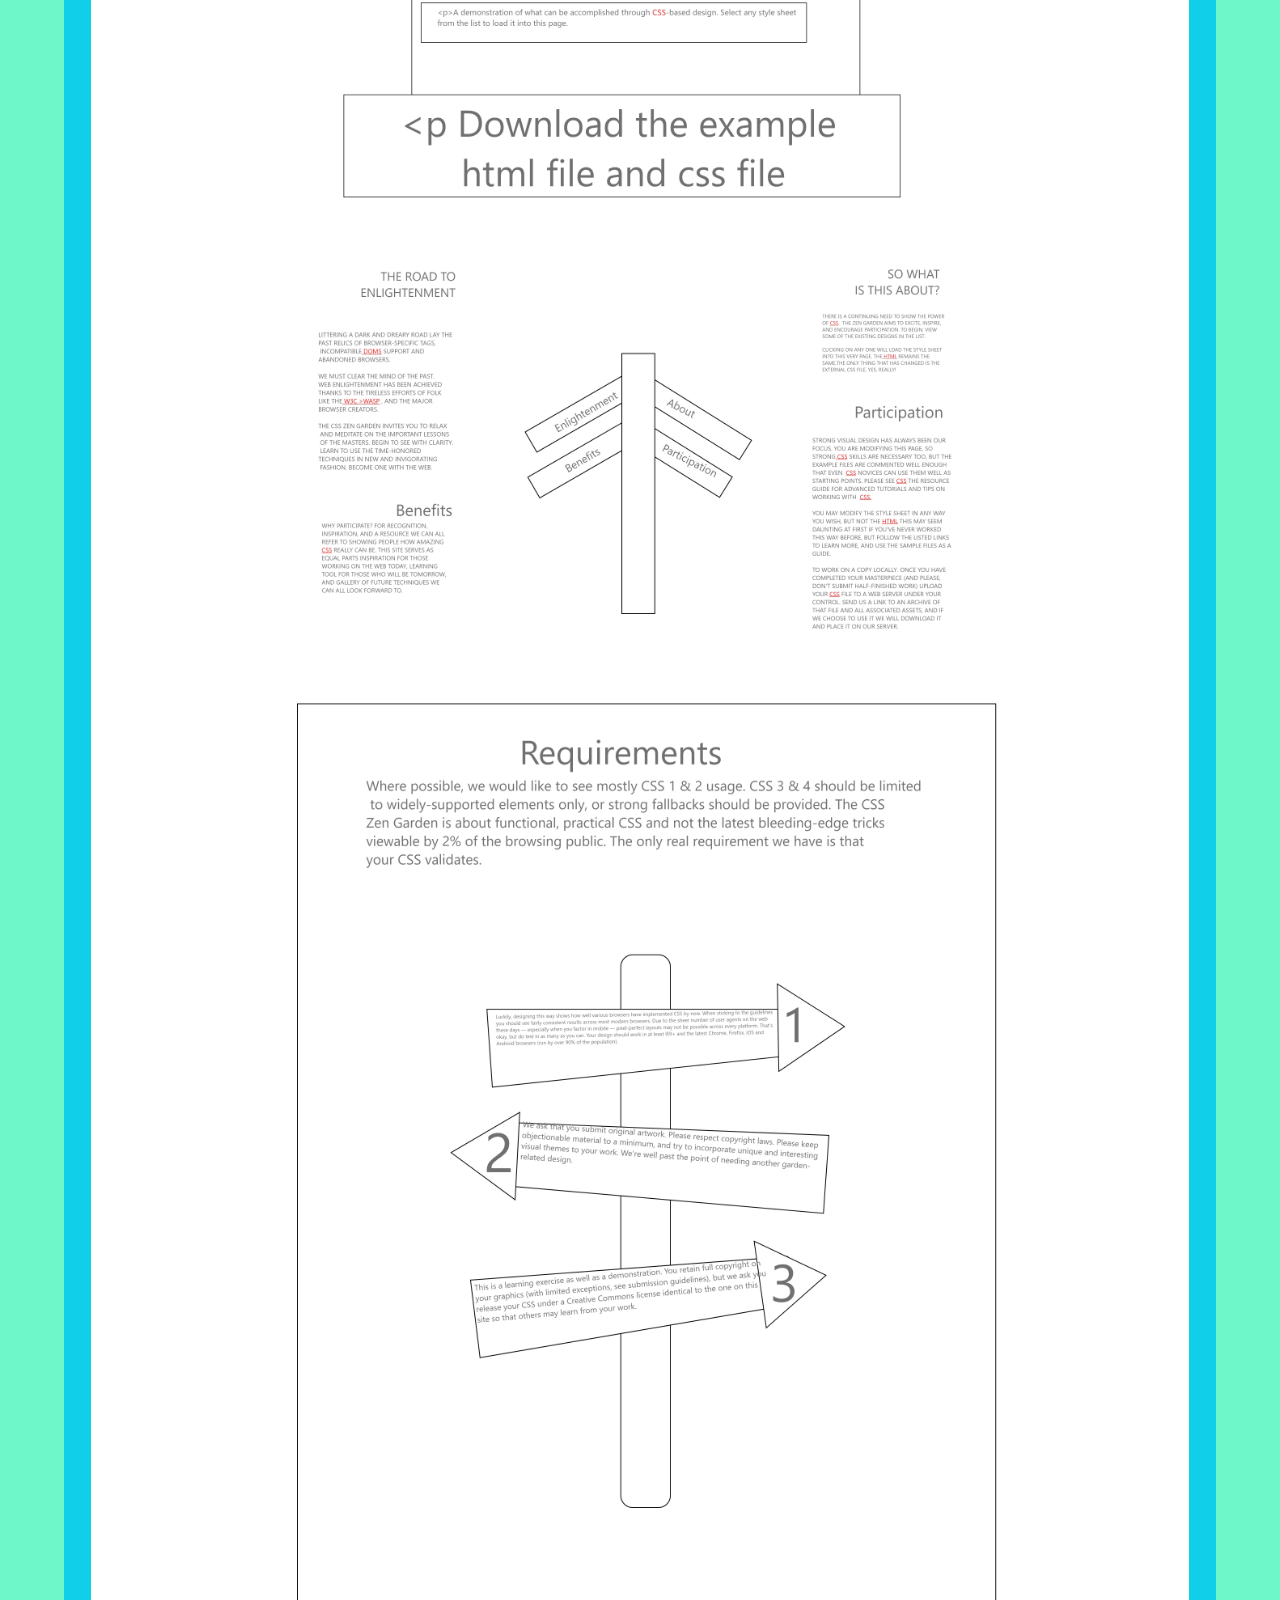
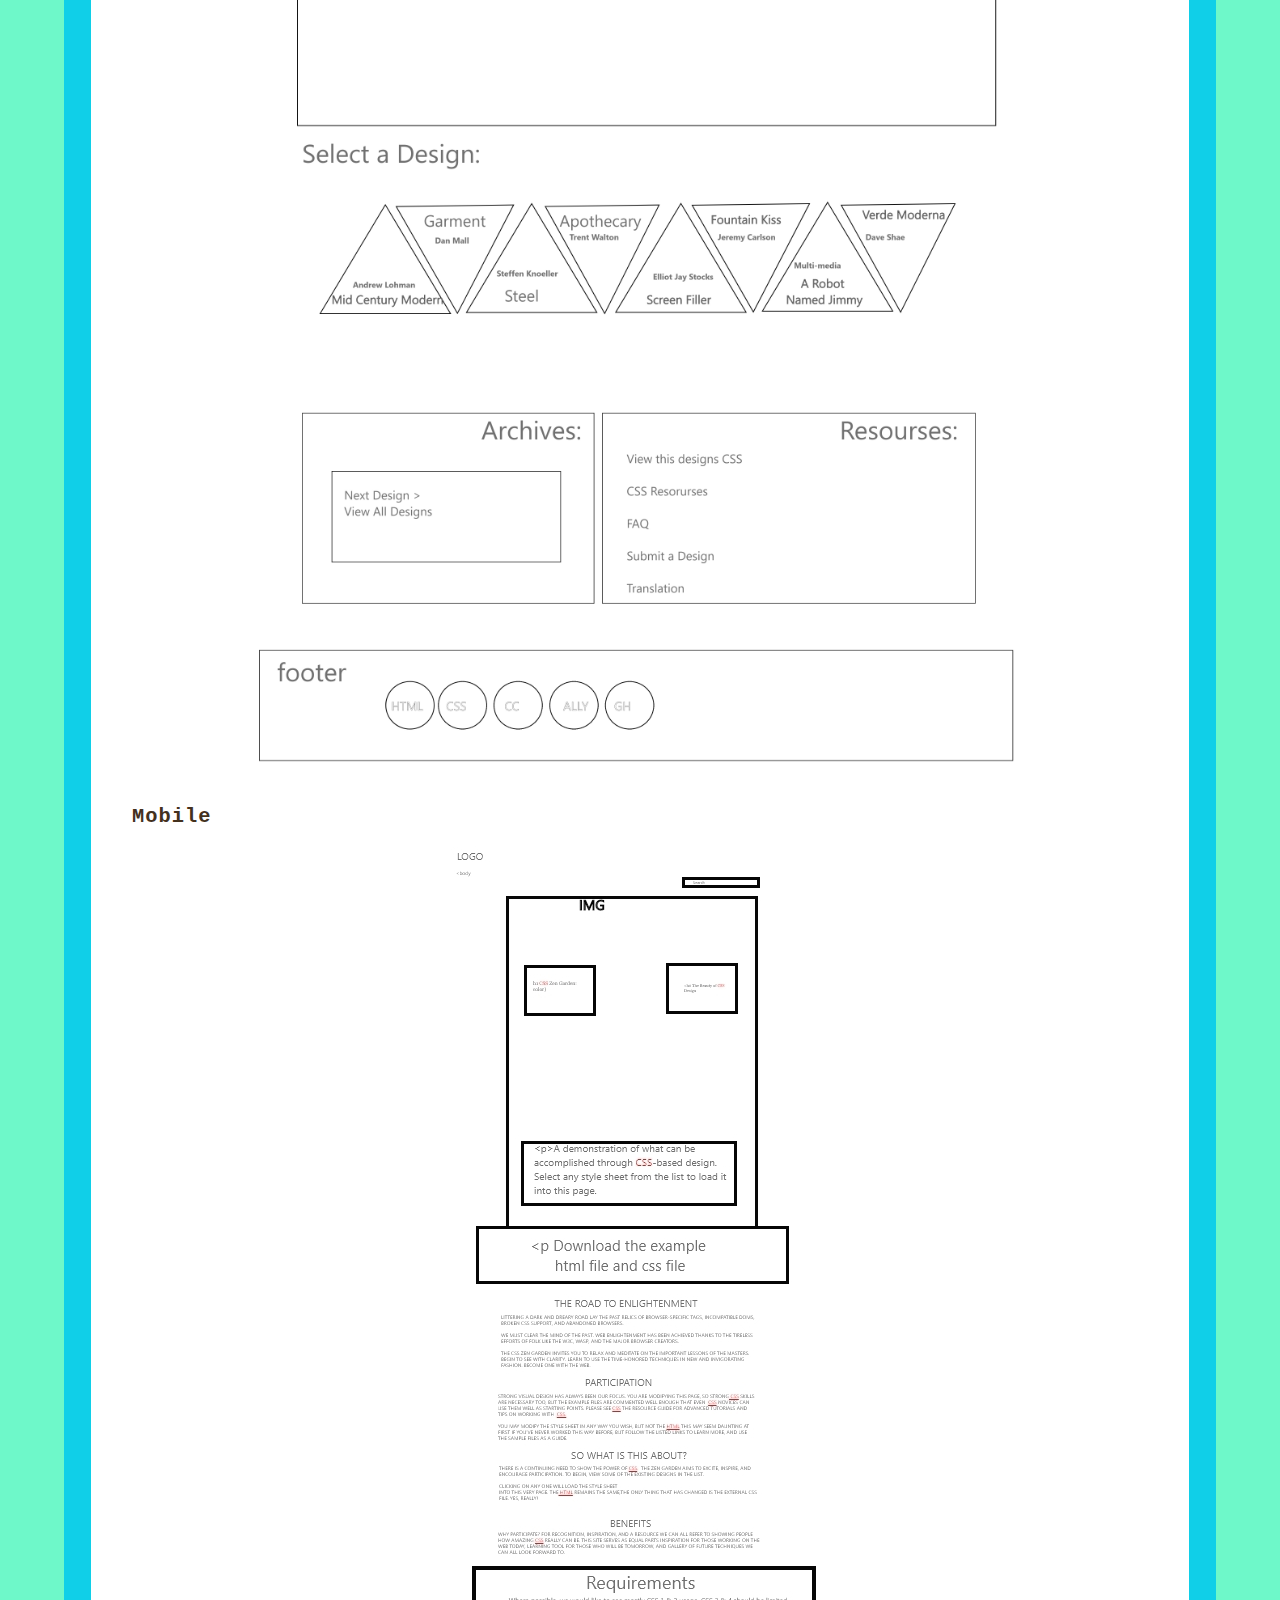
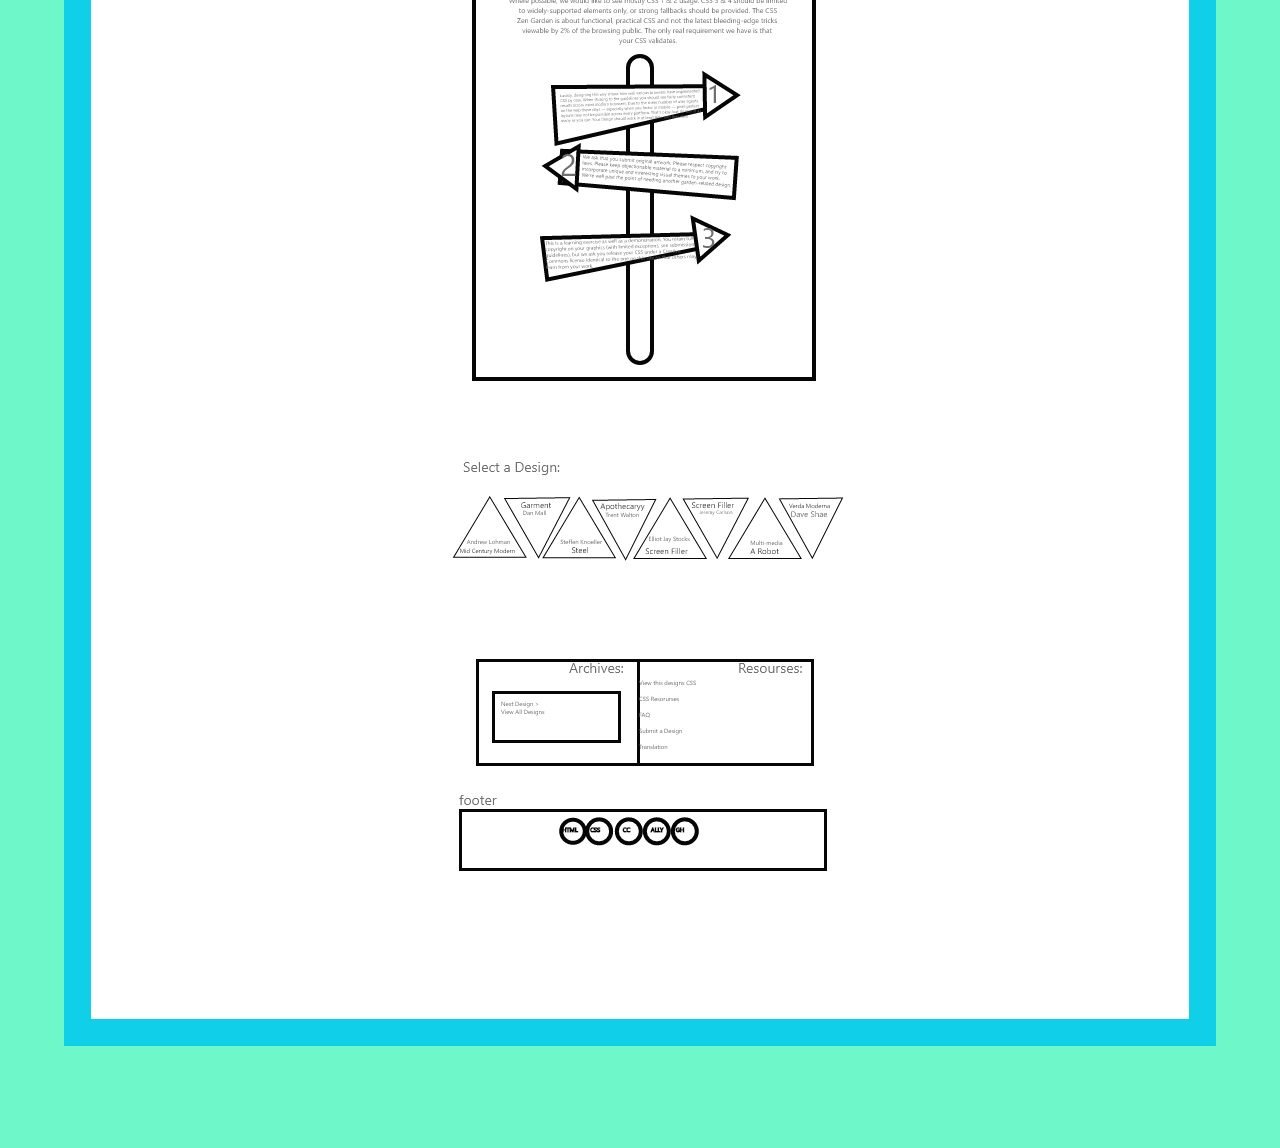
==== commit 2458939e: "updated fonts" ====
--- a/styleguide/pattern.html
+++ b/styleguide/pattern.html
@@ -31,7 +31,7 @@
     <section>
       <h3>Fonts</h3>
       <div class="font-h1">
-        <h4>H1: Playfair Display, serif</h4>
+        <h4>H1: Georgia, serif</h4>
         <p>
           ABCDEFGHIJKLMNOPQRSTUVWXYZ<br />
           abcdefghijklmnopqrstuvwxyz<br />
@@ -39,7 +39,7 @@
         </p>
       </div>
       <div class="font-h2">
-        <h4>H2: Merriweather, serif</h4>
+        <h4>H2: Georgia, serif</h4>
         <p>
           ABCDEFGHIJKLMNOPQRSTUVWXYZ<br />
           abcdefghijklmnopqrstuvwxyz<br />
@@ -47,7 +47,7 @@
         </p>
       </div>
       <div class="font-h3">
-        <h4>H3: Cousine, monospace</h4>
+        <h4>H3: Georgia, serif</h4>
         <p>
           ABCDEFGHIJKLMNOPQRSTUVWXYZ<br />
           abcdefghijklmnopqrstuvwxyz<br />
@@ -55,7 +55,7 @@
         </p>
       </div>
       <div class="font-body">
-        <h4>Body: Courier Prime, monospace</h4>
+        <h4>Body: Promixa Nova, monospace</h4>
         <p>
           ABCDEFGHIJKLMNOPQRSTUVWXYZ<br />
           abcdefghijklmnopqrstuvwxyz<br />
--- a/styleguide/style-pattern.css
+++ b/styleguide/style-pattern.css
@@ -8,17 +8,18 @@
 
 h2,
 .font-h2 {
-  font-family: "Merriweather", serif;
+  font-family: Georgia, serif;
 }
 
 h3,
 .font-h3 {
-  font-family: "Cousine", monospace;
+  font-family: Georgia, serif;
+  text-transform: capitalize;
 }
 
 h1,
 .font-h1 {
-  font-family: "Playfair Display", serif;
+  font-family: Georgia, serif;
 }
 
 h1 {
@@ -40,7 +41,7 @@
 }
 
 p {
-  font-family: "Courier Prime", monospace;
+  font-family: "proxima nova", monospace;
   padding: 0.5em 0;
   margin: 0;
 }
@@ -72,7 +73,7 @@
 }
 
 body {
-  font-family: "Courier Prime", monospace;
+  font-family: "proxima nova", monospace;
   font-size: 85%;
   color: #44311E;
   background-color: #10CFE8;
@@ -164,7 +165,7 @@
 }
 
 .font-body {
-  font-family: "Courier Prime", monospace;
+  font-family: "proxima nova", monospace;
 }
 
 h2,
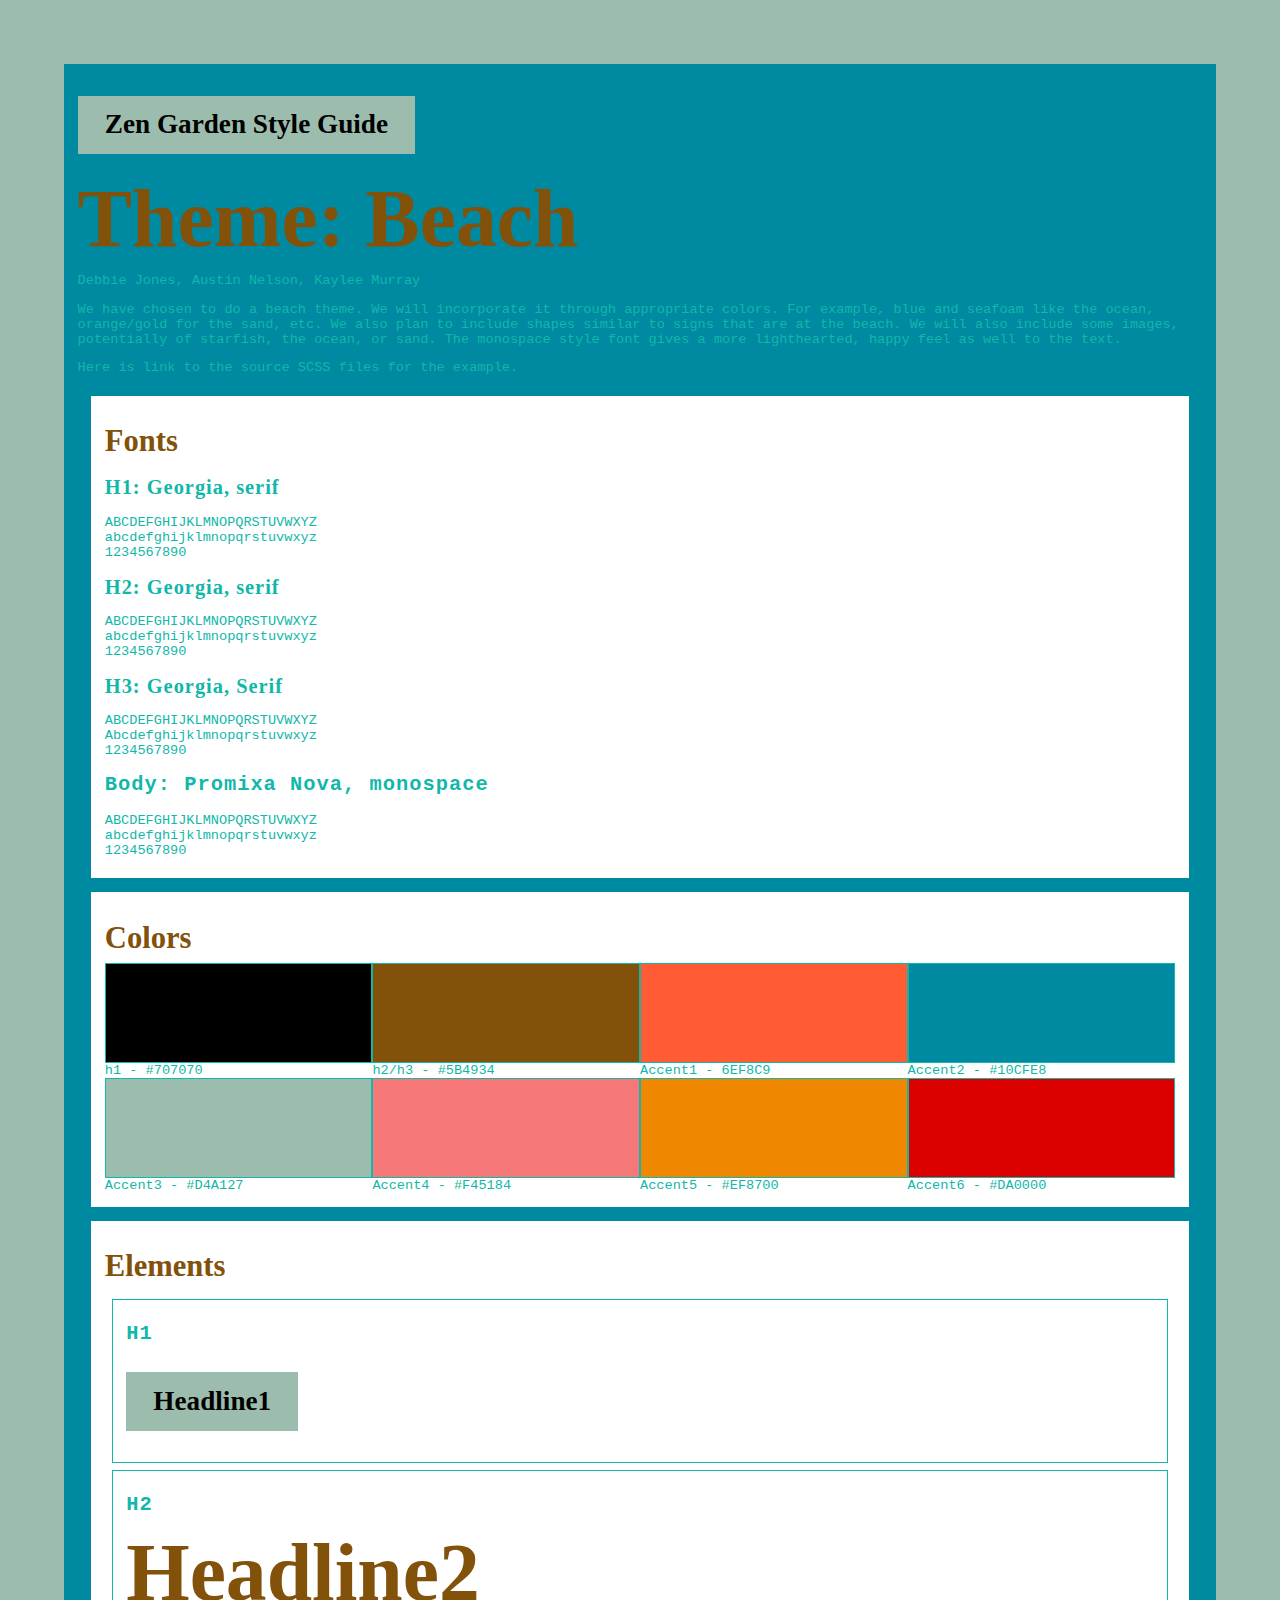
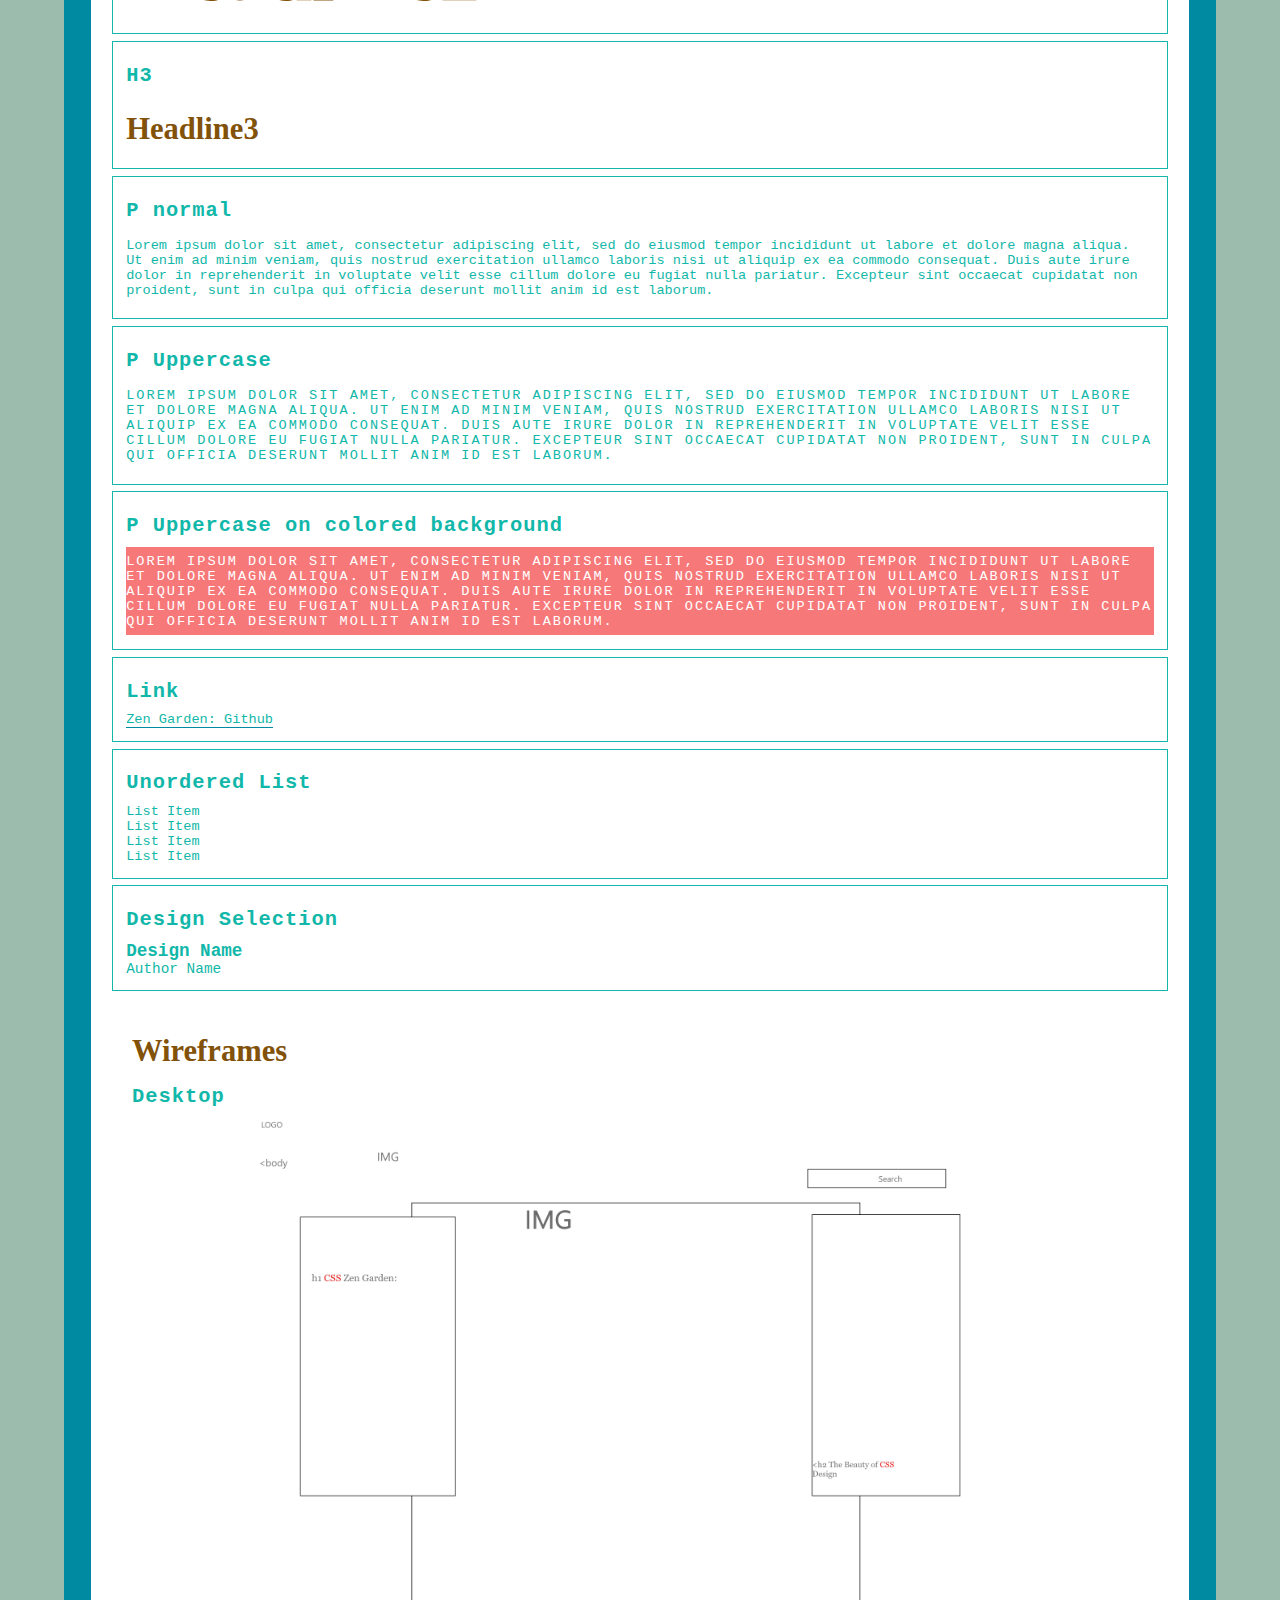
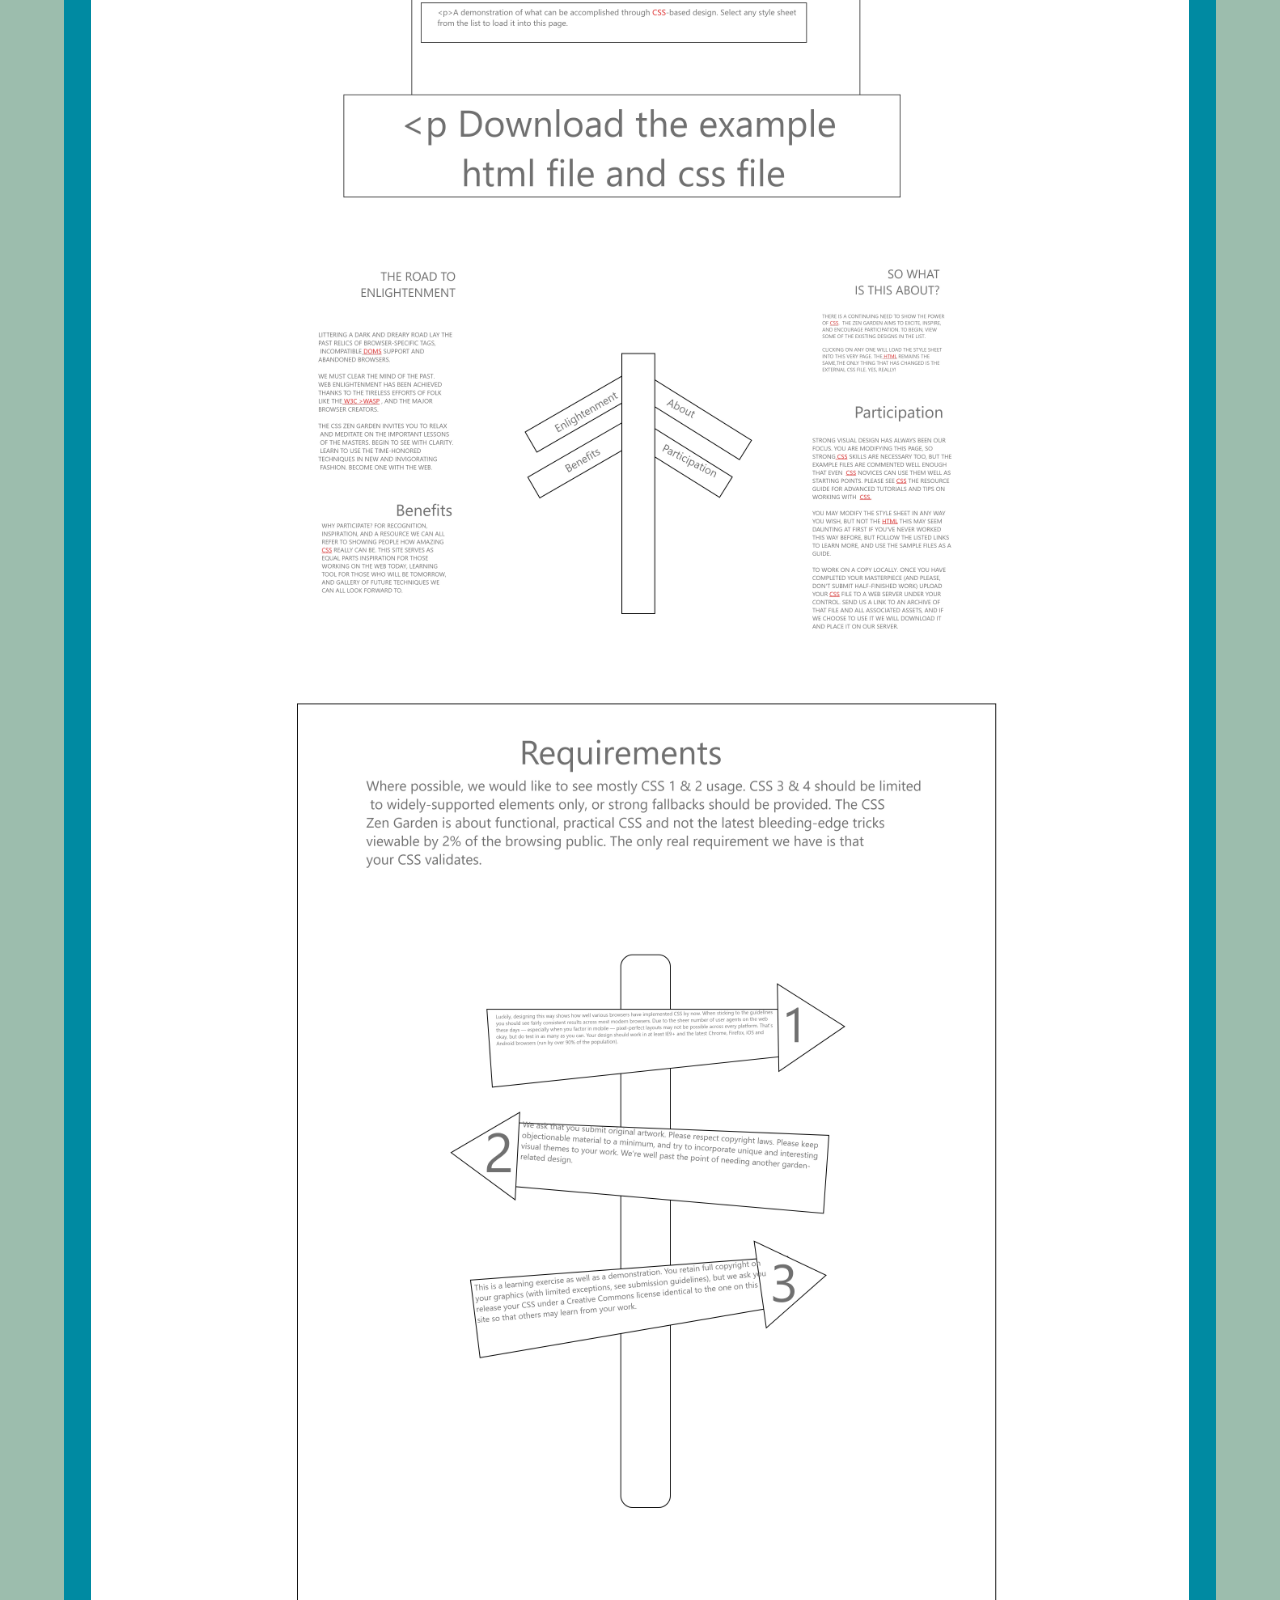
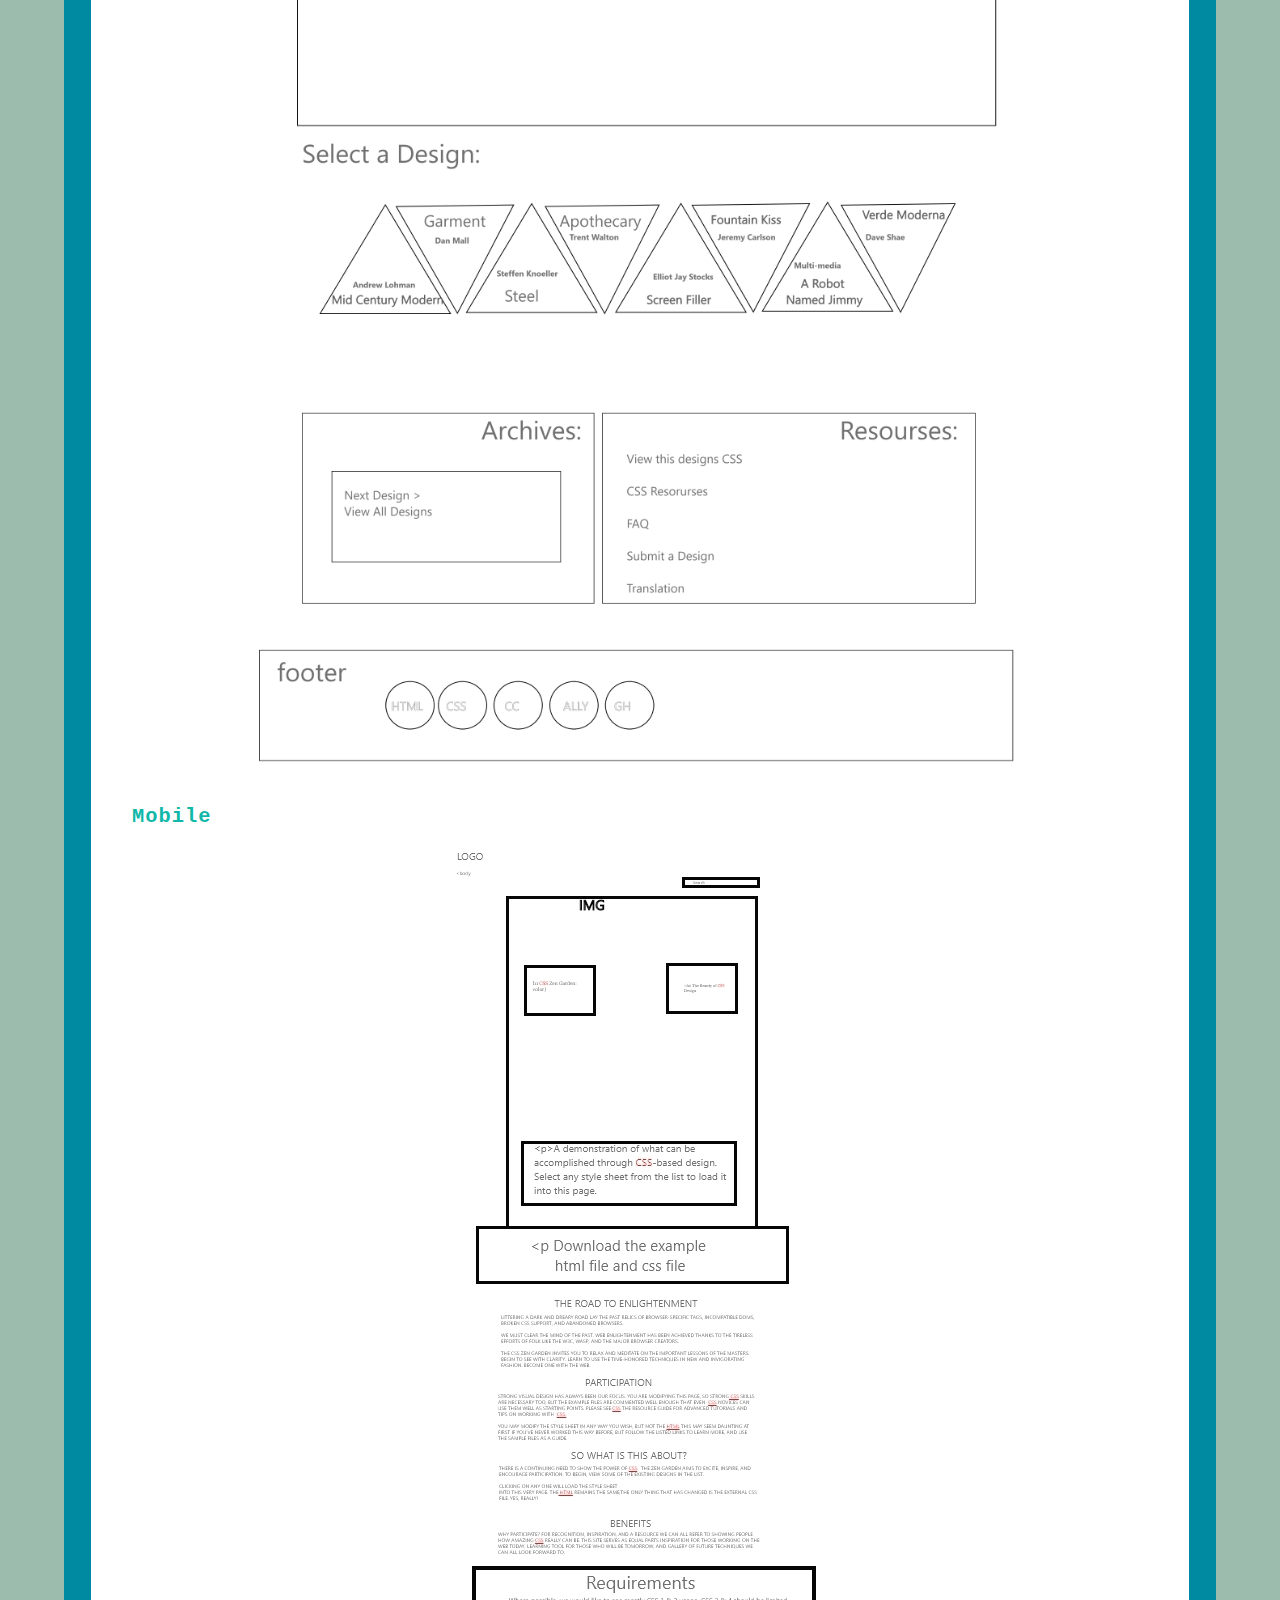
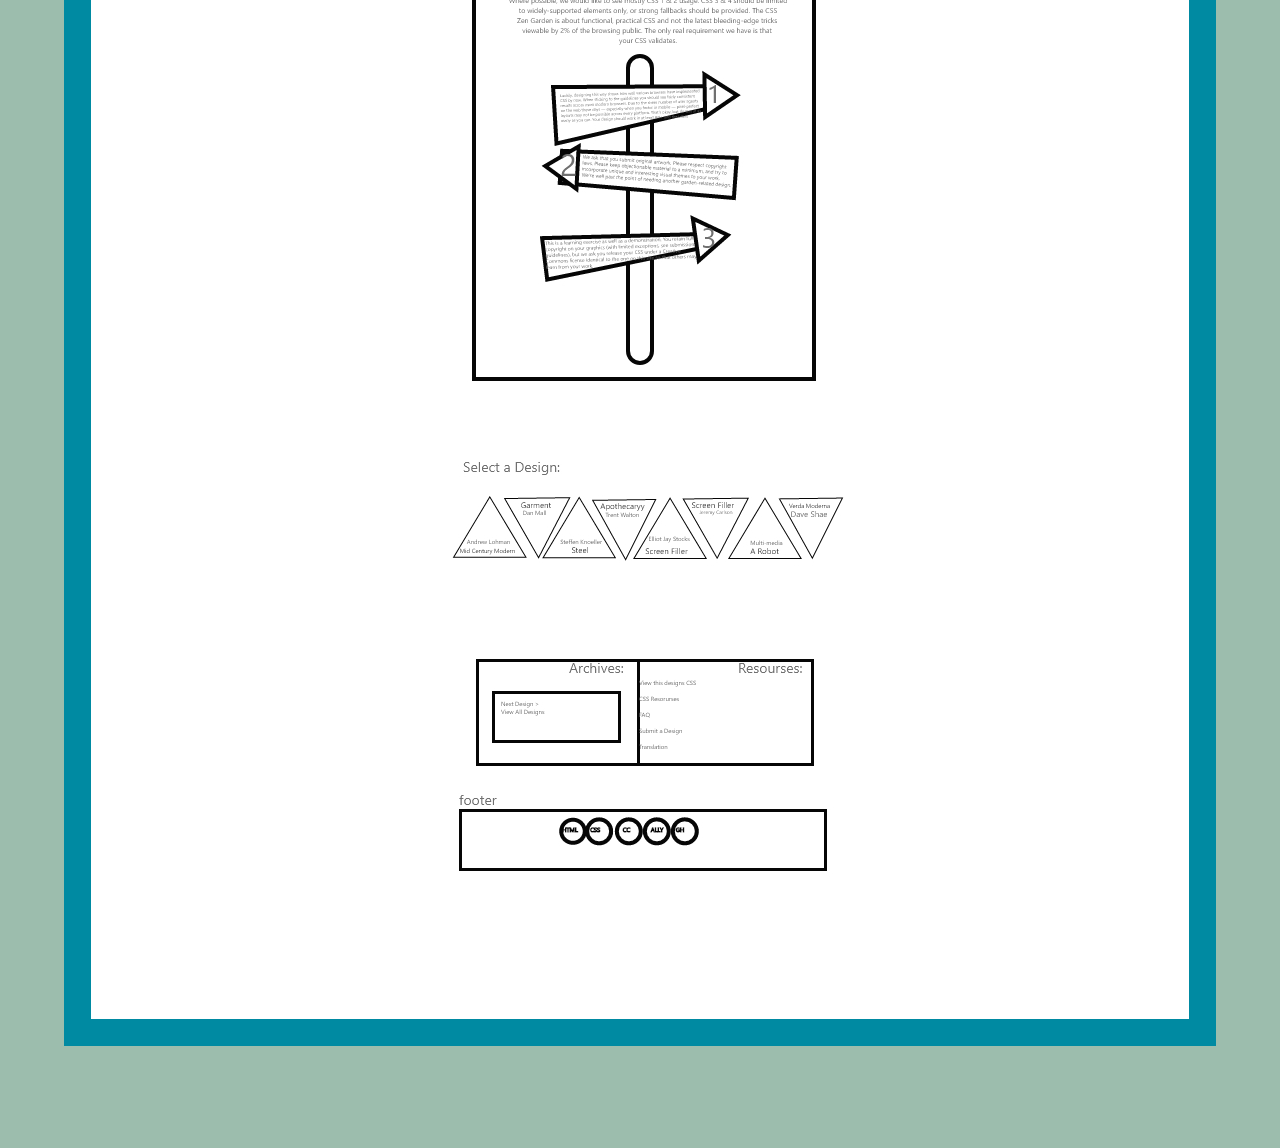
==== commit 3607cac1: "updated colors" ====
--- a/styleguide/pattern.html
+++ b/styleguide/pattern.html
@@ -72,11 +72,7 @@
       </figure>
       <figure>
         <div class="swatch color-h2"></div>
-        <figcaption>h2 - #5B4934</figcaption>
-      </figure>
-      <figure>
-        <div class="swatch color-h3"></div>
-        <figcaption>h3 -#A0D2E3</figcaption>
+        <figcaption>h2/h3 - #5B4934</figcaption>
       </figure>
       <figure>
         <div class="swatch accent1"></div>
@@ -95,8 +91,12 @@
         <figcaption>Accent4 - #F45184</figcaption>
       </figure>
       <figure>
-        <div class="swatch textdark"></div>
-        <figcaption>Dark Text - #44311E</figcaption>
+        <div class="swatch accent5"></div>
+        <figcaption>Accent5 - #EF8700</figcaption>
+      </figure>
+      <figure>
+        <div class="swatch accent6"></div>
+        <figcaption>Accent6 - #DA0000</figcaption>
       </figure>
     </section>
 
--- a/styleguide/style-pattern.css
+++ b/styleguide/style-pattern.css
@@ -23,19 +23,19 @@
 }
 
 h1 {
-  background: #D4A127;
-  color: #707070;
+  background: #9CBDAD;
+  color: black;
   display: inline-block;
   padding: 0.5em 1em;
 }
 
 h2 {
-  color: #5B4934;
+  color: #82510A;
   font-size: 6em;
 }
 
 h3 {
-  color: #A0D2E3;
+  color: #82510A;
   font-size: 2.25em;
   padding: 0.5em 0 0.25em 0;
 }
@@ -47,14 +47,14 @@
 }
 
 a {
-  border-bottom: 1px solid #10CFE8;
-  color: #44311E;
+  border-bottom: 1px solid #008AA2;
+  color: #11B7A9;
   text-decoration: none;
 }
 
 a:hover {
-  color: #F45184;
-  border-bottom: 1px solid #F45184;
+  color: #F77879;
+  border-bottom: 1px solid #F77879;
 }
 
 ul {
@@ -68,15 +68,15 @@
 }
 
 html {
-  background-color: #6EF8C9;
+  background-color: #9CBDAD;
   padding: 5%;
 }
 
 body {
   font-family: "proxima nova", monospace;
   font-size: 85%;
-  color: #44311E;
-  background-color: #10CFE8;
+  color: #11B7A9;
+  background-color: #008AA2;
   margin: 0;
   padding: 1em;
 }
@@ -114,35 +114,35 @@
 }
 
 .color-h1 {
-  background-color: #707070;
+  background-color: black;
 }
 
 .color-h2 {
-  background-color: #5B4934;
-}
-
-.color-h3 {
-  background-color: #A0D2E3;
+  background-color: #82510A;
 }
 
 .accent1 {
-  background-color: #6EF8C9;
+  background-color: #FF5C35;
 }
 
 .accent2 {
-  background-color: #10CFE8;
+  background-color: #008AA2;
 }
 
 .accent3 {
-  background-color: #D4A127;
+  background-color: #9CBDAD;
 }
 
 .accent4 {
-  background-color: #F45184;
+  background-color: #F77879;
 }
 
-.textdark {
-  background-color: #44311E;
+.accent5 {
+  background-color: #EF8700;
+}
+
+.accent6 {
+  background-color: #DA0000;
 }
 
 .element {
@@ -154,14 +154,14 @@
 .uppercase {
   letter-spacing: 2px;
   text-transform: uppercase;
-  color: #44311E;
+  color: #11B7A9;
 }
 
 .uppercase-light {
   letter-spacing: 2px;
   text-transform: uppercase;
   color: #FFFFFF;
-  background-color: #F45184;
+  background-color: #F77879;
 }
 
 .font-body {
